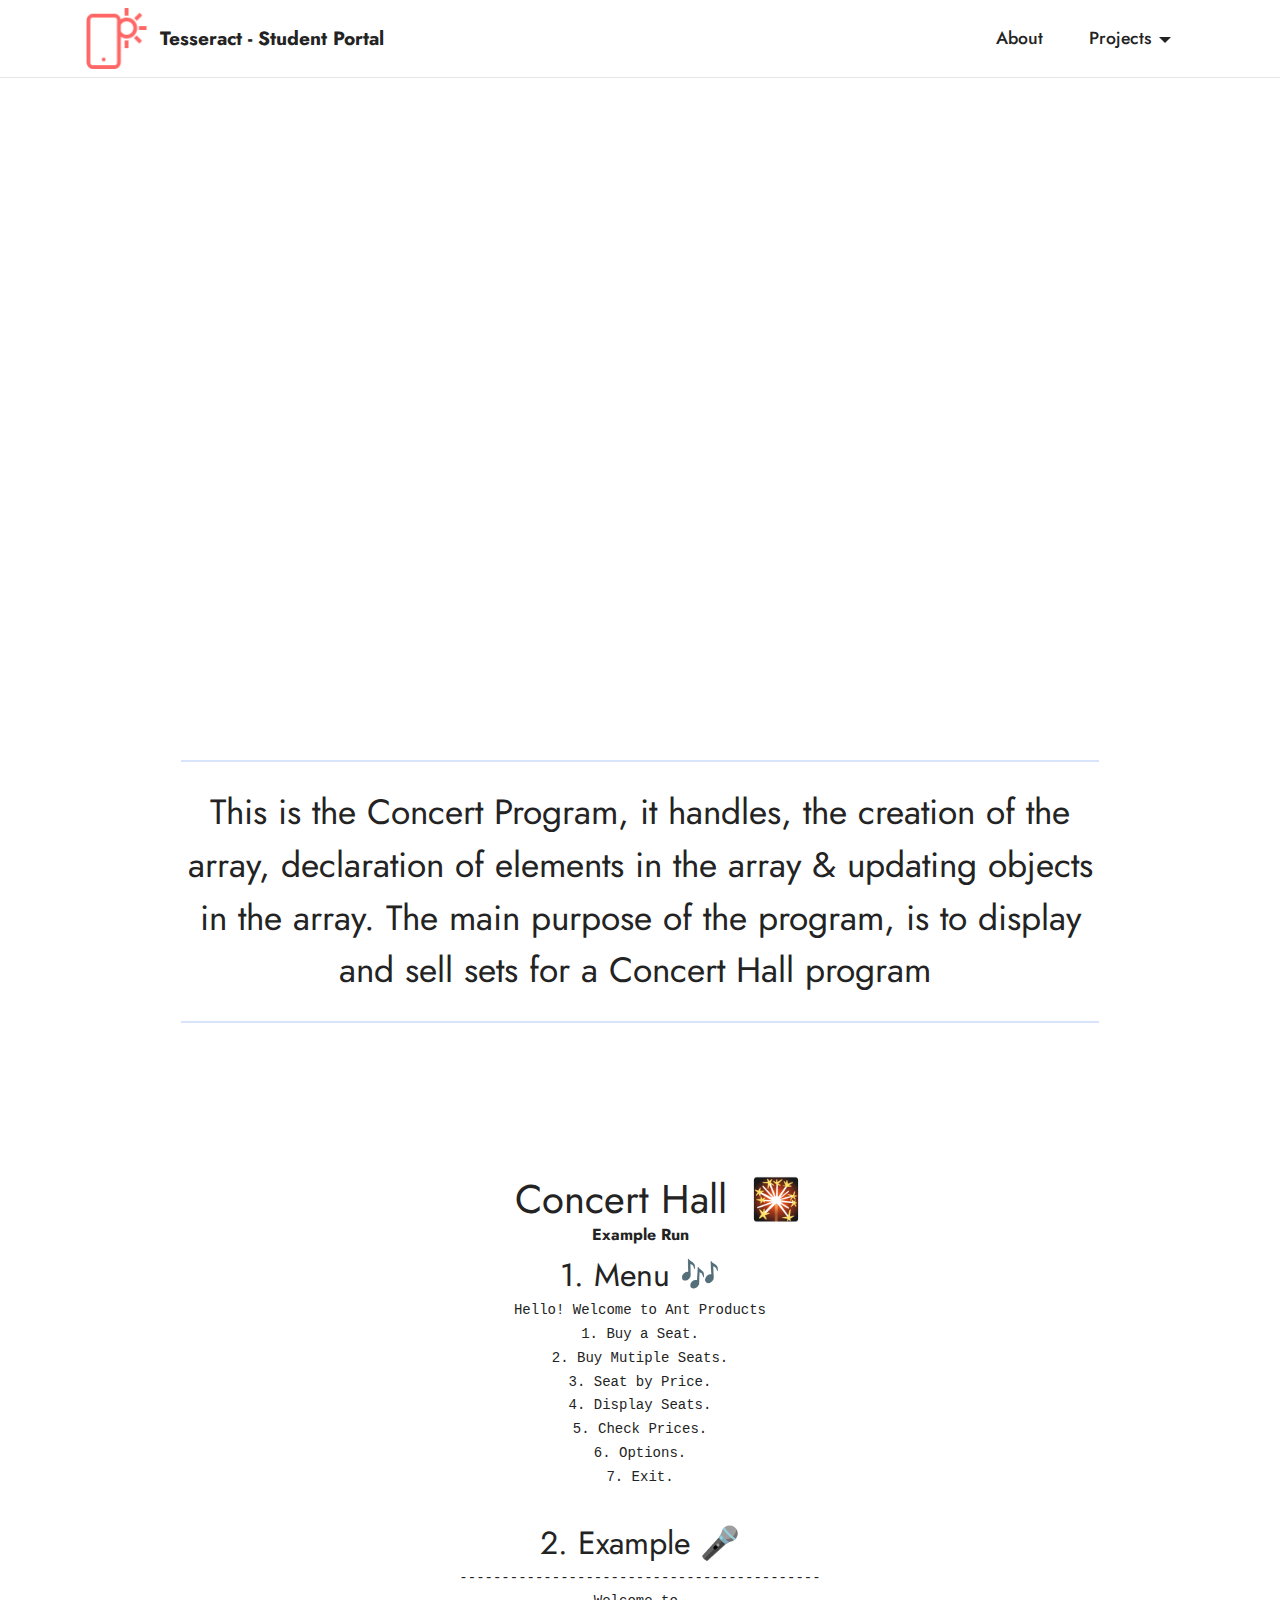
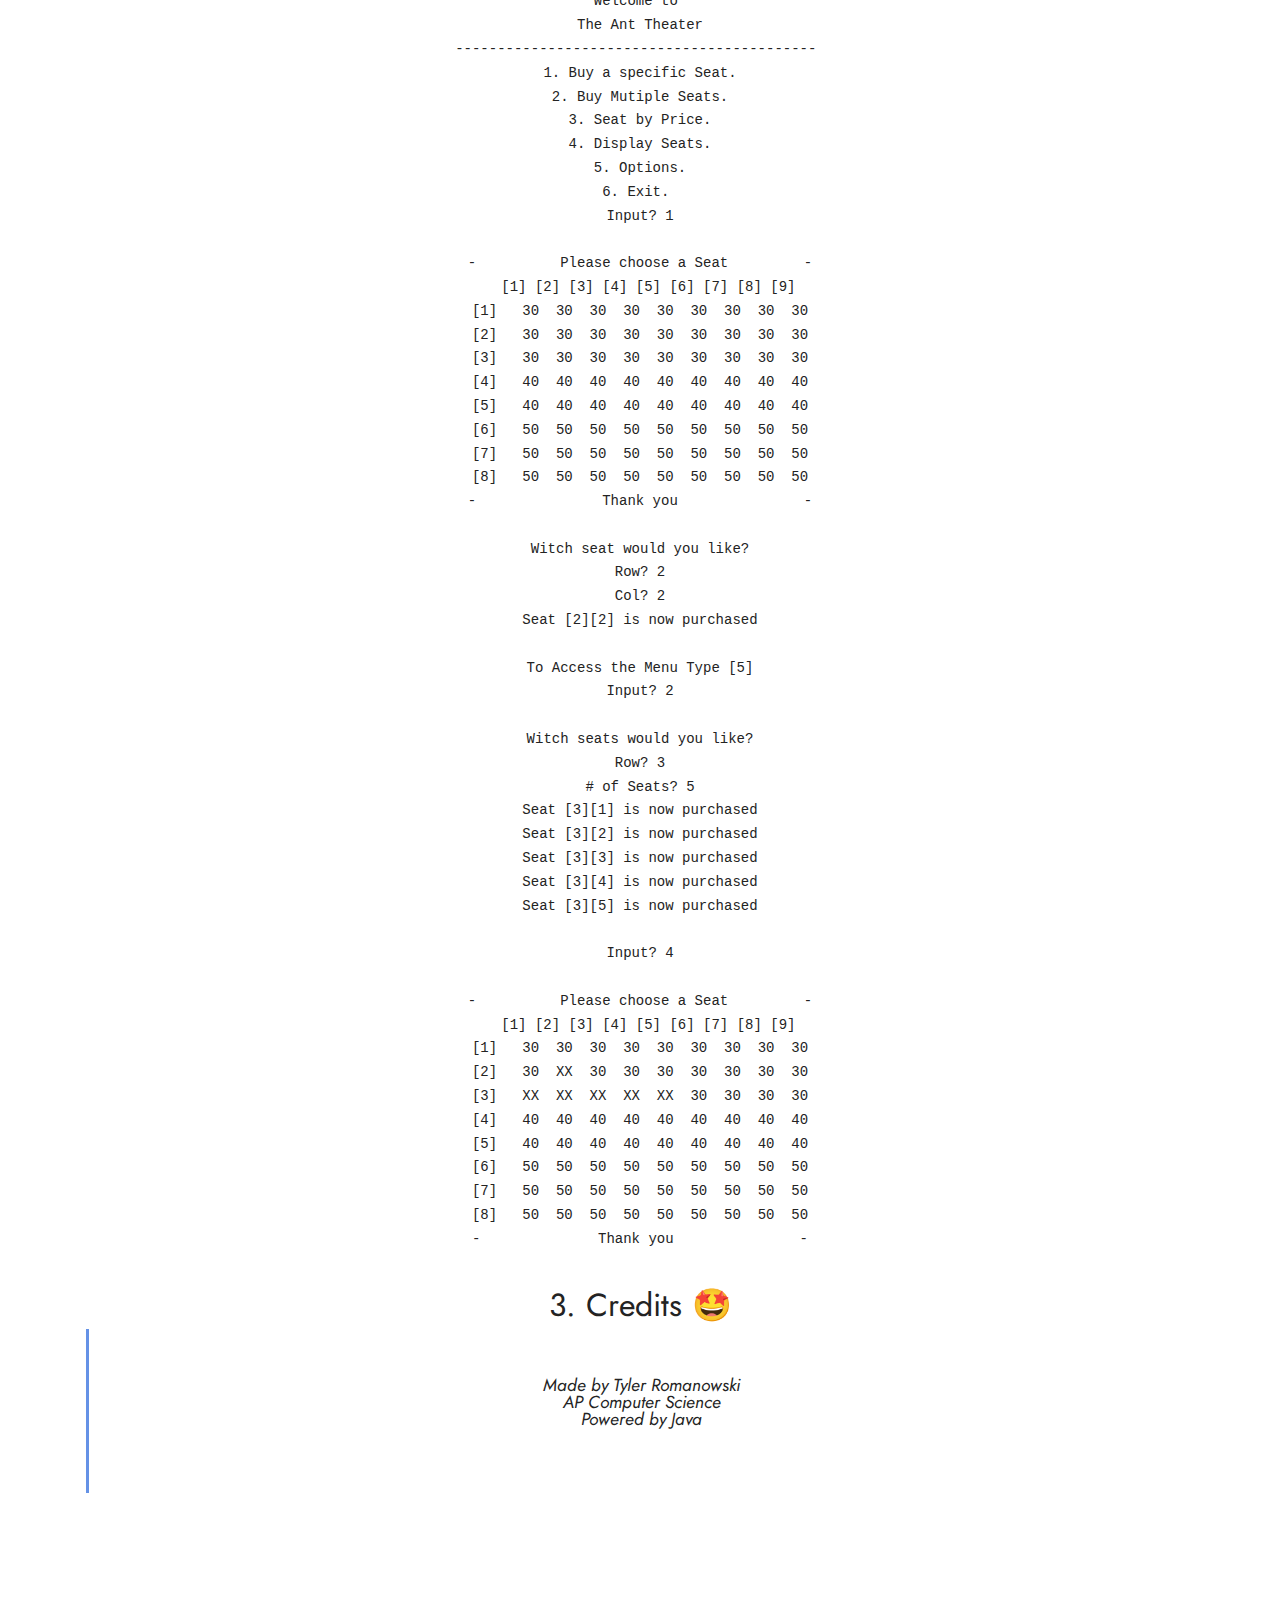
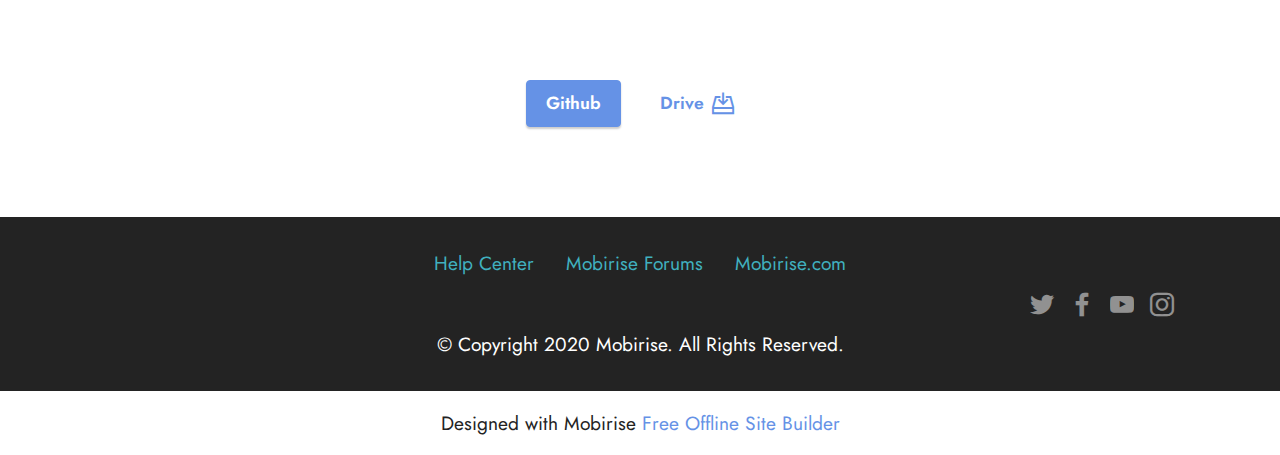
==== page1.html @ 01a94a04 "Add files via upload" ====
<!DOCTYPE html>
<html  >
<head>
  <!-- Site made with Mobirise Website Builder v5.6.5, https://mobirise.com -->
  <meta charset="UTF-8">
  <meta http-equiv="X-UA-Compatible" content="IE=edge">
  <meta name="generator" content="Mobirise v5.6.5, mobirise.com">
  <meta name="twitter:card" content="summary_large_image"/>
  <meta name="twitter:image:src" content="">
  <meta property="og:image" content="">
  <meta name="twitter:title" content="Concert">
  <meta name="viewport" content="width=device-width, initial-scale=1, minimum-scale=1">
  <link rel="shortcut icon" href="assets/images/logo.png" type="image/x-icon">
  <meta name="description" content="">
  
  
  <title>Concert</title>
  <link rel="stylesheet" href="assets/web/assets/mobirise-icons2/mobirise2.css">
  <link rel="stylesheet" href="assets/bootstrap/css/bootstrap.min.css">
  <link rel="stylesheet" href="assets/bootstrap/css/bootstrap-grid.min.css">
  <link rel="stylesheet" href="assets/bootstrap/css/bootstrap-reboot.min.css">
  <link rel="stylesheet" href="assets/dropdown/css/style.css">
  <link rel="stylesheet" href="assets/socicon/css/styles.css">
  <link rel="stylesheet" href="assets/theme/css/style.css">
  <link rel="preload" href="https://fonts.googleapis.com/css?family=Jost:100,200,300,400,500,600,700,800,900,100i,200i,300i,400i,500i,600i,700i,800i,900i&display=swap" as="style" onload="this.onload=null;this.rel='stylesheet'">
  <noscript><link rel="stylesheet" href="https://fonts.googleapis.com/css?family=Jost:100,200,300,400,500,600,700,800,900,100i,200i,300i,400i,500i,600i,700i,800i,900i&display=swap"></noscript>
  <link rel="preload" as="style" href="assets/mobirise/css/mbr-additional.css"><link rel="stylesheet" href="assets/mobirise/css/mbr-additional.css" type="text/css">
  
  
  
  
</head>
<body>
  
  <section data-bs-version="5.1" class="menu cid-s48OLK6784" once="menu" id="menu1-k">
    
    <nav class="navbar navbar-dropdown navbar-fixed-top navbar-expand-lg">
        <div class="container">
            <div class="navbar-brand">
                <span class="navbar-logo">
                    <a href="https://mobiri.se">
                        <img src="assets/images/logo.png" alt="Mobirise Website Builder" style="height: 3.8rem;">
                    </a>
                </span>
                <span class="navbar-caption-wrap"><a class="navbar-caption text-black display-7" href="https://mobiri.se">Tesseract - Student Portal</a></span>
            </div>
            <button class="navbar-toggler" type="button" data-toggle="collapse" data-bs-toggle="collapse" data-target="#navbarSupportedContent" data-bs-target="#navbarSupportedContent" aria-controls="navbarNavAltMarkup" aria-expanded="false" aria-label="Toggle navigation">
                <div class="hamburger">
                    <span></span>
                    <span></span>
                    <span></span>
                    <span></span>
                </div>
            </button>
            <div class="collapse navbar-collapse" id="navbarSupportedContent">
                <ul class="navbar-nav nav-dropdown nav-right" data-app-modern-menu="true"><li class="nav-item"><a class="nav-link link text-black display-4" href="https://mobirise.com">About</a></li>
                    <li class="nav-item dropdown"><a class="nav-link link text-black dropdown-toggle display-4" href="https://mobirise.com" data-toggle="dropdown-submenu" data-bs-toggle="dropdown" data-bs-auto-close="outside" aria-expanded="false">Projects</a><div class="dropdown-menu" aria-labelledby="dropdown-347"><div class="dropdown"><a class="text-black dropdown-item dropdown-toggle display-4" href="https://mobirise.com" data-toggle="dropdown-submenu" data-bs-toggle="dropdown" data-bs-auto-close="outside" aria-expanded="false">AT-2022</a><div class="dropdown-menu dropdown-submenu" aria-labelledby="dropdown-951"><a class="text-black dropdown-item text-primary display-4" href="page1.html">Concert</a><a class="text-black dropdown-item display-4" href="https://mobirise.com">Doggy</a></div></div><a class="text-black dropdown-item show display-4" href="https://mobirise.com">AT-2022</a><a class="text-black dropdown-item display-4" href="https://mobirise.com">AP</a><a class="text-black dropdown-item display-4" href="https://mobirise.com">AT-201</a><a class="text-black dropdown-item display-4" href="https://mobirise.com">Java</a></div></li></ul>
                
                
            </div>
        </div>
    </nav>

</section>

<section class="mbr-section article content1 cid-t1os3mjLVH" id="custom-html-o">

     

    <div class="container">
        <div class="media-container-row">
            <div class="mbr-text col-12 col-md-12">
                <iframe frameborder="0" width="100%" height="500px" src="https://replit.com/@TylerRomanowski/Concert-4?embed=true"></iframe>
				
            </div>
        </div>
    </div>
</section>

<section data-bs-version="5.1" class="content6 cid-t1ov9Dr8in" id="content6-q">
    
    <div class="container">
        <div class="row justify-content-center">
            <div class="col-md-12 col-lg-10">
                <hr class="line">
                <p class="mbr-text align-center mbr-fonts-style my-4 display-5">This is the Concert Program, it handles, the creation of&nbsp;the array, declaration of elements in the array &amp; updating objects in the array. The main purpose of the program, is to display and sell sets for a Concert Hall program&nbsp;</p>
                <hr class="line">
            </div>
        </div>
    </div>
</section>

<section class="mbr-section article content1 cid-t1osIGjknI" id="custom-html-p">

     

    <div class="container">
        <div class="media-container-row">
            <div class="mbr-text col-12 col-md-12">
                <center>
                <p></p><h1>&nbsp; &nbsp;Concert Hall&nbsp; 🎇 </h1><p><strong>Example Run</strong></p>
<h2>1. Menu 🎶</h2>

<pre><code>Hello! Welcome to Ant Products
<span class="hljs-bullet">1. </span>Buy a Seat.
<span class="hljs-bullet">2. </span>Buy Mutiple Seats.
<span class="hljs-bullet">3. </span>Seat by Price.
<span class="hljs-bullet">4. </span>Display Seats.
<span class="hljs-bullet">5. </span>Check Prices.
<span class="hljs-bullet">6. </span>Options.
<span class="hljs-bullet">7. </span>Exit.
</code></pre><h2>2. Example 🎤</h2>


<pre><code>-------------------------------------------
Welcome to 
The Ant Theater
------------------------------------------- 
<span class="hljs-number">1.</span> Buy a specific Seat.
<span class="hljs-number">2.</span> Buy Mutiple Seats.
<span class="hljs-number">3.</span> Seat by Price.
<span class="hljs-number">4.</span> Display Seats.
<span class="hljs-number">5.</span> Options.
<span class="hljs-number">6.</span> Exit. 
Input? <span class="hljs-number">1</span>

-          Please choose a Seat         -
  [<span class="hljs-number">1</span>] [<span class="hljs-number">2</span>] [<span class="hljs-number">3</span>] [<span class="hljs-number">4</span>] [<span class="hljs-number">5</span>] [<span class="hljs-number">6</span>] [<span class="hljs-number">7</span>] [<span class="hljs-number">8</span>] [<span class="hljs-number">9</span>]
[<span class="hljs-number">1</span>]   <span class="hljs-number">30</span>  <span class="hljs-number">30</span>  <span class="hljs-number">30</span>  <span class="hljs-number">30</span>  <span class="hljs-number">30</span>  <span class="hljs-number">30</span>  <span class="hljs-number">30</span>  <span class="hljs-number">30</span>  <span class="hljs-number">30</span>
[<span class="hljs-number">2</span>]   <span class="hljs-number">30</span>  <span class="hljs-number">30</span>  <span class="hljs-number">30</span>  <span class="hljs-number">30</span>  <span class="hljs-number">30</span>  <span class="hljs-number">30</span>  <span class="hljs-number">30</span>  <span class="hljs-number">30</span>  <span class="hljs-number">30</span>
[<span class="hljs-number">3</span>]   <span class="hljs-number">30</span>  <span class="hljs-number">30</span>  <span class="hljs-number">30</span>  <span class="hljs-number">30</span>  <span class="hljs-number">30</span>  <span class="hljs-number">30</span>  <span class="hljs-number">30</span>  <span class="hljs-number">30</span>  <span class="hljs-number">30</span>
[<span class="hljs-number">4</span>]   <span class="hljs-number">40</span>  <span class="hljs-number">40</span>  <span class="hljs-number">40</span>  <span class="hljs-number">40</span>  <span class="hljs-number">40</span>  <span class="hljs-number">40</span>  <span class="hljs-number">40</span>  <span class="hljs-number">40</span>  <span class="hljs-number">40</span>
[<span class="hljs-number">5</span>]   <span class="hljs-number">40</span>  <span class="hljs-number">40</span>  <span class="hljs-number">40</span>  <span class="hljs-number">40</span>  <span class="hljs-number">40</span>  <span class="hljs-number">40</span>  <span class="hljs-number">40</span>  <span class="hljs-number">40</span>  <span class="hljs-number">40</span>
[<span class="hljs-number">6</span>]   <span class="hljs-number">50</span>  <span class="hljs-number">50</span>  <span class="hljs-number">50</span>  <span class="hljs-number">50</span>  <span class="hljs-number">50</span>  <span class="hljs-number">50</span>  <span class="hljs-number">50</span>  <span class="hljs-number">50</span>  <span class="hljs-number">50</span>
[<span class="hljs-number">7</span>]   <span class="hljs-number">50</span>  <span class="hljs-number">50</span>  <span class="hljs-number">50</span>  <span class="hljs-number">50</span>  <span class="hljs-number">50</span>  <span class="hljs-number">50</span>  <span class="hljs-number">50</span>  <span class="hljs-number">50</span>  <span class="hljs-number">50</span>
[<span class="hljs-number">8</span>]   <span class="hljs-number">50</span>  <span class="hljs-number">50</span>  <span class="hljs-number">50</span>  <span class="hljs-number">50</span>  <span class="hljs-number">50</span>  <span class="hljs-number">50</span>  <span class="hljs-number">50</span>  <span class="hljs-number">50</span>  <span class="hljs-number">50</span>
-               Thank you               -

Witch seat would you like?
Row? <span class="hljs-number">2</span>
Col? <span class="hljs-number">2</span>
Seat [<span class="hljs-number">2</span>][<span class="hljs-number">2</span>] is now purchased

To Access the Menu Type [<span class="hljs-number">5</span>]
Input? <span class="hljs-number">2</span>

Witch seats would you like?
Row? <span class="hljs-number">3</span>
# of Seats? <span class="hljs-number">5</span>
Seat [<span class="hljs-number">3</span>][<span class="hljs-number">1</span>] is now purchased
Seat [<span class="hljs-number">3</span>][<span class="hljs-number">2</span>] is now purchased
Seat [<span class="hljs-number">3</span>][<span class="hljs-number">3</span>] is now purchased
Seat [<span class="hljs-number">3</span>][<span class="hljs-number">4</span>] is now purchased
Seat [<span class="hljs-number">3</span>][<span class="hljs-number">5</span>] is now purchased

Input? <span class="hljs-number">4</span>

-          Please choose a Seat         -
  [<span class="hljs-number">1</span>] [<span class="hljs-number">2</span>] [<span class="hljs-number">3</span>] [<span class="hljs-number">4</span>] [<span class="hljs-number">5</span>] [<span class="hljs-number">6</span>] [<span class="hljs-number">7</span>] [<span class="hljs-number">8</span>] [<span class="hljs-number">9</span>]
[<span class="hljs-number">1</span>]   <span class="hljs-number">30</span>  <span class="hljs-number">30</span>  <span class="hljs-number">30</span>  <span class="hljs-number">30</span>  <span class="hljs-number">30</span>  <span class="hljs-number">30</span>  <span class="hljs-number">30</span>  <span class="hljs-number">30</span>  <span class="hljs-number">30</span>
[<span class="hljs-number">2</span>]   <span class="hljs-number">30</span>  XX  <span class="hljs-number">30</span>  <span class="hljs-number">30</span>  <span class="hljs-number">30</span>  <span class="hljs-number">30</span>  <span class="hljs-number">30</span>  <span class="hljs-number">30</span>  <span class="hljs-number">30</span>
[<span class="hljs-number">3</span>]   XX  XX  XX  XX  XX  <span class="hljs-number">30</span>  <span class="hljs-number">30</span>  <span class="hljs-number">30</span>  <span class="hljs-number">30</span>
[<span class="hljs-number">4</span>]   <span class="hljs-number">40</span>  <span class="hljs-number">40</span>  <span class="hljs-number">40</span>  <span class="hljs-number">40</span>  <span class="hljs-number">40</span>  <span class="hljs-number">40</span>  <span class="hljs-number">40</span>  <span class="hljs-number">40</span>  <span class="hljs-number">40</span>
[<span class="hljs-number">5</span>]   <span class="hljs-number">40</span>  <span class="hljs-number">40</span>  <span class="hljs-number">40</span>  <span class="hljs-number">40</span>  <span class="hljs-number">40</span>  <span class="hljs-number">40</span>  <span class="hljs-number">40</span>  <span class="hljs-number">40</span>  <span class="hljs-number">40</span>
[<span class="hljs-number">6</span>]   <span class="hljs-number">50</span>  <span class="hljs-number">50</span>  <span class="hljs-number">50</span>  <span class="hljs-number">50</span>  <span class="hljs-number">50</span>  <span class="hljs-number">50</span>  <span class="hljs-number">50</span>  <span class="hljs-number">50</span>  <span class="hljs-number">50</span>
[<span class="hljs-number">7</span>]   <span class="hljs-number">50</span>  <span class="hljs-number">50</span>  <span class="hljs-number">50</span>  <span class="hljs-number">50</span>  <span class="hljs-number">50</span>  <span class="hljs-number">50</span>  <span class="hljs-number">50</span>  <span class="hljs-number">50</span>  <span class="hljs-number">50</span>
[<span class="hljs-number">8</span>]   <span class="hljs-number">50</span>  <span class="hljs-number">50</span>  <span class="hljs-number">50</span>  <span class="hljs-number">50</span>  <span class="hljs-number">50</span>  <span class="hljs-number">50</span>  <span class="hljs-number">50</span>  <span class="hljs-number">50</span>  <span class="hljs-number">50</span>
-              Thank you               -
</code></pre><h2>3. Credits 🤩</h2>

<blockquote>
<p>Made by Tyler Romanowski
<br> AP Computer Science
<br>Powered by Java</p>
</blockquote>
</center>
            </div>
        </div>
    </div>
</section>

<section data-bs-version="5.1" class="content11 cid-t1oxhKVqUO" id="content11-r">
    
    <div class="container">
        <div class="row justify-content-center">
            <div class="col-md-12 col-lg-10">
                <div class="mbr-section-btn align-center"><a class="btn btn-primary display-4" href="https://github.com/tr20229970/Concert">Github</a> 
                    <a class="btn btn-primary-outline display-4" href="https://drive.google.com/file/d/1DaHT8otI_MQLuEEe8qalKhE7bj_GOxjN/view"><span class="mobi-mbri mobi-mbri-to-local-drive mbr-iconfont mbr-iconfont-btn"></span>Drive</a></div>
            </div>
        </div>
    </div>
</section>

<section data-bs-version="5.1" class="footer3 cid-s48P1Icc8J" once="footers" id="footer3-l">

    

    

    <div class="container">
        <div class="media-container-row align-center mbr-white">
            <div class="row row-links">
                <ul class="foot-menu">
                    
                    
                    
                    
                    
                <li class="foot-menu-item mbr-fonts-style display-7"><a href="https://mobirise.com/help/" class="text-success">Help Center</a></li><li class="foot-menu-item mbr-fonts-style display-7"><a href="http://forums.mobirise.com/" class="text-success">Mobirise Forums</a></li><li class="foot-menu-item mbr-fonts-style display-7"><a href="https://mobirise.com/" class="text-success">Mobirise.com</a></li></ul>
            </div>
            <div class="row social-row">
                <div class="social-list align-right pb-2">
                    
                    
                    
                    
                    
                    
                <div class="soc-item">
                        <a href="https://twitter.com/mobirise" target="_blank">
                            <span class="socicon-twitter socicon mbr-iconfont mbr-iconfont-social"></span>
                        </a>
                    </div><div class="soc-item">
                        <a href="https://www.facebook.com/pages/Mobirise/1616226671953247" target="_blank">
                            <span class="socicon-facebook socicon mbr-iconfont mbr-iconfont-social"></span>
                        </a>
                    </div><div class="soc-item">
                        <a href="https://www.youtube.com/c/mobirise" target="_blank">
                            <span class="socicon-youtube socicon mbr-iconfont mbr-iconfont-social"></span>
                        </a>
                    </div><div class="soc-item">
                        <a href="https://instagram.com/mobirise" target="_blank">
                            <span class="mbr-iconfont mbr-iconfont-social socicon-instagram socicon"></span>
                        </a>
                    </div></div>
            </div>
            <div class="row row-copirayt">
                <p class="mbr-text mb-0 mbr-fonts-style mbr-white align-center display-7">
                    © Copyright 2020 Mobirise. All Rights Reserved.
                </p>
            </div>
        </div>
    </div>
</section><section class="display-7" style="padding: 0;align-items: center;justify-content: center;flex-wrap: wrap;    align-content: center;display: flex;position: relative;height: 4rem;"><a href="https://mobiri.se/2736654" style="flex: 1 1;height: 4rem;position: absolute;width: 100%;z-index: 1;"><img alt="" style="height: 4rem;" src="[data-uri]"></a><p style="margin: 0;text-align: center;" class="display-7">Designed with Mobirise &#8204;</p><a style="z-index:1" href="https://mobirise.com/offline-website-builder.html">Free Offline Site Builder</a></section><script src="assets/bootstrap/js/bootstrap.bundle.min.js"></script>  <script src="assets/smoothscroll/smooth-scroll.js"></script>  <script src="assets/ytplayer/index.js"></script>  <script src="assets/dropdown/js/navbar-dropdown.js"></script>  <script src="assets/theme/js/script.js"></script>  
  
  
</body>
</html>
---- assets/web/assets/mobirise-icons2/mobirise2.css ----
@font-face {
  font-family: 'Moririse2';
  font-display: swap;
  src:  url('mobirise2.eot?f2bix4');
  src:  url('mobirise2.eot?f2bix4#iefix') format('embedded-opentype'),
    url('mobirise2.ttf?f2bix4') format('truetype'),
    url('mobirise2.woff?f2bix4') format('woff'),
    url('mobirise2.svg?f2bix4#mobirise2') format('svg');
  font-weight: normal;
  font-style: normal;
}

[class^="mobi-"], [class*=" mobi-"] {
  /* use !important to prevent issues with browser extensions that change fonts */
  font-family: 'Moririse2' !important;
  speak: none;
  font-style: normal;
  font-weight: normal;
  font-variant: normal;
  text-transform: none;
  line-height: 1;

  /* Better Font Rendering =========== */
  -webkit-font-smoothing: antialiased;
  -moz-osx-font-smoothing: grayscale;
}

.mobi-mbri-add-submenu:before {
  content: "\e900";
}
.mobi-mbri-alert:before {
  content: "\e901";
}
.mobi-mbri-align-center:before {
  content: "\e902";
}
.mobi-mbri-align-justify:before {
  content: "\e903";
}
.mobi-mbri-align-left:before {
  content: "\e904";
}
.mobi-mbri-align-right:before {
  content: "\e905";
}
.mobi-mbri-android:before {
  content: "\e906";
}
.mobi-mbri-apple:before {
  content: "\e907";
}
.mobi-mbri-arrow-down:before {
  content: "\e908";
}
.mobi-mbri-arrow-next:before {
  content: "\e909";
}
.mobi-mbri-arrow-prev:before {
  content: "\e90a";
}
.mobi-mbri-arrow-up:before {
  content: "\e90b";
}
.mobi-mbri-bold:before {
  content: "\e90c";
}
.mobi-mbri-bookmark:before {
  content: "\e90d";
}
.mobi-mbri-bootstrap:before {
  content: "\e90e";
}
.mobi-mbri-briefcase:before {
  content: "\e90f";
}
.mobi-mbri-browse:before {
  content: "\e910";
}
.mobi-mbri-bulleted-list:before {
  content: "\e911";
}
.mobi-mbri-calendar:before {
  content: "\e912";
}
.mobi-mbri-camera:before {
  content: "\e913";
}
.mobi-mbri-cart-add:before {
  content: "\e914";
}
.mobi-mbri-cart-full:before {
  content: "\e915";
}
.mobi-mbri-cash:before {
  content: "\e916";
}
.mobi-mbri-change-style:before {
  content: "\e917";
}
.mobi-mbri-chat:before {
  content: "\e918";
}
.mobi-mbri-clock:before {
  content: "\e919";
}
.mobi-mbri-close:before {
  content: "\e91a";
}
.mobi-mbri-cloud:before {
  content: "\e91b";
}
.mobi-mbri-code:before {
  content: "\e91c";
}
.mobi-mbri-contact-form:before {
  content: "\e91d";
}
.mobi-mbri-credit-card:before {
  content: "\e91e";
}
.mobi-mbri-cursor-click:before {
  content: "\e91f";
}
.mobi-mbri-cust-feedback:before {
  content: "\e920";
}
.mobi-mbri-database:before {
  content: "\e921";
}
.mobi-mbri-delivery:before {
  content: "\e922";
}
.mobi-mbri-desktop:before {
  content: "\e923";
}
.mobi-mbri-devices:before {
  content: "\e924";
}
.mobi-mbri-down:before {
  content: "\e925";
}
.mobi-mbri-download-2:before {
  content: "\e926";
}
.mobi-mbri-download:before {
  content: "\e927";
}
.mobi-mbri-drag-n-drop-2:before {
  content: "\e928";
}
.mobi-mbri-drag-n-drop:before {
  content: "\e929";
}
.mobi-mbri-edit-2:before {
  content: "\e92a";
}
.mobi-mbri-edit:before {
  content: "\e92b";
}
.mobi-mbri-error:before {
  content: "\e92c";
}
.mobi-mbri-extension:before {
  content: "\e92d";
}
.mobi-mbri-features:before {
  content: "\e92e";
}
.mobi-mbri-file:before {
  content: "\e92f";
}
.mobi-mbri-flag:before {
  content: "\e930";
}
.mobi-mbri-folder:before {
  content: "\e931";
}
.mobi-mbri-gift:before {
  content: "\e932";
}
.mobi-mbri-github:before {
  content: "\e933";
}
.mobi-mbri-globe-2:before {
  content: "\e934";
}
.mobi-mbri-globe:before {
  content: "\e935";
}
.mobi-mbri-growing-chart:before {
  content: "\e936";
}
.mobi-mbri-hearth:before {
  content: "\e937";
}
.mobi-mbri-help:before {
  content: "\e938";
}
.mobi-mbri-home:before {
  content: "\e939";
}
.mobi-mbri-hot-cup:before {
  content: "\e93a";
}
.mobi-mbri-idea:before {
  content: "\e93b";
}
.mobi-mbri-image-gallery:before {
  content: "\e93c";
}
.mobi-mbri-image-slider:before {
  content: "\e93d";
}
.mobi-mbri-info:before {
  content: "\e93e";
}
.mobi-mbri-italic:before {
  content: "\e93f";
}
.mobi-mbri-key:before {
  content: "\e940";
}
.mobi-mbri-laptop:before {
  content: "\e941";
}
.mobi-mbri-layers:before {
  content: "\e942";
}
.mobi-mbri-left-right:before {
  content: "\e943";
}
.mobi-mbri-left:before {
  content: "\e944";
}
.mobi-mbri-letter:before {
  content: "\e945";
}
.mobi-mbri-like:before {
  content: "\e946";
}
.mobi-mbri-link:before {
  content: "\e947";
}
.mobi-mbri-lock:before {
  content: "\e948";
}
.mobi-mbri-login:before {
  content: "\e949";
}
.mobi-mbri-logout:before {
  content: "\e94a";
}
.mobi-mbri-magic-stick:before {
  content: "\e94b";
}
.mobi-mbri-map-pin:before {
  content: "\e94c";
}
.mobi-mbri-menu:before {
  content: "\e94d";
}
.mobi-mbri-mobile-2:before {
  content: "\e94e";
}
.mobi-mbri-mobile-horizontal:before {
  content: "\e94f";
}
.mobi-mbri-mobile:before {
  content: "\e950";
}
.mobi-mbri-mobirise:before {
  content: "\e951";
}
.mobi-mbri-more-horizontal:before {
  content: "\e952";
}
.mobi-mbri-more-vertical:before {
  content: "\e953";
}
.mobi-mbri-music:before {
  content: "\e954";
}
.mobi-mbri-new-file:before {
  content: "\e955";
}
.mobi-mbri-numbered-list:before {
  content: "\e956";
}
.mobi-mbri-opened-folder:before {
  content: "\e957";
}
.mobi-mbri-pages:before {
  content: "\e958";
}
.mobi-mbri-paper-plane:before {
  content: "\e959";
}
.mobi-mbri-paperclip:before {
  content: "\e95a";
}
.mobi-mbri-phone:before {
  content: "\e95b";
}
.mobi-mbri-photo:before {
  content: "\e95c";
}
.mobi-mbri-photos:before {
  content: "\e95d";
}
.mobi-mbri-pin:before {
  content: "\e95e";
}
.mobi-mbri-play:before {
  content: "\e95f";
}
.mobi-mbri-plus:before {
  content: "\e960";
}
.mobi-mbri-preview:before {
  content: "\e961";
}
.mobi-mbri-print:before {
  content: "\e962";
}
.mobi-mbri-protect:before {
  content: "\e963";
}
.mobi-mbri-question:before {
  content: "\e964";
}
.mobi-mbri-quote-left:before {
  content: "\e965";
}
.mobi-mbri-quote-right:before {
  content: "\e966";
}
.mobi-mbri-redo:before {
  content: "\e967";
}
.mobi-mbri-refresh:before {
  content: "\e968";
}
.mobi-mbri-responsive-2:before {
  content: "\e969";
}
.mobi-mbri-responsive:before {
  content: "\e96a";
}
.mobi-mbri-right:before {
  content: "\e96b";
}
.mobi-mbri-rocket:before {
  content: "\e96c";
}
.mobi-mbri-sad-face:before {
  content: "\e96d";
}
.mobi-mbri-sale:before {
  content: "\e96e";
}
.mobi-mbri-save:before {
  content: "\e96f";
}
.mobi-mbri-search:before {
  content: "\e970";
}
.mobi-mbri-setting-2:before {
  content: "\e971";
}
.mobi-mbri-setting-3:before {
  content: "\e972";
}
.mobi-mbri-setting:before {
  content: "\e973";
}
.mobi-mbri-share:before {
  content: "\e974";
}
.mobi-mbri-shopping-bag:before {
  content: "\e975";
}
.mobi-mbri-shopping-basket:before {
  content: "\e976";
}
.mobi-mbri-shopping-cart:before {
  content: "\e977";
}
.mobi-mbri-sites:before {
  content: "\e978";
}
.mobi-mbri-smile-face:before {
  content: "\e979";
}
.mobi-mbri-speed:before {
  content: "\e97a";
}
.mobi-mbri-star:before {
  content: "\e97b";
}
.mobi-mbri-success:before {
  content: "\e97c";
}
.mobi-mbri-sun:before {
  content: "\e97d";
}
.mobi-mbri-sun2:before {
  content: "\e97e";
}
.mobi-mbri-tablet-vertical:before {
  content: "\e97f";
}
.mobi-mbri-tablet:before {
  content: "\e980";
}
.mobi-mbri-target:before {
  content: "\e981";
}
.mobi-mbri-timer:before {
  content: "\e982";
}
.mobi-mbri-to-ftp:before {
  content: "\e983";
}
.mobi-mbri-to-local-drive:before {
  content: "\e984";
}
.mobi-mbri-touch-swipe:before {
  content: "\e985";
}
.mobi-mbri-touch:before {
  content: "\e986";
}
.mobi-mbri-trash:before {
  content: "\e987";
}
.mobi-mbri-underline:before {
  content: "\e988";
}
.mobi-mbri-undo:before {
  content: "\e989";
}
.mobi-mbri-unlink:before {
  content: "\e98a";
}
.mobi-mbri-unlock:before {
  content: "\e98b";
}
.mobi-mbri-up-down:before {
  content: "\e98c";
}
.mobi-mbri-up:before {
  content: "\e98d";
}
.mobi-mbri-update:before {
  content: "\e98e";
}
.mobi-mbri-upload-2:before {
  content: "\e98f";
}
.mobi-mbri-upload:before {
  content: "\e990";
}
.mobi-mbri-user-2:before {
  content: "\e991";
}
.mobi-mbri-user:before {
  content: "\e992";
}
.mobi-mbri-users:before {
  content: "\e993";
}
.mobi-mbri-video-play:before {
  content: "\e994";
}
.mobi-mbri-video:before {
  content: "\e995";
}
.mobi-mbri-watch:before {
  content: "\e996";
}
.mobi-mbri-website-theme-2:before {
  content: "\e997";
}
.mobi-mbri-website-theme:before {
  content: "\e998";
}
.mobi-mbri-wifi:before {
  content: "\e999";
}
.mobi-mbri-windows:before {
  content: "\e99a";
}
.mobi-mbri-zoom-in:before {
  content: "\e99b";
}
.mobi-mbri-zoom-out:before {
  content: "\e99c";
}
---- assets/dropdown/css/style.css ----
.navbar-dropdown {
  left: 0;
  padding: 0;
  position: absolute;
  right: 0;
  top: 0;
  transition: all 0.45s ease;
  z-index: 1030;
  background: #282828; }
  .navbar-dropdown .navbar-logo {
    margin-right: 0.8rem;
    transition: margin 0.3s ease-in-out;
    vertical-align: middle; }
    .navbar-dropdown .navbar-logo img {
      height: 3.125rem;
      transition: all 0.3s ease-in-out; }
    .navbar-dropdown .navbar-logo.mbr-iconfont {
      font-size: 3.125rem;
      line-height: 3.125rem; }
  .navbar-dropdown .navbar-caption {
    font-weight: 700;
    white-space: normal;
    vertical-align: -4px;
    line-height: 3.125rem !important; }
    .navbar-dropdown .navbar-caption, .navbar-dropdown .navbar-caption:hover {
      color: inherit;
      text-decoration: none; }
  .navbar-dropdown .mbr-iconfont + .navbar-caption {
    vertical-align: -1px; }
  .navbar-dropdown.navbar-fixed-top {
    position: fixed; }
  .navbar-dropdown .navbar-brand span {
    vertical-align: -4px; }
  .navbar-dropdown.bg-color.transparent {
    background: none; }
  .navbar-dropdown.navbar-short .navbar-brand {
    padding: 0.625rem 0; }
    .navbar-dropdown.navbar-short .navbar-brand span {
      vertical-align: -1px; }
  .navbar-dropdown.navbar-short .navbar-caption {
    line-height: 2.375rem !important;
    vertical-align: -2px; }
  .navbar-dropdown.navbar-short .navbar-logo {
    margin-right: 0.5rem; }
    .navbar-dropdown.navbar-short .navbar-logo img {
      height: 2.375rem; }
    .navbar-dropdown.navbar-short .navbar-logo.mbr-iconfont {
      font-size: 2.375rem;
      line-height: 2.375rem; }
  .navbar-dropdown.navbar-short .mbr-table-cell {
    height: 3.625rem; }
  .navbar-dropdown .navbar-close {
    left: 0.6875rem;
    position: fixed;
    top: 0.75rem;
    z-index: 1000; }
  .navbar-dropdown .hamburger-icon {
    content: "";
    display: inline-block;
    vertical-align: middle;
    width: 16px;
    -webkit-box-shadow: 0 -6px 0 1px #282828,0 0 0 1px #282828,0 6px 0 1px #282828;
    -moz-box-shadow: 0 -6px 0 1px #282828,0 0 0 1px #282828,0 6px 0 1px #282828;
    box-shadow: 0 -6px 0 1px #282828,0 0 0 1px #282828,0 6px 0 1px #282828; }

.dropdown-menu .dropdown-toggle[data-toggle="dropdown-submenu"]::after {
  border-bottom: 0.35em solid transparent;
  border-left: 0.35em solid;
  border-right: 0;
  border-top: 0.35em solid transparent;
  margin-left: 0.3rem; }

.dropdown-menu .dropdown-item:focus {
  outline: 0; }

.nav-dropdown {
  font-size: 0.75rem;
  font-weight: 500;
  height: auto !important; }
  .nav-dropdown .nav-btn {
    padding-left: 1rem; }
  .nav-dropdown .link {
    margin: .667em 1.667em;
    font-weight: 500;
    padding: 0;
    transition: color .2s ease-in-out; }
    .nav-dropdown .link.dropdown-toggle {
      margin-right: 2.583em; }
      .nav-dropdown .link.dropdown-toggle::after {
        margin-left: .25rem;
        border-top: 0.35em solid;
        border-right: 0.35em solid transparent;
        border-left: 0.35em solid transparent;
        border-bottom: 0; }
      .nav-dropdown .link.dropdown-toggle[aria-expanded="true"] {
        margin: 0;
        padding: 0.667em 3.263em  0.667em 1.667em; }
  .nav-dropdown .link::after,
  .nav-dropdown .dropdown-item::after {
    color: inherit; }
  .nav-dropdown .btn {
    font-size: 0.75rem;
    font-weight: 700;
    letter-spacing: 0;
    margin-bottom: 0;
    padding-left: 1.25rem;
    padding-right: 1.25rem; }
  .nav-dropdown .dropdown-menu {
    border-radius: 0;
    border: 0;
    left: 0;
    margin: 0;
    padding-bottom: 1.25rem;
    padding-top: 1.25rem;
    position: relative; }
  .nav-dropdown .dropdown-submenu {
    margin-left: 0.125rem;
    top: 0; }
  .nav-dropdown .dropdown-item {
    font-weight: 500;
    line-height: 2;
    padding: 0.3846em 4.615em 0.3846em 1.5385em;
    position: relative;
    transition: color .2s ease-in-out, background-color .2s ease-in-out; }
    .nav-dropdown .dropdown-item::after {
      margin-top: -0.3077em;
      position: absolute;
      right: 1.1538em;
      top: 50%; }
    .nav-dropdown .dropdown-item:focus, .nav-dropdown .dropdown-item:hover {
      background: none; }

@media (max-width: 767px) {
  .nav-dropdown.navbar-toggleable-sm {
    bottom: 0;
    display: none;
    left: 0;
    overflow-x: hidden;
    position: fixed;
    top: 0;
    transform: translateX(-100%);
    -ms-transform: translateX(-100%);
    -webkit-transform: translateX(-100%);
    width: 18.75rem;
    z-index: 999; } }
.nav-dropdown.navbar-toggleable-xl {
  bottom: 0;
  display: none;
  left: 0;
  overflow-x: hidden;
  position: fixed;
  top: 0;
  transform: translateX(-100%);
  -ms-transform: translateX(-100%);
  -webkit-transform: translateX(-100%);
  width: 18.75rem;
  z-index: 999; }

.nav-dropdown-sm {
  display: block !important;
  overflow-x: hidden;
  overflow: auto;
  padding-top: 3.875rem; }
  .nav-dropdown-sm::after {
    content: "";
    display: block;
    height: 3rem;
    width: 100%; }
  .nav-dropdown-sm.collapse.in ~ .navbar-close {
    display: block !important; }
  .nav-dropdown-sm.collapsing, .nav-dropdown-sm.collapse.in {
    transform: translateX(0);
    -ms-transform: translateX(0);
    -webkit-transform: translateX(0);
    transition: all 0.25s ease-out;
    -webkit-transition: all 0.25s ease-out;
    background: #282828; }
  .nav-dropdown-sm.collapsing[aria-expanded="false"] {
    transform: translateX(-100%);
    -ms-transform: translateX(-100%);
    -webkit-transform: translateX(-100%); }
  .nav-dropdown-sm .nav-item {
    display: block;
    margin-left: 0 !important;
    padding-left: 0; }
  .nav-dropdown-sm .link,
  .nav-dropdown-sm .dropdown-item {
    border-top: 1px dotted rgba(255, 255, 255, 0.1);
    font-size: 0.8125rem;
    line-height: 1.6;
    margin: 0 !important;
    padding: 0.875rem 2.4rem 0.875rem 1.5625rem !important;
    position: relative;
    white-space: normal; }
    .nav-dropdown-sm .link:focus, .nav-dropdown-sm .link:hover,
    .nav-dropdown-sm .dropdown-item:focus,
    .nav-dropdown-sm .dropdown-item:hover {
      background: rgba(0, 0, 0, 0.2) !important;
      color: #c0a375; }
  .nav-dropdown-sm .nav-btn {
    position: relative;
    padding: 1.5625rem 1.5625rem 0 1.5625rem; }
    .nav-dropdown-sm .nav-btn::before {
      border-top: 1px dotted rgba(255, 255, 255, 0.1);
      content: "";
      left: 0;
      position: absolute;
      top: 0;
      width: 100%; }
    .nav-dropdown-sm .nav-btn + .nav-btn {
      padding-top: 0.625rem; }
      .nav-dropdown-sm .nav-btn + .nav-btn::before {
        display: none; }
  .nav-dropdown-sm .btn {
    padding: 0.625rem 0; }
  .nav-dropdown-sm .dropdown-toggle[data-toggle="dropdown-submenu"]::after {
    margin-left: .25rem;
    border-top: 0.35em solid;
    border-right: 0.35em solid transparent;
    border-left: 0.35em solid transparent;
    border-bottom: 0; }
  .nav-dropdown-sm .dropdown-toggle[data-toggle="dropdown-submenu"][aria-expanded="true"]::after {
    border-top: 0;
    border-right: 0.35em solid transparent;
    border-left: 0.35em solid transparent;
    border-bottom: 0.35em solid; }
  .nav-dropdown-sm .dropdown-menu {
    margin: 0;
    padding: 0;
    position: relative;
    top: 0;
    left: 0;
    width: 100%;
    border: 0;
    float: none;
    border-radius: 0;
    background: none; }
  .nav-dropdown-sm .dropdown-submenu {
    left: 100%;
    margin-left: 0.125rem;
    margin-top: -1.25rem;
    top: 0; }

.navbar-toggleable-sm .nav-dropdown .dropdown-menu {
  position: absolute; }

.navbar-toggleable-sm .nav-dropdown .dropdown-submenu {
  left: 100%;
  margin-left: 0.125rem;
  margin-top: -1.25rem;
  top: 0; }

.navbar-toggleable-sm.opened .nav-dropdown .dropdown-menu {
  position: relative; }

.navbar-toggleable-sm.opened .nav-dropdown .dropdown-submenu {
  left: 0;
  margin-left: 00rem;
  margin-top: 0rem;
  top: 0; }

.is-builder .nav-dropdown.collapsing {
  transition: none !important; }
---- assets/socicon/css/styles.css ----
@charset "UTF-8";

@font-face {
  font-family: 'Socicon';
  src:  url('../fonts/socicon.eot');
  src:  url('../fonts/socicon.eot?#iefix') format('embedded-opentype'),
    url('../fonts/socicon.woff2') format('woff2'),
    url('../fonts/socicon.ttf') format('truetype'),
    url('../fonts/socicon.woff') format('woff'),
    url('../fonts/socicon.svg#socicon') format('svg');
  font-weight: normal;
  font-style: normal;
  font-display: swap;
}

[data-icon]:before {
  font-family: "socicon" !important;
  content: attr(data-icon);
  font-style: normal !important;
  font-weight: normal !important;
  font-variant: normal !important;
  text-transform: none !important;
  speak: none;
  line-height: 1;
  -webkit-font-smoothing: antialiased;
  -moz-osx-font-smoothing: grayscale;
}

[class^="socicon-"], [class*=" socicon-"] {
  /* use !important to prevent issues with browser extensions that change fonts */
  font-family: 'Socicon' !important;
  speak: none;
  font-style: normal;
  font-weight: normal;
  font-variant: normal;
  text-transform: none;
  line-height: 1;

  /* Better Font Rendering =========== */
  -webkit-font-smoothing: antialiased;
  -moz-osx-font-smoothing: grayscale;
}

.socicon-eitaa:before {
  content: "\e97c";
}
.socicon-soroush:before {
  content: "\e97d";
}
.socicon-bale:before {
  content: "\e97e";
}
.socicon-zazzle:before {
  content: "\e97b";
}
.socicon-society6:before {
  content: "\e97a";
}
.socicon-redbubble:before {
  content: "\e979";
}
.socicon-avvo:before {
  content: "\e978";
}
.socicon-stitcher:before {
  content: "\e977";
}
.socicon-googlehangouts:before {
  content: "\e974";
}
.socicon-dlive:before {
  content: "\e975";
}
.socicon-vsco:before {
  content: "\e976";
}
.socicon-flipboard:before {
  content: "\e973";
}
.socicon-ubuntu:before {
  content: "\e958";
}
.socicon-artstation:before {
  content: "\e959";
}
.socicon-invision:before {
  content: "\e95a";
}
.socicon-torial:before {
  content: "\e95b";
}
.socicon-collectorz:before {
  content: "\e95c";
}
.socicon-seenthis:before {
  content: "\e95d";
}
.socicon-googleplaymusic:before {
  content: "\e95e";
}
.socicon-debian:before {
  content: "\e95f";
}
.socicon-filmfreeway:before {
  content: "\e960";
}
.socicon-gnome:before {
  content: "\e961";
}
.socicon-itchio:before {
  content: "\e962";
}
.socicon-jamendo:before {
  content: "\e963";
}
.socicon-mix:before {
  content: "\e964";
}
.socicon-sharepoint:before {
  content: "\e965";
}
.socicon-tinder:before {
  content: "\e966";
}
.socicon-windguru:before {
  content: "\e967";
}
.socicon-cdbaby:before {
  content: "\e968";
}
.socicon-elementaryos:before {
  content: "\e969";
}
.socicon-stage32:before {
  content: "\e96a";
}
.socicon-tiktok:before {
  content: "\e96b";
}
.socicon-gitter:before {
  content: "\e96c";
}
.socicon-letterboxd:before {
  content: "\e96d";
}
.socicon-threema:before {
  content: "\e96e";
}
.socicon-splice:before {
  content: "\e96f";
}
.socicon-metapop:before {
  content: "\e970";
}
.socicon-naver:before {
  content: "\e971";
}
.socicon-remote:before {
  content: "\e972";
}
.socicon-internet:before {
  content: "\e957";
}
.socicon-moddb:before {
  content: "\e94b";
}
.socicon-indiedb:before {
  content: "\e94c";
}
.socicon-traxsource:before {
  content: "\e94d";
}
.socicon-gamefor:before {
  content: "\e94e";
}
.socicon-pixiv:before {
  content: "\e94f";
}
.socicon-myanimelist:before {
  content: "\e950";
}
.socicon-blackberry:before {
  content: "\e951";
}
.socicon-wickr:before {
  content: "\e952";
}
.socicon-spip:before {
  content: "\e953";
}
.socicon-napster:before {
  content: "\e954";
}
.socicon-beatport:before {
  content: "\e955";
}
.socicon-hackerone:before {
  content: "\e956";
}
.socicon-hackernews:before {
  content: "\e946";
}
.socicon-smashwords:before {
  content: "\e947";
}
.socicon-kobo:before {
  content: "\e948";
}
.socicon-bookbub:before {
  content: "\e949";
}
.socicon-mailru:before {
  content: "\e94a";
}
.socicon-gitlab:before {
  content: "\e945";
}
.socicon-instructables:before {
  content: "\e944";
}
.socicon-portfolio:before {
  content: "\e943";
}
.socicon-codered:before {
  content: "\e940";
}
.socicon-origin:before {
  content: "\e941";
}
.socicon-nextdoor:before {
  content: "\e942";
}
.socicon-udemy:before {
  content: "\e93f";
}
.socicon-livemaster:before {
  content: "\e93e";
}
.socicon-crunchbase:before {
  content: "\e93b";
}
.socicon-homefy:before {
  content: "\e93c";
}
.socicon-calendly:before {
  content: "\e93d";
}
.socicon-realtor:before {
  content: "\e90f";
}
.socicon-tidal:before {
  content: "\e910";
}
.socicon-qobuz:before {
  content: "\e911";
}
.socicon-natgeo:before {
  content: "\e912";
}
.socicon-mastodon:before {
  content: "\e913";
}
.socicon-unsplash:before {
  content: "\e914";
}
.socicon-homeadvisor:before {
  content: "\e915";
}
.socicon-angieslist:before {
  content: "\e916";
}
.socicon-codepen:before {
  content: "\e917";
}
.socicon-slack:before {
  content: "\e918";
}
.socicon-openaigym:before {
  content: "\e919";
}
.socicon-logmein:before {
  content: "\e91a";
}
.socicon-fiverr:before {
  content: "\e91b";
}
.socicon-gotomeeting:before {
  content: "\e91c";
}
.socicon-aliexpress:before {
  content: "\e91d";
}
.socicon-guru:before {
  content: "\e91e";
}
.socicon-appstore:before {
  content: "\e91f";
}
.socicon-homes:before {
  content: "\e920";
}
.socicon-zoom:before {
  content: "\e921";
}
.socicon-alibaba:before {
  content: "\e922";
}
.socicon-craigslist:before {
  content: "\e923";
}
.socicon-wix:before {
  content: "\e924";
}
.socicon-redfin:before {
  content: "\e925";
}
.socicon-googlecalendar:before {
  content: "\e926";
}
.socicon-shopify:before {
  content: "\e927";
}
.socicon-freelancer:before {
  content: "\e928";
}
.socicon-seedrs:before {
  content: "\e929";
}
.socicon-bing:before {
  content: "\e92a";
}
.socicon-doodle:before {
  content: "\e92b";
}
.socicon-bonanza:before {
  content: "\e92c";
}
.socicon-squarespace:before {
  content: "\e92d";
}
.socicon-toptal:before {
  content: "\e92e";
}
.socicon-gust:before {
  content: "\e92f";
}
.socicon-ask:before {
  content: "\e930";
}
.socicon-trulia:before {
  content: "\e931";
}
.socicon-loomly:before {
  content: "\e932";
}
.socicon-ghost:before {
  content: "\e933";
}
.socicon-upwork:before {
  content: "\e934";
}
.socicon-fundable:before {
  content: "\e935";
}
.socicon-booking:before {
  content: "\e936";
}
.socicon-googlemaps:before {
  content: "\e937";
}
.socicon-zillow:before {
  content: "\e938";
}
.socicon-niconico:before {
  content: "\e939";
}
.socicon-toneden:before {
  content: "\e93a";
}
.socicon-augment:before {
  content: "\e908";
}
.socicon-bitbucket:before {
  content: "\e909";
}
.socicon-fyuse:before {
  content: "\e90a";
}
.socicon-yt-gaming:before {
  content: "\e90b";
}
.socicon-sketchfab:before {
  content: "\e90c";
}
.socicon-mobcrush:before {
  content: "\e90d";
}
.socicon-microsoft:before {
  content: "\e90e";
}
.socicon-pandora:before {
  content: "\e907";
}
.socicon-messenger:before {
  content: "\e906";
}
.socicon-gamewisp:before {
  content: "\e905";
}
.socicon-bloglovin:before {
  content: "\e904";
}
.socicon-tunein:before {
  content: "\e903";
}
.socicon-gamejolt:before {
  content: "\e901";
}
.socicon-trello:before {
  content: "\e902";
}
.socicon-spreadshirt:before {
  content: "\e900";
}
.socicon-500px:before {
  content: "\e000";
}
.socicon-8tracks:before {
  content: "\e001";
}
.socicon-airbnb:before {
  content: "\e002";
}
.socicon-alliance:before {
  content: "\e003";
}
.socicon-amazon:before {
  content: "\e004";
}
.socicon-amplement:before {
  content: "\e005";
}
.socicon-android:before {
  content: "\e006";
}
.socicon-angellist:before {
  content: "\e007";
}
.socicon-apple:before {
  content: "\e008";
}
.socicon-appnet:before {
  content: "\e009";
}
.socicon-baidu:before {
  content: "\e00a";
}
.socicon-bandcamp:before {
  content: "\e00b";
}
.socicon-battlenet:before {
  content: "\e00c";
}
.socicon-mixer:before {
  content: "\e00d";
}
.socicon-bebee:before {
  content: "\e00e";
}
.socicon-bebo:before {
  content: "\e00f";
}
.socicon-behance:before {
  content: "\e010";
}
.socicon-blizzard:before {
  content: "\e011";
}
.socicon-blogger:before {
  content: "\e012";
}
.socicon-buffer:before {
  content: "\e013";
}
.socicon-chrome:before {
  content: "\e014";
}
.socicon-coderwall:before {
  content: "\e015";
}
.socicon-curse:before {
  content: "\e016";
}
.socicon-dailymotion:before {
  content: "\e017";
}
.socicon-deezer:before {
  content: "\e018";
}
.socicon-delicious:before {
  content: "\e019";
}
.socicon-deviantart:before {
  content: "\e01a";
}
.socicon-diablo:before {
  content: "\e01b";
}
.socicon-digg:before {
  content: "\e01c";
}
.socicon-discord:before {
  content: "\e01d";
}
.socicon-disqus:before {
  content: "\e01e";
}
.socicon-douban:before {
  content: "\e01f";
}
.socicon-draugiem:before {
  content: "\e020";
}
.socicon-dribbble:before {
  content: "\e021";
}
.socicon-drupal:before {
  content: "\e022";
}
.socicon-ebay:before {
  content: "\e023";
}
.socicon-ello:before {
  content: "\e024";
}
.socicon-endomodo:before {
  content: "\e025";
}
.socicon-envato:before {
  content: "\e026";
}
.socicon-etsy:before {
  content: "\e027";
}
.socicon-facebook:before {
  content: "\e028";
}
.socicon-feedburner:before {
  content: "\e029";
}
.socicon-filmweb:before {
  content: "\e02a";
}
.socicon-firefox:before {
  content: "\e02b";
}
.socicon-flattr:before {
  content: "\e02c";
}
.socicon-flickr:before {
  content: "\e02d";
}
.socicon-formulr:before {
  content: "\e02e";
}
.socicon-forrst:before {
  content: "\e02f";
}
.socicon-foursquare:before {
  content: "\e030";
}
.socicon-friendfeed:before {
  content: "\e031";
}
.socicon-github:before {
  content: "\e032";
}
.socicon-goodreads:before {
  content: "\e033";
}
.socicon-google:before {
  content: "\e034";
}
.socicon-googlescholar:before {
  content: "\e035";
}
.socicon-googlegroups:before {
  content: "\e036";
}
.socicon-googlephotos:before {
  content: "\e037";
}
.socicon-googleplus:before {
  content: "\e038";
}
.socicon-grooveshark:before {
  content: "\e039";
}
.socicon-hackerrank:before {
  content: "\e03a";
}
.socicon-hearthstone:before {
  content: "\e03b";
}
.socicon-hellocoton:before {
  content: "\e03c";
}
.socicon-heroes:before {
  content: "\e03d";
}
.socicon-smashcast:before {
  content: "\e03e";
}
.socicon-horde:before {
  content: "\e03f";
}
.socicon-houzz:before {
  content: "\e040";
}
.socicon-icq:before {
  content: "\e041";
}
.socicon-identica:before {
  content: "\e042";
}
.socicon-imdb:before {
  content: "\e043";
}
.socicon-instagram:before {
  content: "\e044";
}
.socicon-issuu:before {
  content: "\e045";
}
.socicon-istock:before {
  content: "\e046";
}
.socicon-itunes:before {
  content: "\e047";
}
.socicon-keybase:before {
  content: "\e048";
}
.socicon-lanyrd:before {
  content: "\e049";
}
.socicon-lastfm:before {
  content: "\e04a";
}
.socicon-line:before {
  content: "\e04b";
}
.socicon-linkedin:before {
  content: "\e04c";
}
.socicon-livejournal:before {
  content: "\e04d";
}
.socicon-lyft:before {
  content: "\e04e";
}
.socicon-macos:before {
  content: "\e04f";
}
.socicon-mail:before {
  content: "\e050";
}
.socicon-medium:before {
  content: "\e051";
}
.socicon-meetup:before {
  content: "\e052";
}
.socicon-mixcloud:before {
  content: "\e053";
}
.socicon-modelmayhem:before {
  content: "\e054";
}
.socicon-mumble:before {
  content: "\e055";
}
.socicon-myspace:before {
  content: "\e056";
}
.socicon-newsvine:before {
  content: "\e057";
}
.socicon-nintendo:before {
  content: "\e058";
}
.socicon-npm:before {
  content: "\e059";
}
.socicon-odnoklassniki:before {
  content: "\e05a";
}
.socicon-openid:before {
  content: "\e05b";
}
.socicon-opera:before {
  content: "\e05c";
}
.socicon-outlook:before {
  content: "\e05d";
}
.socicon-overwatch:before {
  content: "\e05e";
}
.socicon-patreon:before {
  content: "\e05f";
}
.socicon-paypal:before {
  content: "\e060";
}
.socicon-periscope:before {
  content: "\e061";
}
.socicon-persona:before {
  content: "\e062";
}
.socicon-pinterest:before {
  content: "\e063";
}
.socicon-play:before {
  content: "\e064";
}
.socicon-player:before {
  content: "\e065";
}
.socicon-playstation:before {
  content: "\e066";
}
.socicon-pocket:before {
  content: "\e067";
}
.socicon-qq:before {
  content: "\e068";
}
.socicon-quora:before {
  content: "\e069";
}
.socicon-raidcall:before {
  content: "\e06a";
}
.socicon-ravelry:before {
  content: "\e06b";
}
.socicon-reddit:before {
  content: "\e06c";
}
.socicon-renren:before {
  content: "\e06d";
}
.socicon-researchgate:before {
  content: "\e06e";
}
.socicon-residentadvisor:before {
  content: "\e06f";
}
.socicon-reverbnation:before {
  content: "\e070";
}
.socicon-rss:before {
  content: "\e071";
}
.socicon-sharethis:before {
  content: "\e072";
}
.socicon-skype:before {
  content: "\e073";
}
.socicon-slideshare:before {
  content: "\e074";
}
.socicon-smugmug:before {
  content: "\e075";
}
.socicon-snapchat:before {
  content: "\e076";
}
.socicon-songkick:before {
  content: "\e077";
}
.socicon-soundcloud:before {
  content: "\e078";
}
.socicon-spotify:before {
  content: "\e079";
}
.socicon-stackexchange:before {
  content: "\e07a";
}
.socicon-stackoverflow:before {
  content: "\e07b";
}
.socicon-starcraft:before {
  content: "\e07c";
}
.socicon-stayfriends:before {
  content: "\e07d";
}
.socicon-steam:before {
  content: "\e07e";
}
.socicon-storehouse:before {
  content: "\e07f";
}
.socicon-strava:before {
  content: "\e080";
}
.socicon-streamjar:before {
  content: "\e081";
}
.socicon-stumbleupon:before {
  content: "\e082";
}
.socicon-swarm:before {
  content: "\e083";
}
.socicon-teamspeak:before {
  content: "\e084";
}
.socicon-teamviewer:before {
  content: "\e085";
}
.socicon-technorati:before {
  content: "\e086";
}
.socicon-telegram:before {
  content: "\e087";
}
.socicon-tripadvisor:before {
  content: "\e088";
}
.socicon-tripit:before {
  content: "\e089";
}
.socicon-triplej:before {
  content: "\e08a";
}
.socicon-tumblr:before {
  content: "\e08b";
}
.socicon-twitch:before {
  content: "\e08c";
}
.socicon-twitter:before {
  content: "\e08d";
}
.socicon-uber:before {
  content: "\e08e";
}
.socicon-ventrilo:before {
  content: "\e08f";
}
.socicon-viadeo:before {
  content: "\e090";
}
.socicon-viber:before {
  content: "\e091";
}
.socicon-viewbug:before {
  content: "\e092";
}
.socicon-vimeo:before {
  content: "\e093";
}
.socicon-vine:before {
  content: "\e094";
}
.socicon-vkontakte:before {
  content: "\e095";
}
.socicon-warcraft:before {
  content: "\e096";
}
.socicon-wechat:before {
  content: "\e097";
}
.socicon-weibo:before {
  content: "\e098";
}
.socicon-whatsapp:before {
  content: "\e099";
}
.socicon-wikipedia:before {
  content: "\e09a";
}
.socicon-windows:before {
  content: "\e09b";
}
.socicon-wordpress:before {
  content: "\e09c";
}
.socicon-wykop:before {
  content: "\e09d";
}
.socicon-xbox:before {
  content: "\e09e";
}
.socicon-xing:before {
  content: "\e09f";
}
.socicon-yahoo:before {
  content: "\e0a0";
}
.socicon-yammer:before {
  content: "\e0a1";
}
.socicon-yandex:before {
  content: "\e0a2";
}
.socicon-yelp:before {
  content: "\e0a3";
}
.socicon-younow:before {
  content: "\e0a4";
}
.socicon-youtube:before {
  content: "\e0a5";
}
.socicon-zapier:before {
  content: "\e0a6";
}
.socicon-zerply:before {
  content: "\e0a7";
}
.socicon-zomato:before {
  content: "\e0a8";
}
.socicon-zynga:before {
  content: "\e0a9";
}
---- assets/theme/css/style.css ----
@charset "UTF-8";
section {
  background-color: #ffffff;
}

body {
  font-style: normal;
  line-height: 1.5;
  font-weight: 400;
  color: #232323;
  position: relative;
}

button {
  background-color: transparent;
  border-color: transparent;
}

section,
.container,
.container-fluid {
  position: relative;
  word-wrap: break-word;
}

a.mbr-iconfont:hover {
  text-decoration: none;
}

.article .lead p,
.article .lead ul,
.article .lead ol,
.article .lead pre,
.article .lead blockquote {
  margin-bottom: 0;
}

a {
  font-style: normal;
  font-weight: 400;
  cursor: pointer;
}
a, a:hover {
  text-decoration: none;
}

.mbr-section-title {
  font-style: normal;
  line-height: 1.3;
}

.mbr-section-subtitle {
  line-height: 1.3;
}

.mbr-text {
  font-style: normal;
  line-height: 1.7;
}

h1,
h2,
h3,
h4,
h5,
h6,
.display-1,
.display-2,
.display-4,
.display-5,
.display-7,
span,
p,
a {
  line-height: 1;
  word-break: break-word;
  word-wrap: break-word;
  font-weight: 400;
}

b,
strong {
  font-weight: bold;
}

input:-webkit-autofill, input:-webkit-autofill:hover, input:-webkit-autofill:focus, input:-webkit-autofill:active {
  transition-delay: 9999s;
  -webkit-transition-property: background-color, color;
  transition-property: background-color, color;
}

textarea[type=hidden] {
  display: none;
}

section {
  background-position: 50% 50%;
  background-repeat: no-repeat;
  background-size: cover;
}
section .mbr-background-video,
section .mbr-background-video-preview {
  position: absolute;
  bottom: 0;
  left: 0;
  right: 0;
  top: 0;
}

.hidden {
  visibility: hidden;
}

.mbr-z-index20 {
  z-index: 20;
}

/*! Base colors */
.mbr-white {
  color: #ffffff;
}

.mbr-black {
  color: #111111;
}

.mbr-bg-white {
  background-color: #ffffff;
}

.mbr-bg-black {
  background-color: #000000;
}

/*! Text-aligns */
.align-left {
  text-align: left;
}

.align-center {
  text-align: center;
}

.align-right {
  text-align: right;
}

/*! Font-weight  */
.mbr-light {
  font-weight: 300;
}

.mbr-regular {
  font-weight: 400;
}

.mbr-semibold {
  font-weight: 500;
}

.mbr-bold {
  font-weight: 700;
}

/*! Media  */
.media-content {
  flex-basis: 100%;
}

.media-container-row {
  display: flex;
  flex-direction: row;
  flex-wrap: wrap;
  justify-content: center;
  align-content: center;
  align-items: start;
}
.media-container-row .media-size-item {
  width: 400px;
}

.media-container-column {
  display: flex;
  flex-direction: column;
  flex-wrap: wrap;
  justify-content: center;
  align-content: center;
  align-items: stretch;
}
.media-container-column > * {
  width: 100%;
}

@media (min-width: 992px) {
  .media-container-row {
    flex-wrap: nowrap;
  }
}
figure {
  margin-bottom: 0;
  overflow: hidden;
}

figure[mbr-media-size] {
  transition: width 0.1s;
}

img,
iframe {
  display: block;
  width: 100%;
}

.card {
  background-color: transparent;
  border: none;
}

.card-box {
  width: 100%;
}

.card-img {
  text-align: center;
  flex-shrink: 0;
  -webkit-flex-shrink: 0;
}

.media {
  max-width: 100%;
  margin: 0 auto;
}

.mbr-figure {
  align-self: center;
}

.media-container > div {
  max-width: 100%;
}

.mbr-figure img,
.card-img img {
  width: 100%;
}

@media (max-width: 991px) {
  .media-size-item {
    width: auto !important;
  }

  .media {
    width: auto;
  }

  .mbr-figure {
    width: 100% !important;
  }
}
/*! Buttons */
.mbr-section-btn {
  margin-left: -0.6rem;
  margin-right: -0.6rem;
  font-size: 0;
}

.btn {
  font-weight: 600;
  border-width: 1px;
  font-style: normal;
  margin: 0.6rem 0.6rem;
  white-space: normal;
  transition: all 0.2s ease-in-out;
  display: inline-flex;
  align-items: center;
  justify-content: center;
  word-break: break-word;
}

.btn-sm {
  font-weight: 600;
  letter-spacing: 0px;
  transition: all 0.3s ease-in-out;
}

.btn-md {
  font-weight: 600;
  letter-spacing: 0px;
  transition: all 0.3s ease-in-out;
}

.btn-lg {
  font-weight: 600;
  letter-spacing: 0px;
  transition: all 0.3s ease-in-out;
}

.btn-form {
  margin: 0;
}
.btn-form:hover {
  cursor: pointer;
}

nav .mbr-section-btn {
  margin-left: 0rem;
  margin-right: 0rem;
}

/*! Btn icon margin */
.btn .mbr-iconfont,
.btn.btn-sm .mbr-iconfont {
  order: 1;
  cursor: pointer;
  margin-left: 0.5rem;
  vertical-align: sub;
}

.btn.btn-md .mbr-iconfont,
.btn.btn-md .mbr-iconfont {
  margin-left: 0.8rem;
}

.mbr-regular {
  font-weight: 400;
}

.mbr-semibold {
  font-weight: 500;
}

.mbr-bold {
  font-weight: 700;
}

[type=submit] {
  -webkit-appearance: none;
}

/*! Full-screen */
.mbr-fullscreen .mbr-overlay {
  min-height: 100vh;
}

.mbr-fullscreen {
  display: flex;
  display: -moz-flex;
  display: -ms-flex;
  display: -o-flex;
  align-items: center;
  min-height: 100vh;
  padding-top: 3rem;
  padding-bottom: 3rem;
}

/*! Map */
.map {
  height: 25rem;
  position: relative;
}
.map iframe {
  width: 100%;
  height: 100%;
}

/*! Scroll to top arrow */
.mbr-arrow-up {
  bottom: 25px;
  right: 90px;
  position: fixed;
  text-align: right;
  z-index: 5000;
  color: #ffffff;
  font-size: 22px;
}

.mbr-arrow-up a {
  background: rgba(0, 0, 0, 0.2);
  border-radius: 50%;
  color: #fff;
  display: inline-block;
  height: 60px;
  width: 60px;
  border: 2px solid #fff;
  outline-style: none !important;
  position: relative;
  text-decoration: none;
  transition: all 0.3s ease-in-out;
  cursor: pointer;
  text-align: center;
}
.mbr-arrow-up a:hover {
  background-color: rgba(0, 0, 0, 0.4);
}
.mbr-arrow-up a i {
  line-height: 60px;
}

.mbr-arrow-up-icon {
  display: block;
  color: #fff;
}

.mbr-arrow-up-icon::before {
  content: "›";
  display: inline-block;
  font-family: serif;
  font-size: 22px;
  line-height: 1;
  font-style: normal;
  position: relative;
  top: 6px;
  left: -4px;
  transform: rotate(-90deg);
}

/*! Arrow Down */
.mbr-arrow {
  position: absolute;
  bottom: 45px;
  left: 50%;
  width: 60px;
  height: 60px;
  cursor: pointer;
  background-color: rgba(80, 80, 80, 0.5);
  border-radius: 50%;
  transform: translateX(-50%);
}
@media (max-width: 767px) {
  .mbr-arrow {
    display: none;
  }
}
.mbr-arrow > a {
  display: inline-block;
  text-decoration: none;
  outline-style: none;
  -webkit-animation: arrowdown 1.7s ease-in-out infinite;
          animation: arrowdown 1.7s ease-in-out infinite;
  color: #ffffff;
}
.mbr-arrow > a > i {
  position: absolute;
  top: -2px;
  left: 15px;
  font-size: 2rem;
}

#scrollToTop a i::before {
  content: "";
  position: absolute;
  display: block;
  border-bottom: 2.5px solid #fff;
  border-left: 2.5px solid #fff;
  width: 27.8%;
  height: 27.8%;
  left: 50%;
  top: 51%;
  transform: translateY(-30%) translateX(-50%) rotate(135deg);
}

@keyframes arrowdown {
  0% {
    transform: translateY(0px);
  }
  50% {
    transform: translateY(-5px);
  }
  100% {
    transform: translateY(0px);
  }
}
@-webkit-keyframes arrowdown {
  0% {
    transform: translateY(0px);
  }
  50% {
    transform: translateY(-5px);
  }
  100% {
    transform: translateY(0px);
  }
}
@media (max-width: 500px) {
  .mbr-arrow-up {
    left: 0;
    right: 0;
    text-align: center;
  }
}
/*Gradients animation*/
@keyframes gradient-animation {
  from {
    background-position: 0% 100%;
    -webkit-animation-timing-function: ease-in-out;
            animation-timing-function: ease-in-out;
  }
  to {
    background-position: 100% 0%;
    -webkit-animation-timing-function: ease-in-out;
            animation-timing-function: ease-in-out;
  }
}
@-webkit-keyframes gradient-animation {
  from {
    background-position: 0% 100%;
    -webkit-animation-timing-function: ease-in-out;
            animation-timing-function: ease-in-out;
  }
  to {
    background-position: 100% 0%;
    -webkit-animation-timing-function: ease-in-out;
            animation-timing-function: ease-in-out;
  }
}
.bg-gradient {
  background-size: 200% 200%;
  animation: gradient-animation 5s infinite alternate;
  -webkit-animation: gradient-animation 5s infinite alternate;
}

.menu .navbar-brand {
  display: -webkit-flex;
}
.menu .navbar-brand span {
  display: flex;
  display: -webkit-flex;
}
.menu .navbar-brand .navbar-caption-wrap {
  display: -webkit-flex;
}
.menu .navbar-brand .navbar-logo img {
  display: -webkit-flex;
  width: auto;
}
@media (min-width: 768px) and (max-width: 991px) {
  .menu .navbar-toggleable-sm .navbar-nav {
    display: -ms-flexbox;
  }
}
@media (max-width: 991px) {
  .menu .navbar-collapse {
    max-height: 93.5vh;
  }
  .menu .navbar-collapse.show {
    overflow: auto;
  }
}
@media (min-width: 992px) {
  .menu .navbar-nav.nav-dropdown {
    display: -webkit-flex;
  }
  .menu .navbar-toggleable-sm .navbar-collapse {
    display: -webkit-flex !important;
  }
  .menu .collapsed .navbar-collapse {
    max-height: 93.5vh;
  }
  .menu .collapsed .navbar-collapse.show {
    overflow: auto;
  }
}
@media (max-width: 767px) {
  .menu .navbar-collapse {
    max-height: 80vh;
  }
}

.nav-link .mbr-iconfont {
  margin-right: 0.5rem;
}

.navbar {
  display: -webkit-flex;
  -webkit-flex-wrap: wrap;
  -webkit-align-items: center;
  -webkit-justify-content: space-between;
}

.navbar-collapse {
  -webkit-flex-basis: 100%;
  -webkit-flex-grow: 1;
  -webkit-align-items: center;
}

.nav-dropdown .link {
  padding: 0.667em 1.667em !important;
  margin: 0 !important;
}

.nav {
  display: -webkit-flex;
  -webkit-flex-wrap: wrap;
}

.row {
  display: -webkit-flex;
  -webkit-flex-wrap: wrap;
}

.justify-content-center {
  -webkit-justify-content: center;
}

.form-inline {
  display: -webkit-flex;
}

.card-wrapper {
  -webkit-flex: 1;
}

.carousel-control {
  z-index: 10;
  display: -webkit-flex;
}

.carousel-controls {
  display: -webkit-flex;
}

.media {
  display: -webkit-flex;
}

.form-group:focus {
  outline: none;
}

.jq-selectbox__select {
  padding: 7px 0;
  position: relative;
}

.jq-selectbox__dropdown {
  overflow: hidden;
  border-radius: 10px;
  position: absolute;
  top: 100%;
  left: 0 !important;
  width: 100% !important;
}

.jq-selectbox__trigger-arrow {
  right: 0;
  transform: translateY(-50%);
}

.jq-selectbox li {
  padding: 1.07em 0.5em;
}

input[type=range] {
  padding-left: 0 !important;
  padding-right: 0 !important;
}

.modal-dialog,
.modal-content {
  height: 100%;
}

.modal-dialog .carousel-inner {
  height: calc(100vh - 1.75rem);
}
@media (max-width: 575px) {
  .modal-dialog .carousel-inner {
    height: calc(100vh - 1rem);
  }
}

.carousel-item {
  text-align: center;
}

.carousel-item img {
  margin: auto;
}

.navbar-toggler {
  align-self: flex-start;
  padding: 0.25rem 0.75rem;
  font-size: 1.25rem;
  line-height: 1;
  background: transparent;
  border: 1px solid transparent;
  border-radius: 0.25rem;
}

.navbar-toggler:focus,
.navbar-toggler:hover {
  text-decoration: none;
  box-shadow: none;
}

.navbar-toggler-icon {
  display: inline-block;
  width: 1.5em;
  height: 1.5em;
  vertical-align: middle;
  content: "";
  background: no-repeat center center;
  background-size: 100% 100%;
}

.navbar-toggler-left {
  position: absolute;
  left: 1rem;
}

.navbar-toggler-right {
  position: absolute;
  right: 1rem;
}

.card-img {
  width: auto;
}

.menu .navbar.collapsed:not(.beta-menu) {
  flex-direction: column;
}

.carousel-item.active,
.carousel-item-next,
.carousel-item-prev {
  display: flex;
}

.note-air-layout .dropup .dropdown-menu,
.note-air-layout .navbar-fixed-bottom .dropdown .dropdown-menu {
  bottom: initial !important;
}

html,
body {
  height: auto;
  min-height: 100vh;
}

.dropup .dropdown-toggle::after {
  display: none;
}

.form-asterisk {
  font-family: initial;
  position: absolute;
  top: -2px;
  font-weight: normal;
}

.form-control-label {
  position: relative;
  cursor: pointer;
  margin-bottom: 0.357em;
  padding: 0;
}

.alert {
  color: #ffffff;
  border-radius: 0;
  border: 0;
  font-size: 1.1rem;
  line-height: 1.5;
  margin-bottom: 1.875rem;
  padding: 1.25rem;
  position: relative;
  text-align: center;
}
.alert.alert-form::after {
  background-color: inherit;
  bottom: -7px;
  content: "";
  display: block;
  height: 14px;
  left: 50%;
  margin-left: -7px;
  position: absolute;
  transform: rotate(45deg);
  width: 14px;
}

.form-control {
  background-color: #ffffff;
  background-clip: border-box;
  color: #232323;
  line-height: 1rem !important;
  height: auto;
  padding: 0.6rem 1.2rem;
  transition: border-color 0.25s ease 0s;
  border: 1px solid transparent !important;
  border-radius: 4px;
  box-shadow: rgba(0, 0, 0, 0.07) 0px 1px 1px 0px, rgba(0, 0, 0, 0.07) 0px 1px 3px 0px, rgba(0, 0, 0, 0.03) 0px 0px 0px 1px;
}
.form-active .form-control:invalid {
  border-color: red;
}

form .row {
  margin-left: -0.6rem;
  margin-right: -0.6rem;
}
form .row [class*=col] {
  padding-left: 0.6rem;
  padding-right: 0.6rem;
}

form .mbr-section-btn {
  margin: 0;
  padding-left: 0.6rem;
  padding-right: 0.6rem;
}

form .btn {
  display: flex;
  padding: 0.6rem 1.2rem;
  margin: 0;
}

form .form-check-input {
  margin-top: 0.5;
}

textarea.form-control {
  line-height: 1.5rem !important;
}

.form-group {
  margin-bottom: 1.2rem;
}

.form-control,
form .btn {
  min-height: 48px;
}

.gdpr-block label span.textGDPR input[name=gdpr] {
  top: 7px;
}

.form-control:focus {
  box-shadow: none;
}

:focus {
  outline: none;
}

.mbr-overlay {
  background-color: #000;
  bottom: 0;
  left: 0;
  opacity: 0.5;
  position: absolute;
  right: 0;
  top: 0;
  z-index: 0;
  pointer-events: none;
}

blockquote {
  font-style: italic;
  padding: 3rem;
  font-size: 1.09rem;
  position: relative;
  border-left: 3px solid;
}

ul,
ol,
pre,
blockquote {
  margin-bottom: 2.3125rem;
}

.mt-4 {
  margin-top: 2rem !important;
}

.mb-4 {
  margin-bottom: 2rem !important;
}

@media (min-width: 992px) {
  .container {
    padding-left: 16px;
    padding-right: 16px;
  }

  .row {
    margin-left: -16px;
    margin-right: -16px;
  }
  .row > [class*=col] {
    padding-left: 16px;
    padding-right: 16px;
  }
}
@media (min-width: 768px) {
  .container-fluid {
    padding-left: 32px;
    padding-right: 32px;
  }
}
@media (min-width: 768px) and (max-width: 991px) {
  .mbr-container {
    padding-left: 32px;
    padding-right: 32px;
  }
}
@media (max-width: 767px) {
  .mbr-container {
    padding-left: 16px;
    padding-right: 16px;
  }
}
.card-wrapper,
.item-wrapper {
  overflow: hidden;
}

.app-video-wrapper > img {
  opacity: 1;
}

.item {
  position: relative;
}

.dropdown-menu .dropdown-menu {
  left: 100%;
}

.dropdown-item + .dropdown-menu {
  display: none;
}

.dropdown-item:hover + .dropdown-menu,
.dropdown-menu:hover {
  display: block;
}

@media (min-aspect-ratio: 16/9) {
  .mbr-video-foreground {
    height: 300% !important;
    top: -100% !important;
  }
}
@media (max-aspect-ratio: 16/9) {
  .mbr-video-foreground {
    width: 300% !important;
    left: -100% !important;
  }
}.engine {
	position: absolute;
	text-indent: -2400px;
	text-align: center;
	padding: 0;
	top: 0;
	left: -2400px;
}
---- assets/mobirise/css/mbr-additional.css ----
body {
  font-family: Jost;
}
.display-1 {
  font-family: 'Jost', sans-serif;
  font-size: 4.6rem;
  line-height: 1.1;
}
.display-1 > .mbr-iconfont {
  font-size: 5.75rem;
}
.display-2 {
  font-family: 'Jost', sans-serif;
  font-size: 3rem;
  line-height: 1.1;
}
.display-2 > .mbr-iconfont {
  font-size: 3.75rem;
}
.display-4 {
  font-family: 'Jost', sans-serif;
  font-size: 1.1rem;
  line-height: 1.5;
}
.display-4 > .mbr-iconfont {
  font-size: 1.375rem;
}
.display-5 {
  font-family: 'Jost', sans-serif;
  font-size: 2.2rem;
  line-height: 1.5;
}
.display-5 > .mbr-iconfont {
  font-size: 2.75rem;
}
.display-7 {
  font-family: 'Jost', sans-serif;
  font-size: 1.2rem;
  line-height: 1.5;
}
.display-7 > .mbr-iconfont {
  font-size: 1.5rem;
}
/* ---- Fluid typography for mobile devices ---- */
/* 1.4 - font scale ratio ( bootstrap == 1.42857 ) */
/* 100vw - current viewport width */
/* (48 - 20)  48 == 48rem == 768px, 20 == 20rem == 320px(minimal supported viewport) */
/* 0.65 - min scale variable, may vary */
@media (max-width: 992px) {
  .display-1 {
    font-size: 3.68rem;
  }
}
@media (max-width: 768px) {
  .display-1 {
    font-size: 3.22rem;
    font-size: calc( 2.26rem + (4.6 - 2.26) * ((100vw - 20rem) / (48 - 20)));
    line-height: calc( 1.1 * (2.26rem + (4.6 - 2.26) * ((100vw - 20rem) / (48 - 20))));
  }
  .display-2 {
    font-size: 2.4rem;
    font-size: calc( 1.7rem + (3 - 1.7) * ((100vw - 20rem) / (48 - 20)));
    line-height: calc( 1.3 * (1.7rem + (3 - 1.7) * ((100vw - 20rem) / (48 - 20))));
  }
  .display-4 {
    font-size: 0.88rem;
    font-size: calc( 1.0350000000000001rem + (1.1 - 1.0350000000000001) * ((100vw - 20rem) / (48 - 20)));
    line-height: calc( 1.4 * (1.0350000000000001rem + (1.1 - 1.0350000000000001) * ((100vw - 20rem) / (48 - 20))));
  }
  .display-5 {
    font-size: 1.76rem;
    font-size: calc( 1.42rem + (2.2 - 1.42) * ((100vw - 20rem) / (48 - 20)));
    line-height: calc( 1.4 * (1.42rem + (2.2 - 1.42) * ((100vw - 20rem) / (48 - 20))));
  }
  .display-7 {
    font-size: 0.96rem;
    font-size: calc( 1.07rem + (1.2 - 1.07) * ((100vw - 20rem) / (48 - 20)));
    line-height: calc( 1.4 * (1.07rem + (1.2 - 1.07) * ((100vw - 20rem) / (48 - 20))));
  }
}
/* Buttons */
.btn {
  padding: 0.6rem 1.2rem;
  border-radius: 4px;
}
.btn-sm {
  padding: 0.6rem 1.2rem;
  border-radius: 4px;
}
.btn-md {
  padding: 0.6rem 1.2rem;
  border-radius: 4px;
}
.btn-lg {
  padding: 1rem 2.6rem;
  border-radius: 4px;
}
.bg-primary {
  background-color: #6592e6 !important;
}
.bg-success {
  background-color: #40b0bf !important;
}
.bg-info {
  background-color: #47b5ed !important;
}
.bg-warning {
  background-color: #ffe161 !important;
}
.bg-danger {
  background-color: #ff9966 !important;
}
.btn-primary,
.btn-primary:active {
  background-color: #6592e6 !important;
  border-color: #6592e6 !important;
  color: #ffffff !important;
  box-shadow: 0 2px 2px 0 rgba(0, 0, 0, 0.2);
}
.btn-primary:hover,
.btn-primary:focus,
.btn-primary.focus,
.btn-primary.active {
  color: #ffffff !important;
  background-color: #2260d2 !important;
  border-color: #2260d2 !important;
  box-shadow: 0 2px 5px 0 rgba(0, 0, 0, 0.2);
}
.btn-primary.disabled,
.btn-primary:disabled {
  color: #ffffff !important;
  background-color: #2260d2 !important;
  border-color: #2260d2 !important;
}
.btn-secondary,
.btn-secondary:active {
  background-color: #ff6666 !important;
  border-color: #ff6666 !important;
  color: #ffffff !important;
  box-shadow: 0 2px 2px 0 rgba(0, 0, 0, 0.2);
}
.btn-secondary:hover,
.btn-secondary:focus,
.btn-secondary.focus,
.btn-secondary.active {
  color: #ffffff !important;
  background-color: #ff0f0f !important;
  border-color: #ff0f0f !important;
  box-shadow: 0 2px 5px 0 rgba(0, 0, 0, 0.2);
}
.btn-secondary.disabled,
.btn-secondary:disabled {
  color: #ffffff !important;
  background-color: #ff0f0f !important;
  border-color: #ff0f0f !important;
}
.btn-info,
.btn-info:active {
  background-color: #47b5ed !important;
  border-color: #47b5ed !important;
  color: #ffffff !important;
  box-shadow: 0 2px 2px 0 rgba(0, 0, 0, 0.2);
}
.btn-info:hover,
.btn-info:focus,
.btn-info.focus,
.btn-info.active {
  color: #ffffff !important;
  background-color: #148cca !important;
  border-color: #148cca !important;
  box-shadow: 0 2px 5px 0 rgba(0, 0, 0, 0.2);
}
.btn-info.disabled,
.btn-info:disabled {
  color: #ffffff !important;
  background-color: #148cca !important;
  border-color: #148cca !important;
}
.btn-success,
.btn-success:active {
  background-color: #40b0bf !important;
  border-color: #40b0bf !important;
  color: #ffffff !important;
  box-shadow: 0 2px 2px 0 rgba(0, 0, 0, 0.2);
}
.btn-success:hover,
.btn-success:focus,
.btn-success.focus,
.btn-success.active {
  color: #ffffff !important;
  background-color: #2a747e !important;
  border-color: #2a747e !important;
  box-shadow: 0 2px 5px 0 rgba(0, 0, 0, 0.2);
}
.btn-success.disabled,
.btn-success:disabled {
  color: #ffffff !important;
  background-color: #2a747e !important;
  border-color: #2a747e !important;
}
.btn-warning,
.btn-warning:active {
  background-color: #ffe161 !important;
  border-color: #ffe161 !important;
  color: #614f00 !important;
  box-shadow: 0 2px 2px 0 rgba(0, 0, 0, 0.2);
}
.btn-warning:hover,
.btn-warning:focus,
.btn-warning.focus,
.btn-warning.active {
  color: #0a0800 !important;
  background-color: #ffd10a !important;
  border-color: #ffd10a !important;
  box-shadow: 0 2px 5px 0 rgba(0, 0, 0, 0.2);
}
.btn-warning.disabled,
.btn-warning:disabled {
  color: #614f00 !important;
  background-color: #ffd10a !important;
  border-color: #ffd10a !important;
}
.btn-danger,
.btn-danger:active {
  background-color: #ff9966 !important;
  border-color: #ff9966 !important;
  color: #ffffff !important;
  box-shadow: 0 2px 2px 0 rgba(0, 0, 0, 0.2);
}
.btn-danger:hover,
.btn-danger:focus,
.btn-danger.focus,
.btn-danger.active {
  color: #ffffff !important;
  background-color: #ff5f0f !important;
  border-color: #ff5f0f !important;
  box-shadow: 0 2px 5px 0 rgba(0, 0, 0, 0.2);
}
.btn-danger.disabled,
.btn-danger:disabled {
  color: #ffffff !important;
  background-color: #ff5f0f !important;
  border-color: #ff5f0f !important;
}
.btn-white,
.btn-white:active {
  background-color: #fafafa !important;
  border-color: #fafafa !important;
  color: #7a7a7a !important;
  box-shadow: 0 2px 2px 0 rgba(0, 0, 0, 0.2);
}
.btn-white:hover,
.btn-white:focus,
.btn-white.focus,
.btn-white.active {
  color: #4f4f4f !important;
  background-color: #cfcfcf !important;
  border-color: #cfcfcf !important;
  box-shadow: 0 2px 5px 0 rgba(0, 0, 0, 0.2);
}
.btn-white.disabled,
.btn-white:disabled {
  color: #7a7a7a !important;
  background-color: #cfcfcf !important;
  border-color: #cfcfcf !important;
}
.btn-black,
.btn-black:active {
  background-color: #232323 !important;
  border-color: #232323 !important;
  color: #ffffff !important;
  box-shadow: 0 2px 2px 0 rgba(0, 0, 0, 0.2);
}
.btn-black:hover,
.btn-black:focus,
.btn-black.focus,
.btn-black.active {
  color: #ffffff !important;
  background-color: #000000 !important;
  border-color: #000000 !important;
  box-shadow: 0 2px 5px 0 rgba(0, 0, 0, 0.2);
}
.btn-black.disabled,
.btn-black:disabled {
  color: #ffffff !important;
  background-color: #000000 !important;
  border-color: #000000 !important;
}
.btn-primary-outline,
.btn-primary-outline:active {
  background-color: transparent !important;
  border-color: transparent;
  color: #6592e6;
}
.btn-primary-outline:hover,
.btn-primary-outline:focus,
.btn-primary-outline.focus,
.btn-primary-outline.active {
  color: #2260d2 !important;
  background-color: transparent!important;
  border-color: transparent!important;
  box-shadow: none!important;
}
.btn-primary-outline.disabled,
.btn-primary-outline:disabled {
  color: #ffffff !important;
  background-color: #6592e6 !important;
  border-color: #6592e6 !important;
}
.btn-secondary-outline,
.btn-secondary-outline:active {
  background-color: transparent !important;
  border-color: transparent;
  color: #ff6666;
}
.btn-secondary-outline:hover,
.btn-secondary-outline:focus,
.btn-secondary-outline.focus,
.btn-secondary-outline.active {
  color: #ff0f0f !important;
  background-color: transparent!important;
  border-color: transparent!important;
  box-shadow: none!important;
}
.btn-secondary-outline.disabled,
.btn-secondary-outline:disabled {
  color: #ffffff !important;
  background-color: #ff6666 !important;
  border-color: #ff6666 !important;
}
.btn-info-outline,
.btn-info-outline:active {
  background-color: transparent !important;
  border-color: transparent;
  color: #47b5ed;
}
.btn-info-outline:hover,
.btn-info-outline:focus,
.btn-info-outline.focus,
.btn-info-outline.active {
  color: #148cca !important;
  background-color: transparent!important;
  border-color: transparent!important;
  box-shadow: none!important;
}
.btn-info-outline.disabled,
.btn-info-outline:disabled {
  color: #ffffff !important;
  background-color: #47b5ed !important;
  border-color: #47b5ed !important;
}
.btn-success-outline,
.btn-success-outline:active {
  background-color: transparent !important;
  border-color: transparent;
  color: #40b0bf;
}
.btn-success-outline:hover,
.btn-success-outline:focus,
.btn-success-outline.focus,
.btn-success-outline.active {
  color: #2a747e !important;
  background-color: transparent!important;
  border-color: transparent!important;
  box-shadow: none!important;
}
.btn-success-outline.disabled,
.btn-success-outline:disabled {
  color: #ffffff !important;
  background-color: #40b0bf !important;
  border-color: #40b0bf !important;
}
.btn-warning-outline,
.btn-warning-outline:active {
  background-color: transparent !important;
  border-color: transparent;
  color: #ffe161;
}
.btn-warning-outline:hover,
.btn-warning-outline:focus,
.btn-warning-outline.focus,
.btn-warning-outline.active {
  color: #ffd10a !important;
  background-color: transparent!important;
  border-color: transparent!important;
  box-shadow: none!important;
}
.btn-warning-outline.disabled,
.btn-warning-outline:disabled {
  color: #614f00 !important;
  background-color: #ffe161 !important;
  border-color: #ffe161 !important;
}
.btn-danger-outline,
.btn-danger-outline:active {
  background-color: transparent !important;
  border-color: transparent;
  color: #ff9966;
}
.btn-danger-outline:hover,
.btn-danger-outline:focus,
.btn-danger-outline.focus,
.btn-danger-outline.active {
  color: #ff5f0f !important;
  background-color: transparent!important;
  border-color: transparent!important;
  box-shadow: none!important;
}
.btn-danger-outline.disabled,
.btn-danger-outline:disabled {
  color: #ffffff !important;
  background-color: #ff9966 !important;
  border-color: #ff9966 !important;
}
.btn-black-outline,
.btn-black-outline:active {
  background-color: transparent !important;
  border-color: transparent;
  color: #232323;
}
.btn-black-outline:hover,
.btn-black-outline:focus,
.btn-black-outline.focus,
.btn-black-outline.active {
  color: #000000 !important;
  background-color: transparent!important;
  border-color: transparent!important;
  box-shadow: none!important;
}
.btn-black-outline.disabled,
.btn-black-outline:disabled {
  color: #ffffff !important;
  background-color: #232323 !important;
  border-color: #232323 !important;
}
.btn-white-outline,
.btn-white-outline:active {
  background-color: transparent !important;
  border-color: transparent;
  color: #fafafa;
}
.btn-white-outline:hover,
.btn-white-outline:focus,
.btn-white-outline.focus,
.btn-white-outline.active {
  color: #cfcfcf !important;
  background-color: transparent!important;
  border-color: transparent!important;
  box-shadow: none!important;
}
.btn-white-outline.disabled,
.btn-white-outline:disabled {
  color: #7a7a7a !important;
  background-color: #fafafa !important;
  border-color: #fafafa !important;
}
.text-primary {
  color: #6592e6 !important;
}
.text-secondary {
  color: #ff6666 !important;
}
.text-success {
  color: #40b0bf !important;
}
.text-info {
  color: #47b5ed !important;
}
.text-warning {
  color: #ffe161 !important;
}
.text-danger {
  color: #ff9966 !important;
}
.text-white {
  color: #fafafa !important;
}
.text-black {
  color: #232323 !important;
}
a.text-primary:hover,
a.text-primary:focus,
a.text-primary.active {
  color: #205ac5 !important;
}
a.text-secondary:hover,
a.text-secondary:focus,
a.text-secondary.active {
  color: #ff0000 !important;
}
a.text-success:hover,
a.text-success:focus,
a.text-success.active {
  color: #266a73 !important;
}
a.text-info:hover,
a.text-info:focus,
a.text-info.active {
  color: #1283bc !important;
}
a.text-warning:hover,
a.text-warning:focus,
a.text-warning.active {
  color: #facb00 !important;
}
a.text-danger:hover,
a.text-danger:focus,
a.text-danger.active {
  color: #ff5500 !important;
}
a.text-white:hover,
a.text-white:focus,
a.text-white.active {
  color: #c7c7c7 !important;
}
a.text-black:hover,
a.text-black:focus,
a.text-black.active {
  color: #000000 !important;
}
a[class*="text-"]:not(.nav-link):not(.dropdown-item):not([role]):not(.navbar-caption) {
  position: relative;
  background-image: transparent;
  background-size: 10000px 2px;
  background-repeat: no-repeat;
  background-position: 0px 1.2em;
  background-position: -10000px 1.2em;
}
a[class*="text-"]:not(.nav-link):not(.dropdown-item):not([role]):not(.navbar-caption):hover {
  transition: background-position 2s ease-in-out;
  background-image: linear-gradient(currentColor 50%, currentColor 50%);
  background-position: 0px 1.2em;
}
.nav-tabs .nav-link.active {
  color: #6592e6;
}
.nav-tabs .nav-link:not(.active) {
  color: #232323;
}
.alert-success {
  background-color: #70c770;
}
.alert-info {
  background-color: #47b5ed;
}
.alert-warning {
  background-color: #ffe161;
}
.alert-danger {
  background-color: #ff9966;
}
.mbr-gallery-filter li.active .btn {
  background-color: #6592e6;
  border-color: #6592e6;
  color: #ffffff;
}
.mbr-gallery-filter li.active .btn:focus {
  box-shadow: none;
}
a,
a:hover {
  color: #6592e6;
}
.mbr-plan-header.bg-primary .mbr-plan-subtitle,
.mbr-plan-header.bg-primary .mbr-plan-price-desc {
  color: #ffffff;
}
.mbr-plan-header.bg-success .mbr-plan-subtitle,
.mbr-plan-header.bg-success .mbr-plan-price-desc {
  color: #a0d8df;
}
.mbr-plan-header.bg-info .mbr-plan-subtitle,
.mbr-plan-header.bg-info .mbr-plan-price-desc {
  color: #ffffff;
}
.mbr-plan-header.bg-warning .mbr-plan-subtitle,
.mbr-plan-header.bg-warning .mbr-plan-price-desc {
  color: #ffffff;
}
.mbr-plan-header.bg-danger .mbr-plan-subtitle,
.mbr-plan-header.bg-danger .mbr-plan-price-desc {
  color: #ffffff;
}
/* Scroll to top button*/
.scrollToTop_wraper {
  display: none;
}
.form-control {
  font-family: 'Jost', sans-serif;
  font-size: 1.1rem;
  line-height: 1.5;
  font-weight: 400;
}
.form-control > .mbr-iconfont {
  font-size: 1.375rem;
}
.form-control:hover,
.form-control:focus {
  box-shadow: rgba(0, 0, 0, 0.07) 0px 1px 1px 0px, rgba(0, 0, 0, 0.07) 0px 1px 3px 0px, rgba(0, 0, 0, 0.03) 0px 0px 0px 1px;
  border-color: #6592e6 !important;
}
.form-control:-webkit-input-placeholder {
  font-family: 'Jost', sans-serif;
  font-size: 1.1rem;
  line-height: 1.5;
  font-weight: 400;
}
.form-control:-webkit-input-placeholder > .mbr-iconfont {
  font-size: 1.375rem;
}
blockquote {
  border-color: #6592e6;
}
/* Forms */
.jq-selectbox li:hover,
.jq-selectbox li.selected {
  background-color: #6592e6;
  color: #ffffff;
}
.jq-number__spin {
  transition: 0.25s ease;
}
.jq-number__spin:hover {
  border-color: #6592e6;
}
.jq-selectbox .jq-selectbox__trigger-arrow,
.jq-number__spin.minus:after,
.jq-number__spin.plus:after {
  transition: 0.4s;
  border-top-color: #353535;
  border-bottom-color: #353535;
}
.jq-selectbox:hover .jq-selectbox__trigger-arrow,
.jq-number__spin.minus:hover:after,
.jq-number__spin.plus:hover:after {
  border-top-color: #6592e6;
  border-bottom-color: #6592e6;
}
.xdsoft_datetimepicker .xdsoft_calendar td.xdsoft_default,
.xdsoft_datetimepicker .xdsoft_calendar td.xdsoft_current,
.xdsoft_datetimepicker .xdsoft_timepicker .xdsoft_time_box > div > div.xdsoft_current {
  color: #ffffff !important;
  background-color: #6592e6 !important;
  box-shadow: none !important;
}
.xdsoft_datetimepicker .xdsoft_calendar td:hover,
.xdsoft_datetimepicker .xdsoft_timepicker .xdsoft_time_box > div > div:hover {
  color: #000000 !important;
  background: #ff6666 !important;
  box-shadow: none !important;
}
.lazy-bg {
  background-image: none !important;
}
.lazy-placeholder:not(section),
.lazy-none {
  display: block;
  position: relative;
  padding-bottom: 56.25%;
  width: 100%;
  height: auto;
}
iframe.lazy-placeholder,
.lazy-placeholder:after {
  content: '';
  position: absolute;
  width: 200px;
  height: 200px;
  background: transparent no-repeat center;
  background-size: contain;
  top: 50%;
  left: 50%;
  transform: translateX(-50%) translateY(-50%);
  background-image: url("data:image/svg+xml;charset=UTF-8,%3csvg width='32' height='32' viewBox='0 0 64 64' xmlns='http://www.w3.org/2000/svg' stroke='%236592e6' %3e%3cg fill='none' fill-rule='evenodd'%3e%3cg transform='translate(16 16)' stroke-width='2'%3e%3ccircle stroke-opacity='.5' cx='16' cy='16' r='16'/%3e%3cpath d='M32 16c0-9.94-8.06-16-16-16'%3e%3canimateTransform attributeName='transform' type='rotate' from='0 16 16' to='360 16 16' dur='1s' repeatCount='indefinite'/%3e%3c/path%3e%3c/g%3e%3c/g%3e%3c/svg%3e");
}
section.lazy-placeholder:after {
  opacity: 0.5;
}
body {
  overflow-x: hidden;
}
a {
  transition: color 0.6s;
}
.cid-s48MCQYojq {
  background-image: url("../../../assets/images/mbr-1920x967.jpg");
}
.cid-s48MCQYojq .mbr-section-title {
  text-align: center;
}
.cid-s48MCQYojq .mbr-text,
.cid-s48MCQYojq .mbr-section-btn {
  color: #232323;
  text-align: center;
}
@media (max-width: 991px) {
  .cid-s48MCQYojq .mbr-section-title,
  .cid-s48MCQYojq .mbr-section-btn,
  .cid-s48MCQYojq .mbr-text {
    text-align: center;
  }
}
.cid-s48udlf8KU {
  padding-top: 5rem;
  padding-bottom: 2rem;
  background-color: #ffffff;
}
.cid-s48udlf8KU .mbr-section-title {
  text-align: left;
}
.cid-s48udlf8KU .mbr-section-subtitle {
  text-align: left;
}
.cid-s48upRUlSD {
  padding-top: 2rem;
  padding-bottom: 2rem;
  background-color: #ffffff;
}
@media (max-width: 991px) {
  .cid-s48upRUlSD .image-wrapper {
    margin-bottom: 1rem;
  }
}
.cid-s48upRUlSD .row {
  flex-direction: row-reverse;
}
.cid-s48upRUlSD img {
  width: 100%;
}
.cid-s48vaXqeL6 {
  padding-top: 2rem;
  padding-bottom: 2rem;
  background-color: #ffffff;
}
.cid-s48vaXqeL6 .mbr-section-title {
  text-align: left;
}
.cid-s48vaXqeL6 .mbr-section-subtitle {
  text-align: left;
}
.cid-s48vnjULo4 {
  padding-top: 2rem;
  padding-bottom: 2rem;
  background-color: #ffffff;
}
.cid-s48vnjULo4 .mbr-section-title {
  text-align: left;
}
.cid-s48vnjULo4 .mbr-section-subtitle {
  text-align: left;
}
.cid-s48vrXhP0J {
  padding-top: 2rem;
  padding-bottom: 6rem;
  background-color: #ffffff;
}
.cid-s48vrXhP0J .mbr-section-title {
  text-align: left;
}
.cid-s48vrXhP0J .mbr-section-subtitle {
  text-align: left;
}
.cid-s48OLK6784 {
  z-index: 1000;
  width: 100%;
  position: relative;
  min-height: 60px;
}
.cid-s48OLK6784 nav.navbar {
  position: fixed;
}
.cid-s48OLK6784 .dropdown-item:before {
  font-family: Moririse2 !important;
  content: '\e966';
  display: inline-block;
  width: 0;
  position: absolute;
  left: 1rem;
  top: 0.5rem;
  margin-right: 0.5rem;
  line-height: 1;
  font-size: inherit;
  vertical-align: middle;
  text-align: center;
  overflow: hidden;
  transform: scale(0, 1);
  transition: all 0.25s ease-in-out;
}
.cid-s48OLK6784 .dropdown-menu {
  padding: 0;
}
.cid-s48OLK6784 .dropdown-item {
  border-bottom: 1px solid #e6e6e6;
}
.cid-s48OLK6784 .dropdown-item:hover,
.cid-s48OLK6784 .dropdown-item:focus {
  background: #6592e6 !important;
  color: white !important;
}
.cid-s48OLK6784 .nav-dropdown .link {
  padding: 0 0.3em !important;
  margin: .667em 1em !important;
}
.cid-s48OLK6784 .nav-dropdown .link.dropdown-toggle::after {
  margin-left: 0.5rem;
  margin-top: 0.2rem;
}
.cid-s48OLK6784 .nav-link {
  position: relative;
}
.cid-s48OLK6784 .container {
  display: flex;
  margin: auto;
}
.cid-s48OLK6784 .iconfont-wrapper {
  color: #000000 !important;
  font-size: 1.5rem;
  padding-right: .5rem;
}
.cid-s48OLK6784 .navbar-caption {
  padding-right: 4rem;
}
.cid-s48OLK6784 .dropdown-menu,
.cid-s48OLK6784 .navbar.opened {
  background: #ffffff !important;
}
.cid-s48OLK6784 .nav-item:focus,
.cid-s48OLK6784 .nav-link:focus {
  outline: none;
}
.cid-s48OLK6784 .dropdown .dropdown-menu .dropdown-item {
  width: auto;
  transition: all 0.25s ease-in-out;
}
.cid-s48OLK6784 .dropdown .dropdown-menu .dropdown-item::after {
  right: 0.5rem;
}
.cid-s48OLK6784 .dropdown .dropdown-menu .dropdown-item .mbr-iconfont {
  margin-left: -1.8rem;
  padding-right: 1rem;
  font-size: inherit;
}
.cid-s48OLK6784 .dropdown .dropdown-menu .dropdown-item .mbr-iconfont:before {
  display: inline-block;
  transform: scale(1, 1);
  transition: all 0.25s ease-in-out;
}
.cid-s48OLK6784 .collapsed .dropdown-menu .dropdown-item:before {
  display: none;
}
.cid-s48OLK6784 .collapsed .dropdown .dropdown-menu .dropdown-item {
  padding: 0.235em 1.5em 0.235em 1.5em !important;
  transition: none;
  margin: 0 !important;
}
.cid-s48OLK6784 .navbar {
  min-height: 77px;
  transition: all .3s;
  border-bottom: 1px solid transparent;
  background: #ffffff;
}
.cid-s48OLK6784 .navbar:not(.navbar-short) {
  border-bottom: 1px solid #e6e6e6;
}
.cid-s48OLK6784 .navbar.opened {
  transition: all .3s;
}
.cid-s48OLK6784 .navbar .dropdown-item {
  padding: .5rem 1.8rem;
}
.cid-s48OLK6784 .navbar .navbar-logo img {
  width: auto;
}
.cid-s48OLK6784 .navbar .navbar-collapse {
  justify-content: flex-end;
  z-index: 1;
}
.cid-s48OLK6784 .navbar.collapsed .nav-item .nav-link::before {
  display: none;
}
.cid-s48OLK6784 .navbar.collapsed.opened .dropdown-menu {
  top: 0;
}
@media (min-width: 992px) {
  .cid-s48OLK6784 .navbar.collapsed.opened:not(.navbar-short) .navbar-collapse {
    max-height: calc(98.5vh - 3.8rem);
  }
}
.cid-s48OLK6784 .navbar.collapsed .dropdown-menu .dropdown-submenu {
  left: 0 !important;
}
.cid-s48OLK6784 .navbar.collapsed .dropdown-menu .dropdown-item:after {
  right: auto;
}
.cid-s48OLK6784 .navbar.collapsed .dropdown-menu .dropdown-toggle[data-toggle="dropdown-submenu"]:after {
  margin-left: 0.5rem;
  margin-top: 0.2rem;
  border-top: 0.35em solid;
  border-right: 0.35em solid transparent;
  border-left: 0.35em solid transparent;
  border-bottom: 0;
  top: 55%;
}
.cid-s48OLK6784 .navbar.collapsed ul.navbar-nav li {
  margin: auto;
}
.cid-s48OLK6784 .navbar.collapsed .dropdown-menu .dropdown-item {
  padding: .25rem 1.5rem;
  text-align: center;
}
.cid-s48OLK6784 .navbar.collapsed .icons-menu {
  padding-left: 0;
  padding-right: 0;
  padding-top: .5rem;
  padding-bottom: .5rem;
}
@media (max-width: 991px) {
  .cid-s48OLK6784 .navbar .nav-item .nav-link::before {
    display: none;
  }
  .cid-s48OLK6784 .navbar.opened .dropdown-menu {
    top: 0;
  }
  .cid-s48OLK6784 .navbar .dropdown-menu .dropdown-submenu {
    left: 0 !important;
  }
  .cid-s48OLK6784 .navbar .dropdown-menu .dropdown-item:after {
    right: auto;
  }
  .cid-s48OLK6784 .navbar .dropdown-menu .dropdown-toggle[data-toggle="dropdown-submenu"]:after {
    margin-left: 0.5rem;
    margin-top: 0.2rem;
    border-top: 0.35em solid;
    border-right: 0.35em solid transparent;
    border-left: 0.35em solid transparent;
    border-bottom: 0;
    top: 55%;
  }
  .cid-s48OLK6784 .navbar .navbar-logo img {
    height: 3.8rem !important;
  }
  .cid-s48OLK6784 .navbar ul.navbar-nav li {
    margin: auto;
  }
  .cid-s48OLK6784 .navbar .dropdown-menu .dropdown-item {
    padding: .25rem 1.5rem !important;
    text-align: center;
  }
  .cid-s48OLK6784 .navbar .navbar-brand {
    flex-shrink: initial;
    flex-basis: auto;
    word-break: break-word;
    padding-right: 2rem;
  }
  .cid-s48OLK6784 .navbar .navbar-toggler {
    flex-basis: auto;
  }
  .cid-s48OLK6784 .navbar .icons-menu {
    padding-left: 0;
    padding-top: .5rem;
    padding-bottom: .5rem;
  }
}
.cid-s48OLK6784 .navbar.navbar-short {
  min-height: 60px;
}
.cid-s48OLK6784 .navbar.navbar-short .navbar-logo img {
  height: 3rem !important;
}
.cid-s48OLK6784 .navbar.navbar-short .navbar-brand {
  padding: 0;
}
.cid-s48OLK6784 .navbar-brand {
  flex-shrink: 0;
  align-items: center;
  margin-right: 0;
  padding: 0;
  transition: all .3s;
  word-break: break-word;
  z-index: 1;
}
.cid-s48OLK6784 .navbar-brand .navbar-caption {
  line-height: inherit !important;
}
.cid-s48OLK6784 .navbar-brand .navbar-logo a {
  outline: none;
}
.cid-s48OLK6784 .dropdown-item.active,
.cid-s48OLK6784 .dropdown-item:active {
  background-color: transparent;
}
.cid-s48OLK6784 .navbar-expand-lg .navbar-nav .nav-link {
  padding: 0;
}
.cid-s48OLK6784 .nav-dropdown .link.dropdown-toggle {
  margin-right: 1.667em;
}
.cid-s48OLK6784 .nav-dropdown .link.dropdown-toggle[aria-expanded="true"] {
  margin-right: 0;
  padding: 0.667em 1.667em;
}
.cid-s48OLK6784 .navbar.navbar-expand-lg .dropdown .dropdown-menu {
  background: #ffffff;
}
.cid-s48OLK6784 .navbar.navbar-expand-lg .dropdown .dropdown-menu .dropdown-submenu {
  margin: 0;
  left: 100%;
}
.cid-s48OLK6784 .navbar .dropdown.open > .dropdown-menu {
  display: block;
}
.cid-s48OLK6784 ul.navbar-nav {
  flex-wrap: wrap;
}
.cid-s48OLK6784 .navbar-buttons {
  text-align: center;
  min-width: 170px;
}
.cid-s48OLK6784 button.navbar-toggler {
  outline: none;
  width: 31px;
  height: 20px;
  cursor: pointer;
  transition: all .2s;
  position: relative;
  align-self: center;
}
.cid-s48OLK6784 button.navbar-toggler .hamburger span {
  position: absolute;
  right: 0;
  width: 30px;
  height: 2px;
  border-right: 5px;
  background-color: currentColor;
}
.cid-s48OLK6784 button.navbar-toggler .hamburger span:nth-child(1) {
  top: 0;
  transition: all .2s;
}
.cid-s48OLK6784 button.navbar-toggler .hamburger span:nth-child(2) {
  top: 8px;
  transition: all .15s;
}
.cid-s48OLK6784 button.navbar-toggler .hamburger span:nth-child(3) {
  top: 8px;
  transition: all .15s;
}
.cid-s48OLK6784 button.navbar-toggler .hamburger span:nth-child(4) {
  top: 16px;
  transition: all .2s;
}
.cid-s48OLK6784 nav.opened .hamburger span:nth-child(1) {
  top: 8px;
  width: 0;
  opacity: 0;
  right: 50%;
  transition: all .2s;
}
.cid-s48OLK6784 nav.opened .hamburger span:nth-child(2) {
  transform: rotate(45deg);
  transition: all .25s;
}
.cid-s48OLK6784 nav.opened .hamburger span:nth-child(3) {
  transform: rotate(-45deg);
  transition: all .25s;
}
.cid-s48OLK6784 nav.opened .hamburger span:nth-child(4) {
  top: 8px;
  width: 0;
  opacity: 0;
  right: 50%;
  transition: all .2s;
}
.cid-s48OLK6784 .navbar-dropdown {
  padding: .5rem 1rem;
  position: fixed;
}
.cid-s48OLK6784 a.nav-link {
  display: flex;
  align-items: center;
  justify-content: center;
}
.cid-s48OLK6784 .icons-menu {
  flex-wrap: nowrap;
  display: flex;
  justify-content: center;
  padding-left: 1rem;
  padding-right: 1rem;
  padding-top: 0.3rem;
  text-align: center;
}
@media screen and (-ms-high-contrast: active), (-ms-high-contrast: none) {
  .cid-s48OLK6784 .navbar {
    height: 77px;
  }
  .cid-s48OLK6784 .navbar.opened {
    height: auto;
  }
  .cid-s48OLK6784 .nav-item .nav-link:hover::before {
    width: 175%;
    max-width: calc(100% + 2rem);
    left: -1rem;
  }
}
.cid-s48P1Icc8J {
  padding-top: 2rem;
  padding-bottom: 2rem;
  background-color: #232323;
}
.cid-s48P1Icc8J .row-links {
  width: 100%;
  justify-content: center;
}
.cid-s48P1Icc8J .social-row {
  width: 100%;
  justify-content: center;
}
.cid-s48P1Icc8J .media-container-row {
  flex-direction: column;
  justify-content: center;
  align-items: center;
}
.cid-s48P1Icc8J .media-container-row .foot-menu {
  list-style: none;
  display: flex;
  justify-content: center;
  flex-wrap: wrap;
  padding: 0;
  margin-bottom: 0;
}
.cid-s48P1Icc8J .media-container-row .foot-menu li {
  padding: 0 1rem 1rem 1rem;
}
.cid-s48P1Icc8J .media-container-row .foot-menu li p {
  margin: 0;
}
.cid-s48P1Icc8J .media-container-row .social-list {
  padding-left: 0;
  margin-bottom: 0;
  list-style: none;
  display: flex;
  flex-wrap: wrap;
  justify-content: flex-end;
}
.cid-s48P1Icc8J .media-container-row .social-list .mbr-iconfont-social {
  font-size: 1.5rem;
  color: #ffffff;
}
.cid-s48P1Icc8J .media-container-row .social-list .soc-item {
  margin: 0 .5rem;
}
.cid-s48P1Icc8J .media-container-row .social-list a {
  margin: 0;
  opacity: .5;
  transition: .2s linear;
}
.cid-s48P1Icc8J .media-container-row .social-list a:hover {
  opacity: 1;
}
@media (max-width: 767px) {
  .cid-s48P1Icc8J .media-container-row .social-list {
    -webkit-justify-content: center;
    justify-content: center;
  }
}
.cid-s48P1Icc8J .media-container-row .row-copirayt {
  word-break: break-word;
  width: 100%;
}
.cid-s48P1Icc8J .media-container-row .row-copirayt p {
  width: 100%;
}
.cid-t1os3mjLVH {
  padding-top: 60px;
  padding-bottom: 60px;
  background-color: #ffffff;
}
.cid-t1os3mjLVH .mbr-section {
  text-align: center;
  color: #fff;
}
.cid-s48OLK6784 {
  z-index: 1000;
  width: 100%;
  position: relative;
  min-height: 60px;
}
.cid-s48OLK6784 nav.navbar {
  position: fixed;
}
.cid-s48OLK6784 .dropdown-item:before {
  font-family: Moririse2 !important;
  content: '\e966';
  display: inline-block;
  width: 0;
  position: absolute;
  left: 1rem;
  top: 0.5rem;
  margin-right: 0.5rem;
  line-height: 1;
  font-size: inherit;
  vertical-align: middle;
  text-align: center;
  overflow: hidden;
  transform: scale(0, 1);
  transition: all 0.25s ease-in-out;
}
.cid-s48OLK6784 .dropdown-menu {
  padding: 0;
}
.cid-s48OLK6784 .dropdown-item {
  border-bottom: 1px solid #e6e6e6;
}
.cid-s48OLK6784 .dropdown-item:hover,
.cid-s48OLK6784 .dropdown-item:focus {
  background: #6592e6 !important;
  color: white !important;
}
.cid-s48OLK6784 .nav-dropdown .link {
  padding: 0 0.3em !important;
  margin: .667em 1em !important;
}
.cid-s48OLK6784 .nav-dropdown .link.dropdown-toggle::after {
  margin-left: 0.5rem;
  margin-top: 0.2rem;
}
.cid-s48OLK6784 .nav-link {
  position: relative;
}
.cid-s48OLK6784 .container {
  display: flex;
  margin: auto;
}
.cid-s48OLK6784 .iconfont-wrapper {
  color: #000000 !important;
  font-size: 1.5rem;
  padding-right: .5rem;
}
.cid-s48OLK6784 .navbar-caption {
  padding-right: 4rem;
}
.cid-s48OLK6784 .dropdown-menu,
.cid-s48OLK6784 .navbar.opened {
  background: #ffffff !important;
}
.cid-s48OLK6784 .nav-item:focus,
.cid-s48OLK6784 .nav-link:focus {
  outline: none;
}
.cid-s48OLK6784 .dropdown .dropdown-menu .dropdown-item {
  width: auto;
  transition: all 0.25s ease-in-out;
}
.cid-s48OLK6784 .dropdown .dropdown-menu .dropdown-item::after {
  right: 0.5rem;
}
.cid-s48OLK6784 .dropdown .dropdown-menu .dropdown-item .mbr-iconfont {
  margin-left: -1.8rem;
  padding-right: 1rem;
  font-size: inherit;
}
.cid-s48OLK6784 .dropdown .dropdown-menu .dropdown-item .mbr-iconfont:before {
  display: inline-block;
  transform: scale(1, 1);
  transition: all 0.25s ease-in-out;
}
.cid-s48OLK6784 .collapsed .dropdown-menu .dropdown-item:before {
  display: none;
}
.cid-s48OLK6784 .collapsed .dropdown .dropdown-menu .dropdown-item {
  padding: 0.235em 1.5em 0.235em 1.5em !important;
  transition: none;
  margin: 0 !important;
}
.cid-s48OLK6784 .navbar {
  min-height: 77px;
  transition: all .3s;
  border-bottom: 1px solid transparent;
  background: #ffffff;
}
.cid-s48OLK6784 .navbar:not(.navbar-short) {
  border-bottom: 1px solid #e6e6e6;
}
.cid-s48OLK6784 .navbar.opened {
  transition: all .3s;
}
.cid-s48OLK6784 .navbar .dropdown-item {
  padding: .5rem 1.8rem;
}
.cid-s48OLK6784 .navbar .navbar-logo img {
  width: auto;
}
.cid-s48OLK6784 .navbar .navbar-collapse {
  justify-content: flex-end;
  z-index: 1;
}
.cid-s48OLK6784 .navbar.collapsed .nav-item .nav-link::before {
  display: none;
}
.cid-s48OLK6784 .navbar.collapsed.opened .dropdown-menu {
  top: 0;
}
@media (min-width: 992px) {
  .cid-s48OLK6784 .navbar.collapsed.opened:not(.navbar-short) .navbar-collapse {
    max-height: calc(98.5vh - 3.8rem);
  }
}
.cid-s48OLK6784 .navbar.collapsed .dropdown-menu .dropdown-submenu {
  left: 0 !important;
}
.cid-s48OLK6784 .navbar.collapsed .dropdown-menu .dropdown-item:after {
  right: auto;
}
.cid-s48OLK6784 .navbar.collapsed .dropdown-menu .dropdown-toggle[data-toggle="dropdown-submenu"]:after {
  margin-left: 0.5rem;
  margin-top: 0.2rem;
  border-top: 0.35em solid;
  border-right: 0.35em solid transparent;
  border-left: 0.35em solid transparent;
  border-bottom: 0;
  top: 55%;
}
.cid-s48OLK6784 .navbar.collapsed ul.navbar-nav li {
  margin: auto;
}
.cid-s48OLK6784 .navbar.collapsed .dropdown-menu .dropdown-item {
  padding: .25rem 1.5rem;
  text-align: center;
}
.cid-s48OLK6784 .navbar.collapsed .icons-menu {
  padding-left: 0;
  padding-right: 0;
  padding-top: .5rem;
  padding-bottom: .5rem;
}
@media (max-width: 991px) {
  .cid-s48OLK6784 .navbar .nav-item .nav-link::before {
    display: none;
  }
  .cid-s48OLK6784 .navbar.opened .dropdown-menu {
    top: 0;
  }
  .cid-s48OLK6784 .navbar .dropdown-menu .dropdown-submenu {
    left: 0 !important;
  }
  .cid-s48OLK6784 .navbar .dropdown-menu .dropdown-item:after {
    right: auto;
  }
  .cid-s48OLK6784 .navbar .dropdown-menu .dropdown-toggle[data-toggle="dropdown-submenu"]:after {
    margin-left: 0.5rem;
    margin-top: 0.2rem;
    border-top: 0.35em solid;
    border-right: 0.35em solid transparent;
    border-left: 0.35em solid transparent;
    border-bottom: 0;
    top: 55%;
  }
  .cid-s48OLK6784 .navbar .navbar-logo img {
    height: 3.8rem !important;
  }
  .cid-s48OLK6784 .navbar ul.navbar-nav li {
    margin: auto;
  }
  .cid-s48OLK6784 .navbar .dropdown-menu .dropdown-item {
    padding: .25rem 1.5rem !important;
    text-align: center;
  }
  .cid-s48OLK6784 .navbar .navbar-brand {
    flex-shrink: initial;
    flex-basis: auto;
    word-break: break-word;
    padding-right: 2rem;
  }
  .cid-s48OLK6784 .navbar .navbar-toggler {
    flex-basis: auto;
  }
  .cid-s48OLK6784 .navbar .icons-menu {
    padding-left: 0;
    padding-top: .5rem;
    padding-bottom: .5rem;
  }
}
.cid-s48OLK6784 .navbar.navbar-short {
  min-height: 60px;
}
.cid-s48OLK6784 .navbar.navbar-short .navbar-logo img {
  height: 3rem !important;
}
.cid-s48OLK6784 .navbar.navbar-short .navbar-brand {
  padding: 0;
}
.cid-s48OLK6784 .navbar-brand {
  flex-shrink: 0;
  align-items: center;
  margin-right: 0;
  padding: 0;
  transition: all .3s;
  word-break: break-word;
  z-index: 1;
}
.cid-s48OLK6784 .navbar-brand .navbar-caption {
  line-height: inherit !important;
}
.cid-s48OLK6784 .navbar-brand .navbar-logo a {
  outline: none;
}
.cid-s48OLK6784 .dropdown-item.active,
.cid-s48OLK6784 .dropdown-item:active {
  background-color: transparent;
}
.cid-s48OLK6784 .navbar-expand-lg .navbar-nav .nav-link {
  padding: 0;
}
.cid-s48OLK6784 .nav-dropdown .link.dropdown-toggle {
  margin-right: 1.667em;
}
.cid-s48OLK6784 .nav-dropdown .link.dropdown-toggle[aria-expanded="true"] {
  margin-right: 0;
  padding: 0.667em 1.667em;
}
.cid-s48OLK6784 .navbar.navbar-expand-lg .dropdown .dropdown-menu {
  background: #ffffff;
}
.cid-s48OLK6784 .navbar.navbar-expand-lg .dropdown .dropdown-menu .dropdown-submenu {
  margin: 0;
  left: 100%;
}
.cid-s48OLK6784 .navbar .dropdown.open > .dropdown-menu {
  display: block;
}
.cid-s48OLK6784 ul.navbar-nav {
  flex-wrap: wrap;
}
.cid-s48OLK6784 .navbar-buttons {
  text-align: center;
  min-width: 170px;
}
.cid-s48OLK6784 button.navbar-toggler {
  outline: none;
  width: 31px;
  height: 20px;
  cursor: pointer;
  transition: all .2s;
  position: relative;
  align-self: center;
}
.cid-s48OLK6784 button.navbar-toggler .hamburger span {
  position: absolute;
  right: 0;
  width: 30px;
  height: 2px;
  border-right: 5px;
  background-color: currentColor;
}
.cid-s48OLK6784 button.navbar-toggler .hamburger span:nth-child(1) {
  top: 0;
  transition: all .2s;
}
.cid-s48OLK6784 button.navbar-toggler .hamburger span:nth-child(2) {
  top: 8px;
  transition: all .15s;
}
.cid-s48OLK6784 button.navbar-toggler .hamburger span:nth-child(3) {
  top: 8px;
  transition: all .15s;
}
.cid-s48OLK6784 button.navbar-toggler .hamburger span:nth-child(4) {
  top: 16px;
  transition: all .2s;
}
.cid-s48OLK6784 nav.opened .hamburger span:nth-child(1) {
  top: 8px;
  width: 0;
  opacity: 0;
  right: 50%;
  transition: all .2s;
}
.cid-s48OLK6784 nav.opened .hamburger span:nth-child(2) {
  transform: rotate(45deg);
  transition: all .25s;
}
.cid-s48OLK6784 nav.opened .hamburger span:nth-child(3) {
  transform: rotate(-45deg);
  transition: all .25s;
}
.cid-s48OLK6784 nav.opened .hamburger span:nth-child(4) {
  top: 8px;
  width: 0;
  opacity: 0;
  right: 50%;
  transition: all .2s;
}
.cid-s48OLK6784 .navbar-dropdown {
  padding: .5rem 1rem;
  position: fixed;
}
.cid-s48OLK6784 a.nav-link {
  display: flex;
  align-items: center;
  justify-content: center;
}
.cid-s48OLK6784 .icons-menu {
  flex-wrap: nowrap;
  display: flex;
  justify-content: center;
  padding-left: 1rem;
  padding-right: 1rem;
  padding-top: 0.3rem;
  text-align: center;
}
@media screen and (-ms-high-contrast: active), (-ms-high-contrast: none) {
  .cid-s48OLK6784 .navbar {
    height: 77px;
  }
  .cid-s48OLK6784 .navbar.opened {
    height: auto;
  }
  .cid-s48OLK6784 .nav-item .nav-link:hover::before {
    width: 175%;
    max-width: calc(100% + 2rem);
    left: -1rem;
  }
}
.cid-t1ov9Dr8in {
  padding-top: 5rem;
  padding-bottom: 5rem;
  background-color: #ffffff;
}
.cid-t1ov9Dr8in .line {
  background-color: #6592e6;
  align: center;
  height: 2px;
  margin: 0 auto;
}
.cid-t1osIGjknI {
  padding-top: 60px;
  padding-bottom: 60px;
  background-color: #ffffff;
}
.cid-t1osIGjknI .mbr-section {
  text-align: center;
  color: #fff;
}
.cid-t1oxhKVqUO {
  padding-top: 5rem;
  padding-bottom: 5rem;
  background-color: #ffffff;
}
.cid-s48P1Icc8J {
  padding-top: 2rem;
  padding-bottom: 2rem;
  background-color: #232323;
}
.cid-s48P1Icc8J .row-links {
  width: 100%;
  justify-content: center;
}
.cid-s48P1Icc8J .social-row {
  width: 100%;
  justify-content: center;
}
.cid-s48P1Icc8J .media-container-row {
  flex-direction: column;
  justify-content: center;
  align-items: center;
}
.cid-s48P1Icc8J .media-container-row .foot-menu {
  list-style: none;
  display: flex;
  justify-content: center;
  flex-wrap: wrap;
  padding: 0;
  margin-bottom: 0;
}
.cid-s48P1Icc8J .media-container-row .foot-menu li {
  padding: 0 1rem 1rem 1rem;
}
.cid-s48P1Icc8J .media-container-row .foot-menu li p {
  margin: 0;
}
.cid-s48P1Icc8J .media-container-row .social-list {
  padding-left: 0;
  margin-bottom: 0;
  list-style: none;
  display: flex;
  flex-wrap: wrap;
  justify-content: flex-end;
}
.cid-s48P1Icc8J .media-container-row .social-list .mbr-iconfont-social {
  font-size: 1.5rem;
  color: #ffffff;
}
.cid-s48P1Icc8J .media-container-row .social-list .soc-item {
  margin: 0 .5rem;
}
.cid-s48P1Icc8J .media-container-row .social-list a {
  margin: 0;
  opacity: .5;
  transition: .2s linear;
}
.cid-s48P1Icc8J .media-container-row .social-list a:hover {
  opacity: 1;
}
@media (max-width: 767px) {
  .cid-s48P1Icc8J .media-container-row .social-list {
    -webkit-justify-content: center;
    justify-content: center;
  }
}
.cid-s48P1Icc8J .media-container-row .row-copirayt {
  word-break: break-word;
  width: 100%;
}
.cid-s48P1Icc8J .media-container-row .row-copirayt p {
  width: 100%;
}
---- assets/mobirise/css/mbr-additional.css ----
body {
  font-family: Jost;
}
.display-1 {
  font-family: 'Jost', sans-serif;
  font-size: 4.6rem;
  line-height: 1.1;
}
.display-1 > .mbr-iconfont {
  font-size: 5.75rem;
}
.display-2 {
  font-family: 'Jost', sans-serif;
  font-size: 3rem;
  line-height: 1.1;
}
.display-2 > .mbr-iconfont {
  font-size: 3.75rem;
}
.display-4 {
  font-family: 'Jost', sans-serif;
  font-size: 1.1rem;
  line-height: 1.5;
}
.display-4 > .mbr-iconfont {
  font-size: 1.375rem;
}
.display-5 {
  font-family: 'Jost', sans-serif;
  font-size: 2.2rem;
  line-height: 1.5;
}
.display-5 > .mbr-iconfont {
  font-size: 2.75rem;
}
.display-7 {
  font-family: 'Jost', sans-serif;
  font-size: 1.2rem;
  line-height: 1.5;
}
.display-7 > .mbr-iconfont {
  font-size: 1.5rem;
}
/* ---- Fluid typography for mobile devices ---- */
/* 1.4 - font scale ratio ( bootstrap == 1.42857 ) */
/* 100vw - current viewport width */
/* (48 - 20)  48 == 48rem == 768px, 20 == 20rem == 320px(minimal supported viewport) */
/* 0.65 - min scale variable, may vary */
@media (max-width: 992px) {
  .display-1 {
    font-size: 3.68rem;
  }
}
@media (max-width: 768px) {
  .display-1 {
    font-size: 3.22rem;
    font-size: calc( 2.26rem + (4.6 - 2.26) * ((100vw - 20rem) / (48 - 20)));
    line-height: calc( 1.1 * (2.26rem + (4.6 - 2.26) * ((100vw - 20rem) / (48 - 20))));
  }
  .display-2 {
    font-size: 2.4rem;
    font-size: calc( 1.7rem + (3 - 1.7) * ((100vw - 20rem) / (48 - 20)));
    line-height: calc( 1.3 * (1.7rem + (3 - 1.7) * ((100vw - 20rem) / (48 - 20))));
  }
  .display-4 {
    font-size: 0.88rem;
    font-size: calc( 1.0350000000000001rem + (1.1 - 1.0350000000000001) * ((100vw - 20rem) / (48 - 20)));
    line-height: calc( 1.4 * (1.0350000000000001rem + (1.1 - 1.0350000000000001) * ((100vw - 20rem) / (48 - 20))));
  }
  .display-5 {
    font-size: 1.76rem;
    font-size: calc( 1.42rem + (2.2 - 1.42) * ((100vw - 20rem) / (48 - 20)));
    line-height: calc( 1.4 * (1.42rem + (2.2 - 1.42) * ((100vw - 20rem) / (48 - 20))));
  }
  .display-7 {
    font-size: 0.96rem;
    font-size: calc( 1.07rem + (1.2 - 1.07) * ((100vw - 20rem) / (48 - 20)));
    line-height: calc( 1.4 * (1.07rem + (1.2 - 1.07) * ((100vw - 20rem) / (48 - 20))));
  }
}
/* Buttons */
.btn {
  padding: 0.6rem 1.2rem;
  border-radius: 4px;
}
.btn-sm {
  padding: 0.6rem 1.2rem;
  border-radius: 4px;
}
.btn-md {
  padding: 0.6rem 1.2rem;
  border-radius: 4px;
}
.btn-lg {
  padding: 1rem 2.6rem;
  border-radius: 4px;
}
.bg-primary {
  background-color: #6592e6 !important;
}
.bg-success {
  background-color: #40b0bf !important;
}
.bg-info {
  background-color: #47b5ed !important;
}
.bg-warning {
  background-color: #ffe161 !important;
}
.bg-danger {
  background-color: #ff9966 !important;
}
.btn-primary,
.btn-primary:active {
  background-color: #6592e6 !important;
  border-color: #6592e6 !important;
  color: #ffffff !important;
  box-shadow: 0 2px 2px 0 rgba(0, 0, 0, 0.2);
}
.btn-primary:hover,
.btn-primary:focus,
.btn-primary.focus,
.btn-primary.active {
  color: #ffffff !important;
  background-color: #2260d2 !important;
  border-color: #2260d2 !important;
  box-shadow: 0 2px 5px 0 rgba(0, 0, 0, 0.2);
}
.btn-primary.disabled,
.btn-primary:disabled {
  color: #ffffff !important;
  background-color: #2260d2 !important;
  border-color: #2260d2 !important;
}
.btn-secondary,
.btn-secondary:active {
  background-color: #ff6666 !important;
  border-color: #ff6666 !important;
  color: #ffffff !important;
  box-shadow: 0 2px 2px 0 rgba(0, 0, 0, 0.2);
}
.btn-secondary:hover,
.btn-secondary:focus,
.btn-secondary.focus,
.btn-secondary.active {
  color: #ffffff !important;
  background-color: #ff0f0f !important;
  border-color: #ff0f0f !important;
  box-shadow: 0 2px 5px 0 rgba(0, 0, 0, 0.2);
}
.btn-secondary.disabled,
.btn-secondary:disabled {
  color: #ffffff !important;
  background-color: #ff0f0f !important;
  border-color: #ff0f0f !important;
}
.btn-info,
.btn-info:active {
  background-color: #47b5ed !important;
  border-color: #47b5ed !important;
  color: #ffffff !important;
  box-shadow: 0 2px 2px 0 rgba(0, 0, 0, 0.2);
}
.btn-info:hover,
.btn-info:focus,
.btn-info.focus,
.btn-info.active {
  color: #ffffff !important;
  background-color: #148cca !important;
  border-color: #148cca !important;
  box-shadow: 0 2px 5px 0 rgba(0, 0, 0, 0.2);
}
.btn-info.disabled,
.btn-info:disabled {
  color: #ffffff !important;
  background-color: #148cca !important;
  border-color: #148cca !important;
}
.btn-success,
.btn-success:active {
  background-color: #40b0bf !important;
  border-color: #40b0bf !important;
  color: #ffffff !important;
  box-shadow: 0 2px 2px 0 rgba(0, 0, 0, 0.2);
}
.btn-success:hover,
.btn-success:focus,
.btn-success.focus,
.btn-success.active {
  color: #ffffff !important;
  background-color: #2a747e !important;
  border-color: #2a747e !important;
  box-shadow: 0 2px 5px 0 rgba(0, 0, 0, 0.2);
}
.btn-success.disabled,
.btn-success:disabled {
  color: #ffffff !important;
  background-color: #2a747e !important;
  border-color: #2a747e !important;
}
.btn-warning,
.btn-warning:active {
  background-color: #ffe161 !important;
  border-color: #ffe161 !important;
  color: #614f00 !important;
  box-shadow: 0 2px 2px 0 rgba(0, 0, 0, 0.2);
}
.btn-warning:hover,
.btn-warning:focus,
.btn-warning.focus,
.btn-warning.active {
  color: #0a0800 !important;
  background-color: #ffd10a !important;
  border-color: #ffd10a !important;
  box-shadow: 0 2px 5px 0 rgba(0, 0, 0, 0.2);
}
.btn-warning.disabled,
.btn-warning:disabled {
  color: #614f00 !important;
  background-color: #ffd10a !important;
  border-color: #ffd10a !important;
}
.btn-danger,
.btn-danger:active {
  background-color: #ff9966 !important;
  border-color: #ff9966 !important;
  color: #ffffff !important;
  box-shadow: 0 2px 2px 0 rgba(0, 0, 0, 0.2);
}
.btn-danger:hover,
.btn-danger:focus,
.btn-danger.focus,
.btn-danger.active {
  color: #ffffff !important;
  background-color: #ff5f0f !important;
  border-color: #ff5f0f !important;
  box-shadow: 0 2px 5px 0 rgba(0, 0, 0, 0.2);
}
.btn-danger.disabled,
.btn-danger:disabled {
  color: #ffffff !important;
  background-color: #ff5f0f !important;
  border-color: #ff5f0f !important;
}
.btn-white,
.btn-white:active {
  background-color: #fafafa !important;
  border-color: #fafafa !important;
  color: #7a7a7a !important;
  box-shadow: 0 2px 2px 0 rgba(0, 0, 0, 0.2);
}
.btn-white:hover,
.btn-white:focus,
.btn-white.focus,
.btn-white.active {
  color: #4f4f4f !important;
  background-color: #cfcfcf !important;
  border-color: #cfcfcf !important;
  box-shadow: 0 2px 5px 0 rgba(0, 0, 0, 0.2);
}
.btn-white.disabled,
.btn-white:disabled {
  color: #7a7a7a !important;
  background-color: #cfcfcf !important;
  border-color: #cfcfcf !important;
}
.btn-black,
.btn-black:active {
  background-color: #232323 !important;
  border-color: #232323 !important;
  color: #ffffff !important;
  box-shadow: 0 2px 2px 0 rgba(0, 0, 0, 0.2);
}
.btn-black:hover,
.btn-black:focus,
.btn-black.focus,
.btn-black.active {
  color: #ffffff !important;
  background-color: #000000 !important;
  border-color: #000000 !important;
  box-shadow: 0 2px 5px 0 rgba(0, 0, 0, 0.2);
}
.btn-black.disabled,
.btn-black:disabled {
  color: #ffffff !important;
  background-color: #000000 !important;
  border-color: #000000 !important;
}
.btn-primary-outline,
.btn-primary-outline:active {
  background-color: transparent !important;
  border-color: transparent;
  color: #6592e6;
}
.btn-primary-outline:hover,
.btn-primary-outline:focus,
.btn-primary-outline.focus,
.btn-primary-outline.active {
  color: #2260d2 !important;
  background-color: transparent!important;
  border-color: transparent!important;
  box-shadow: none!important;
}
.btn-primary-outline.disabled,
.btn-primary-outline:disabled {
  color: #ffffff !important;
  background-color: #6592e6 !important;
  border-color: #6592e6 !important;
}
.btn-secondary-outline,
.btn-secondary-outline:active {
  background-color: transparent !important;
  border-color: transparent;
  color: #ff6666;
}
.btn-secondary-outline:hover,
.btn-secondary-outline:focus,
.btn-secondary-outline.focus,
.btn-secondary-outline.active {
  color: #ff0f0f !important;
  background-color: transparent!important;
  border-color: transparent!important;
  box-shadow: none!important;
}
.btn-secondary-outline.disabled,
.btn-secondary-outline:disabled {
  color: #ffffff !important;
  background-color: #ff6666 !important;
  border-color: #ff6666 !important;
}
.btn-info-outline,
.btn-info-outline:active {
  background-color: transparent !important;
  border-color: transparent;
  color: #47b5ed;
}
.btn-info-outline:hover,
.btn-info-outline:focus,
.btn-info-outline.focus,
.btn-info-outline.active {
  color: #148cca !important;
  background-color: transparent!important;
  border-color: transparent!important;
  box-shadow: none!important;
}
.btn-info-outline.disabled,
.btn-info-outline:disabled {
  color: #ffffff !important;
  background-color: #47b5ed !important;
  border-color: #47b5ed !important;
}
.btn-success-outline,
.btn-success-outline:active {
  background-color: transparent !important;
  border-color: transparent;
  color: #40b0bf;
}
.btn-success-outline:hover,
.btn-success-outline:focus,
.btn-success-outline.focus,
.btn-success-outline.active {
  color: #2a747e !important;
  background-color: transparent!important;
  border-color: transparent!important;
  box-shadow: none!important;
}
.btn-success-outline.disabled,
.btn-success-outline:disabled {
  color: #ffffff !important;
  background-color: #40b0bf !important;
  border-color: #40b0bf !important;
}
.btn-warning-outline,
.btn-warning-outline:active {
  background-color: transparent !important;
  border-color: transparent;
  color: #ffe161;
}
.btn-warning-outline:hover,
.btn-warning-outline:focus,
.btn-warning-outline.focus,
.btn-warning-outline.active {
  color: #ffd10a !important;
  background-color: transparent!important;
  border-color: transparent!important;
  box-shadow: none!important;
}
.btn-warning-outline.disabled,
.btn-warning-outline:disabled {
  color: #614f00 !important;
  background-color: #ffe161 !important;
  border-color: #ffe161 !important;
}
.btn-danger-outline,
.btn-danger-outline:active {
  background-color: transparent !important;
  border-color: transparent;
  color: #ff9966;
}
.btn-danger-outline:hover,
.btn-danger-outline:focus,
.btn-danger-outline.focus,
.btn-danger-outline.active {
  color: #ff5f0f !important;
  background-color: transparent!important;
  border-color: transparent!important;
  box-shadow: none!important;
}
.btn-danger-outline.disabled,
.btn-danger-outline:disabled {
  color: #ffffff !important;
  background-color: #ff9966 !important;
  border-color: #ff9966 !important;
}
.btn-black-outline,
.btn-black-outline:active {
  background-color: transparent !important;
  border-color: transparent;
  color: #232323;
}
.btn-black-outline:hover,
.btn-black-outline:focus,
.btn-black-outline.focus,
.btn-black-outline.active {
  color: #000000 !important;
  background-color: transparent!important;
  border-color: transparent!important;
  box-shadow: none!important;
}
.btn-black-outline.disabled,
.btn-black-outline:disabled {
  color: #ffffff !important;
  background-color: #232323 !important;
  border-color: #232323 !important;
}
.btn-white-outline,
.btn-white-outline:active {
  background-color: transparent !important;
  border-color: transparent;
  color: #fafafa;
}
.btn-white-outline:hover,
.btn-white-outline:focus,
.btn-white-outline.focus,
.btn-white-outline.active {
  color: #cfcfcf !important;
  background-color: transparent!important;
  border-color: transparent!important;
  box-shadow: none!important;
}
.btn-white-outline.disabled,
.btn-white-outline:disabled {
  color: #7a7a7a !important;
  background-color: #fafafa !important;
  border-color: #fafafa !important;
}
.text-primary {
  color: #6592e6 !important;
}
.text-secondary {
  color: #ff6666 !important;
}
.text-success {
  color: #40b0bf !important;
}
.text-info {
  color: #47b5ed !important;
}
.text-warning {
  color: #ffe161 !important;
}
.text-danger {
  color: #ff9966 !important;
}
.text-white {
  color: #fafafa !important;
}
.text-black {
  color: #232323 !important;
}
a.text-primary:hover,
a.text-primary:focus,
a.text-primary.active {
  color: #205ac5 !important;
}
a.text-secondary:hover,
a.text-secondary:focus,
a.text-secondary.active {
  color: #ff0000 !important;
}
a.text-success:hover,
a.text-success:focus,
a.text-success.active {
  color: #266a73 !important;
}
a.text-info:hover,
a.text-info:focus,
a.text-info.active {
  color: #1283bc !important;
}
a.text-warning:hover,
a.text-warning:focus,
a.text-warning.active {
  color: #facb00 !important;
}
a.text-danger:hover,
a.text-danger:focus,
a.text-danger.active {
  color: #ff5500 !important;
}
a.text-white:hover,
a.text-white:focus,
a.text-white.active {
  color: #c7c7c7 !important;
}
a.text-black:hover,
a.text-black:focus,
a.text-black.active {
  color: #000000 !important;
}
a[class*="text-"]:not(.nav-link):not(.dropdown-item):not([role]):not(.navbar-caption) {
  position: relative;
  background-image: transparent;
  background-size: 10000px 2px;
  background-repeat: no-repeat;
  background-position: 0px 1.2em;
  background-position: -10000px 1.2em;
}
a[class*="text-"]:not(.nav-link):not(.dropdown-item):not([role]):not(.navbar-caption):hover {
  transition: background-position 2s ease-in-out;
  background-image: linear-gradient(currentColor 50%, currentColor 50%);
  background-position: 0px 1.2em;
}
.nav-tabs .nav-link.active {
  color: #6592e6;
}
.nav-tabs .nav-link:not(.active) {
  color: #232323;
}
.alert-success {
  background-color: #70c770;
}
.alert-info {
  background-color: #47b5ed;
}
.alert-warning {
  background-color: #ffe161;
}
.alert-danger {
  background-color: #ff9966;
}
.mbr-gallery-filter li.active .btn {
  background-color: #6592e6;
  border-color: #6592e6;
  color: #ffffff;
}
.mbr-gallery-filter li.active .btn:focus {
  box-shadow: none;
}
a,
a:hover {
  color: #6592e6;
}
.mbr-plan-header.bg-primary .mbr-plan-subtitle,
.mbr-plan-header.bg-primary .mbr-plan-price-desc {
  color: #ffffff;
}
.mbr-plan-header.bg-success .mbr-plan-subtitle,
.mbr-plan-header.bg-success .mbr-plan-price-desc {
  color: #a0d8df;
}
.mbr-plan-header.bg-info .mbr-plan-subtitle,
.mbr-plan-header.bg-info .mbr-plan-price-desc {
  color: #ffffff;
}
.mbr-plan-header.bg-warning .mbr-plan-subtitle,
.mbr-plan-header.bg-warning .mbr-plan-price-desc {
  color: #ffffff;
}
.mbr-plan-header.bg-danger .mbr-plan-subtitle,
.mbr-plan-header.bg-danger .mbr-plan-price-desc {
  color: #ffffff;
}
/* Scroll to top button*/
.scrollToTop_wraper {
  display: none;
}
.form-control {
  font-family: 'Jost', sans-serif;
  font-size: 1.1rem;
  line-height: 1.5;
  font-weight: 400;
}
.form-control > .mbr-iconfont {
  font-size: 1.375rem;
}
.form-control:hover,
.form-control:focus {
  box-shadow: rgba(0, 0, 0, 0.07) 0px 1px 1px 0px, rgba(0, 0, 0, 0.07) 0px 1px 3px 0px, rgba(0, 0, 0, 0.03) 0px 0px 0px 1px;
  border-color: #6592e6 !important;
}
.form-control:-webkit-input-placeholder {
  font-family: 'Jost', sans-serif;
  font-size: 1.1rem;
  line-height: 1.5;
  font-weight: 400;
}
.form-control:-webkit-input-placeholder > .mbr-iconfont {
  font-size: 1.375rem;
}
blockquote {
  border-color: #6592e6;
}
/* Forms */
.jq-selectbox li:hover,
.jq-selectbox li.selected {
  background-color: #6592e6;
  color: #ffffff;
}
.jq-number__spin {
  transition: 0.25s ease;
}
.jq-number__spin:hover {
  border-color: #6592e6;
}
.jq-selectbox .jq-selectbox__trigger-arrow,
.jq-number__spin.minus:after,
.jq-number__spin.plus:after {
  transition: 0.4s;
  border-top-color: #353535;
  border-bottom-color: #353535;
}
.jq-selectbox:hover .jq-selectbox__trigger-arrow,
.jq-number__spin.minus:hover:after,
.jq-number__spin.plus:hover:after {
  border-top-color: #6592e6;
  border-bottom-color: #6592e6;
}
.xdsoft_datetimepicker .xdsoft_calendar td.xdsoft_default,
.xdsoft_datetimepicker .xdsoft_calendar td.xdsoft_current,
.xdsoft_datetimepicker .xdsoft_timepicker .xdsoft_time_box > div > div.xdsoft_current {
  color: #ffffff !important;
  background-color: #6592e6 !important;
  box-shadow: none !important;
}
.xdsoft_datetimepicker .xdsoft_calendar td:hover,
.xdsoft_datetimepicker .xdsoft_timepicker .xdsoft_time_box > div > div:hover {
  color: #000000 !important;
  background: #ff6666 !important;
  box-shadow: none !important;
}
.lazy-bg {
  background-image: none !important;
}
.lazy-placeholder:not(section),
.lazy-none {
  display: block;
  position: relative;
  padding-bottom: 56.25%;
  width: 100%;
  height: auto;
}
iframe.lazy-placeholder,
.lazy-placeholder:after {
  content: '';
  position: absolute;
  width: 200px;
  height: 200px;
  background: transparent no-repeat center;
  background-size: contain;
  top: 50%;
  left: 50%;
  transform: translateX(-50%) translateY(-50%);
  background-image: url("data:image/svg+xml;charset=UTF-8,%3csvg width='32' height='32' viewBox='0 0 64 64' xmlns='http://www.w3.org/2000/svg' stroke='%236592e6' %3e%3cg fill='none' fill-rule='evenodd'%3e%3cg transform='translate(16 16)' stroke-width='2'%3e%3ccircle stroke-opacity='.5' cx='16' cy='16' r='16'/%3e%3cpath d='M32 16c0-9.94-8.06-16-16-16'%3e%3canimateTransform attributeName='transform' type='rotate' from='0 16 16' to='360 16 16' dur='1s' repeatCount='indefinite'/%3e%3c/path%3e%3c/g%3e%3c/g%3e%3c/svg%3e");
}
section.lazy-placeholder:after {
  opacity: 0.5;
}
body {
  overflow-x: hidden;
}
a {
  transition: color 0.6s;
}
.cid-s48MCQYojq {
  background-image: url("../../../assets/images/mbr-1920x967.jpg");
}
.cid-s48MCQYojq .mbr-section-title {
  text-align: center;
}
.cid-s48MCQYojq .mbr-text,
.cid-s48MCQYojq .mbr-section-btn {
  color: #232323;
  text-align: center;
}
@media (max-width: 991px) {
  .cid-s48MCQYojq .mbr-section-title,
  .cid-s48MCQYojq .mbr-section-btn,
  .cid-s48MCQYojq .mbr-text {
    text-align: center;
  }
}
.cid-s48udlf8KU {
  padding-top: 5rem;
  padding-bottom: 2rem;
  background-color: #ffffff;
}
.cid-s48udlf8KU .mbr-section-title {
  text-align: left;
}
.cid-s48udlf8KU .mbr-section-subtitle {
  text-align: left;
}
.cid-s48upRUlSD {
  padding-top: 2rem;
  padding-bottom: 2rem;
  background-color: #ffffff;
}
@media (max-width: 991px) {
  .cid-s48upRUlSD .image-wrapper {
    margin-bottom: 1rem;
  }
}
.cid-s48upRUlSD .row {
  flex-direction: row-reverse;
}
.cid-s48upRUlSD img {
  width: 100%;
}
.cid-s48vaXqeL6 {
  padding-top: 2rem;
  padding-bottom: 2rem;
  background-color: #ffffff;
}
.cid-s48vaXqeL6 .mbr-section-title {
  text-align: left;
}
.cid-s48vaXqeL6 .mbr-section-subtitle {
  text-align: left;
}
.cid-s48vnjULo4 {
  padding-top: 2rem;
  padding-bottom: 2rem;
  background-color: #ffffff;
}
.cid-s48vnjULo4 .mbr-section-title {
  text-align: left;
}
.cid-s48vnjULo4 .mbr-section-subtitle {
  text-align: left;
}
.cid-s48vrXhP0J {
  padding-top: 2rem;
  padding-bottom: 6rem;
  background-color: #ffffff;
}
.cid-s48vrXhP0J .mbr-section-title {
  text-align: left;
}
.cid-s48vrXhP0J .mbr-section-subtitle {
  text-align: left;
}
.cid-s48OLK6784 {
  z-index: 1000;
  width: 100%;
  position: relative;
  min-height: 60px;
}
.cid-s48OLK6784 nav.navbar {
  position: fixed;
}
.cid-s48OLK6784 .dropdown-item:before {
  font-family: Moririse2 !important;
  content: '\e966';
  display: inline-block;
  width: 0;
  position: absolute;
  left: 1rem;
  top: 0.5rem;
  margin-right: 0.5rem;
  line-height: 1;
  font-size: inherit;
  vertical-align: middle;
  text-align: center;
  overflow: hidden;
  transform: scale(0, 1);
  transition: all 0.25s ease-in-out;
}
.cid-s48OLK6784 .dropdown-menu {
  padding: 0;
}
.cid-s48OLK6784 .dropdown-item {
  border-bottom: 1px solid #e6e6e6;
}
.cid-s48OLK6784 .dropdown-item:hover,
.cid-s48OLK6784 .dropdown-item:focus {
  background: #6592e6 !important;
  color: white !important;
}
.cid-s48OLK6784 .nav-dropdown .link {
  padding: 0 0.3em !important;
  margin: .667em 1em !important;
}
.cid-s48OLK6784 .nav-dropdown .link.dropdown-toggle::after {
  margin-left: 0.5rem;
  margin-top: 0.2rem;
}
.cid-s48OLK6784 .nav-link {
  position: relative;
}
.cid-s48OLK6784 .container {
  display: flex;
  margin: auto;
}
.cid-s48OLK6784 .iconfont-wrapper {
  color: #000000 !important;
  font-size: 1.5rem;
  padding-right: .5rem;
}
.cid-s48OLK6784 .navbar-caption {
  padding-right: 4rem;
}
.cid-s48OLK6784 .dropdown-menu,
.cid-s48OLK6784 .navbar.opened {
  background: #ffffff !important;
}
.cid-s48OLK6784 .nav-item:focus,
.cid-s48OLK6784 .nav-link:focus {
  outline: none;
}
.cid-s48OLK6784 .dropdown .dropdown-menu .dropdown-item {
  width: auto;
  transition: all 0.25s ease-in-out;
}
.cid-s48OLK6784 .dropdown .dropdown-menu .dropdown-item::after {
  right: 0.5rem;
}
.cid-s48OLK6784 .dropdown .dropdown-menu .dropdown-item .mbr-iconfont {
  margin-left: -1.8rem;
  padding-right: 1rem;
  font-size: inherit;
}
.cid-s48OLK6784 .dropdown .dropdown-menu .dropdown-item .mbr-iconfont:before {
  display: inline-block;
  transform: scale(1, 1);
  transition: all 0.25s ease-in-out;
}
.cid-s48OLK6784 .collapsed .dropdown-menu .dropdown-item:before {
  display: none;
}
.cid-s48OLK6784 .collapsed .dropdown .dropdown-menu .dropdown-item {
  padding: 0.235em 1.5em 0.235em 1.5em !important;
  transition: none;
  margin: 0 !important;
}
.cid-s48OLK6784 .navbar {
  min-height: 77px;
  transition: all .3s;
  border-bottom: 1px solid transparent;
  background: #ffffff;
}
.cid-s48OLK6784 .navbar:not(.navbar-short) {
  border-bottom: 1px solid #e6e6e6;
}
.cid-s48OLK6784 .navbar.opened {
  transition: all .3s;
}
.cid-s48OLK6784 .navbar .dropdown-item {
  padding: .5rem 1.8rem;
}
.cid-s48OLK6784 .navbar .navbar-logo img {
  width: auto;
}
.cid-s48OLK6784 .navbar .navbar-collapse {
  justify-content: flex-end;
  z-index: 1;
}
.cid-s48OLK6784 .navbar.collapsed .nav-item .nav-link::before {
  display: none;
}
.cid-s48OLK6784 .navbar.collapsed.opened .dropdown-menu {
  top: 0;
}
@media (min-width: 992px) {
  .cid-s48OLK6784 .navbar.collapsed.opened:not(.navbar-short) .navbar-collapse {
    max-height: calc(98.5vh - 3.8rem);
  }
}
.cid-s48OLK6784 .navbar.collapsed .dropdown-menu .dropdown-submenu {
  left: 0 !important;
}
.cid-s48OLK6784 .navbar.collapsed .dropdown-menu .dropdown-item:after {
  right: auto;
}
.cid-s48OLK6784 .navbar.collapsed .dropdown-menu .dropdown-toggle[data-toggle="dropdown-submenu"]:after {
  margin-left: 0.5rem;
  margin-top: 0.2rem;
  border-top: 0.35em solid;
  border-right: 0.35em solid transparent;
  border-left: 0.35em solid transparent;
  border-bottom: 0;
  top: 55%;
}
.cid-s48OLK6784 .navbar.collapsed ul.navbar-nav li {
  margin: auto;
}
.cid-s48OLK6784 .navbar.collapsed .dropdown-menu .dropdown-item {
  padding: .25rem 1.5rem;
  text-align: center;
}
.cid-s48OLK6784 .navbar.collapsed .icons-menu {
  padding-left: 0;
  padding-right: 0;
  padding-top: .5rem;
  padding-bottom: .5rem;
}
@media (max-width: 991px) {
  .cid-s48OLK6784 .navbar .nav-item .nav-link::before {
    display: none;
  }
  .cid-s48OLK6784 .navbar.opened .dropdown-menu {
    top: 0;
  }
  .cid-s48OLK6784 .navbar .dropdown-menu .dropdown-submenu {
    left: 0 !important;
  }
  .cid-s48OLK6784 .navbar .dropdown-menu .dropdown-item:after {
    right: auto;
  }
  .cid-s48OLK6784 .navbar .dropdown-menu .dropdown-toggle[data-toggle="dropdown-submenu"]:after {
    margin-left: 0.5rem;
    margin-top: 0.2rem;
    border-top: 0.35em solid;
    border-right: 0.35em solid transparent;
    border-left: 0.35em solid transparent;
    border-bottom: 0;
    top: 55%;
  }
  .cid-s48OLK6784 .navbar .navbar-logo img {
    height: 3.8rem !important;
  }
  .cid-s48OLK6784 .navbar ul.navbar-nav li {
    margin: auto;
  }
  .cid-s48OLK6784 .navbar .dropdown-menu .dropdown-item {
    padding: .25rem 1.5rem !important;
    text-align: center;
  }
  .cid-s48OLK6784 .navbar .navbar-brand {
    flex-shrink: initial;
    flex-basis: auto;
    word-break: break-word;
    padding-right: 2rem;
  }
  .cid-s48OLK6784 .navbar .navbar-toggler {
    flex-basis: auto;
  }
  .cid-s48OLK6784 .navbar .icons-menu {
    padding-left: 0;
    padding-top: .5rem;
    padding-bottom: .5rem;
  }
}
.cid-s48OLK6784 .navbar.navbar-short {
  min-height: 60px;
}
.cid-s48OLK6784 .navbar.navbar-short .navbar-logo img {
  height: 3rem !important;
}
.cid-s48OLK6784 .navbar.navbar-short .navbar-brand {
  padding: 0;
}
.cid-s48OLK6784 .navbar-brand {
  flex-shrink: 0;
  align-items: center;
  margin-right: 0;
  padding: 0;
  transition: all .3s;
  word-break: break-word;
  z-index: 1;
}
.cid-s48OLK6784 .navbar-brand .navbar-caption {
  line-height: inherit !important;
}
.cid-s48OLK6784 .navbar-brand .navbar-logo a {
  outline: none;
}
.cid-s48OLK6784 .dropdown-item.active,
.cid-s48OLK6784 .dropdown-item:active {
  background-color: transparent;
}
.cid-s48OLK6784 .navbar-expand-lg .navbar-nav .nav-link {
  padding: 0;
}
.cid-s48OLK6784 .nav-dropdown .link.dropdown-toggle {
  margin-right: 1.667em;
}
.cid-s48OLK6784 .nav-dropdown .link.dropdown-toggle[aria-expanded="true"] {
  margin-right: 0;
  padding: 0.667em 1.667em;
}
.cid-s48OLK6784 .navbar.navbar-expand-lg .dropdown .dropdown-menu {
  background: #ffffff;
}
.cid-s48OLK6784 .navbar.navbar-expand-lg .dropdown .dropdown-menu .dropdown-submenu {
  margin: 0;
  left: 100%;
}
.cid-s48OLK6784 .navbar .dropdown.open > .dropdown-menu {
  display: block;
}
.cid-s48OLK6784 ul.navbar-nav {
  flex-wrap: wrap;
}
.cid-s48OLK6784 .navbar-buttons {
  text-align: center;
  min-width: 170px;
}
.cid-s48OLK6784 button.navbar-toggler {
  outline: none;
  width: 31px;
  height: 20px;
  cursor: pointer;
  transition: all .2s;
  position: relative;
  align-self: center;
}
.cid-s48OLK6784 button.navbar-toggler .hamburger span {
  position: absolute;
  right: 0;
  width: 30px;
  height: 2px;
  border-right: 5px;
  background-color: currentColor;
}
.cid-s48OLK6784 button.navbar-toggler .hamburger span:nth-child(1) {
  top: 0;
  transition: all .2s;
}
.cid-s48OLK6784 button.navbar-toggler .hamburger span:nth-child(2) {
  top: 8px;
  transition: all .15s;
}
.cid-s48OLK6784 button.navbar-toggler .hamburger span:nth-child(3) {
  top: 8px;
  transition: all .15s;
}
.cid-s48OLK6784 button.navbar-toggler .hamburger span:nth-child(4) {
  top: 16px;
  transition: all .2s;
}
.cid-s48OLK6784 nav.opened .hamburger span:nth-child(1) {
  top: 8px;
  width: 0;
  opacity: 0;
  right: 50%;
  transition: all .2s;
}
.cid-s48OLK6784 nav.opened .hamburger span:nth-child(2) {
  transform: rotate(45deg);
  transition: all .25s;
}
.cid-s48OLK6784 nav.opened .hamburger span:nth-child(3) {
  transform: rotate(-45deg);
  transition: all .25s;
}
.cid-s48OLK6784 nav.opened .hamburger span:nth-child(4) {
  top: 8px;
  width: 0;
  opacity: 0;
  right: 50%;
  transition: all .2s;
}
.cid-s48OLK6784 .navbar-dropdown {
  padding: .5rem 1rem;
  position: fixed;
}
.cid-s48OLK6784 a.nav-link {
  display: flex;
  align-items: center;
  justify-content: center;
}
.cid-s48OLK6784 .icons-menu {
  flex-wrap: nowrap;
  display: flex;
  justify-content: center;
  padding-left: 1rem;
  padding-right: 1rem;
  padding-top: 0.3rem;
  text-align: center;
}
@media screen and (-ms-high-contrast: active), (-ms-high-contrast: none) {
  .cid-s48OLK6784 .navbar {
    height: 77px;
  }
  .cid-s48OLK6784 .navbar.opened {
    height: auto;
  }
  .cid-s48OLK6784 .nav-item .nav-link:hover::before {
    width: 175%;
    max-width: calc(100% + 2rem);
    left: -1rem;
  }
}
.cid-s48P1Icc8J {
  padding-top: 2rem;
  padding-bottom: 2rem;
  background-color: #232323;
}
.cid-s48P1Icc8J .row-links {
  width: 100%;
  justify-content: center;
}
.cid-s48P1Icc8J .social-row {
  width: 100%;
  justify-content: center;
}
.cid-s48P1Icc8J .media-container-row {
  flex-direction: column;
  justify-content: center;
  align-items: center;
}
.cid-s48P1Icc8J .media-container-row .foot-menu {
  list-style: none;
  display: flex;
  justify-content: center;
  flex-wrap: wrap;
  padding: 0;
  margin-bottom: 0;
}
.cid-s48P1Icc8J .media-container-row .foot-menu li {
  padding: 0 1rem 1rem 1rem;
}
.cid-s48P1Icc8J .media-container-row .foot-menu li p {
  margin: 0;
}
.cid-s48P1Icc8J .media-container-row .social-list {
  padding-left: 0;
  margin-bottom: 0;
  list-style: none;
  display: flex;
  flex-wrap: wrap;
  justify-content: flex-end;
}
.cid-s48P1Icc8J .media-container-row .social-list .mbr-iconfont-social {
  font-size: 1.5rem;
  color: #ffffff;
}
.cid-s48P1Icc8J .media-container-row .social-list .soc-item {
  margin: 0 .5rem;
}
.cid-s48P1Icc8J .media-container-row .social-list a {
  margin: 0;
  opacity: .5;
  transition: .2s linear;
}
.cid-s48P1Icc8J .media-container-row .social-list a:hover {
  opacity: 1;
}
@media (max-width: 767px) {
  .cid-s48P1Icc8J .media-container-row .social-list {
    -webkit-justify-content: center;
    justify-content: center;
  }
}
.cid-s48P1Icc8J .media-container-row .row-copirayt {
  word-break: break-word;
  width: 100%;
}
.cid-s48P1Icc8J .media-container-row .row-copirayt p {
  width: 100%;
}
.cid-t1os3mjLVH {
  padding-top: 60px;
  padding-bottom: 60px;
  background-color: #ffffff;
}
.cid-t1os3mjLVH .mbr-section {
  text-align: center;
  color: #fff;
}
.cid-s48OLK6784 {
  z-index: 1000;
  width: 100%;
  position: relative;
  min-height: 60px;
}
.cid-s48OLK6784 nav.navbar {
  position: fixed;
}
.cid-s48OLK6784 .dropdown-item:before {
  font-family: Moririse2 !important;
  content: '\e966';
  display: inline-block;
  width: 0;
  position: absolute;
  left: 1rem;
  top: 0.5rem;
  margin-right: 0.5rem;
  line-height: 1;
  font-size: inherit;
  vertical-align: middle;
  text-align: center;
  overflow: hidden;
  transform: scale(0, 1);
  transition: all 0.25s ease-in-out;
}
.cid-s48OLK6784 .dropdown-menu {
  padding: 0;
}
.cid-s48OLK6784 .dropdown-item {
  border-bottom: 1px solid #e6e6e6;
}
.cid-s48OLK6784 .dropdown-item:hover,
.cid-s48OLK6784 .dropdown-item:focus {
  background: #6592e6 !important;
  color: white !important;
}
.cid-s48OLK6784 .nav-dropdown .link {
  padding: 0 0.3em !important;
  margin: .667em 1em !important;
}
.cid-s48OLK6784 .nav-dropdown .link.dropdown-toggle::after {
  margin-left: 0.5rem;
  margin-top: 0.2rem;
}
.cid-s48OLK6784 .nav-link {
  position: relative;
}
.cid-s48OLK6784 .container {
  display: flex;
  margin: auto;
}
.cid-s48OLK6784 .iconfont-wrapper {
  color: #000000 !important;
  font-size: 1.5rem;
  padding-right: .5rem;
}
.cid-s48OLK6784 .navbar-caption {
  padding-right: 4rem;
}
.cid-s48OLK6784 .dropdown-menu,
.cid-s48OLK6784 .navbar.opened {
  background: #ffffff !important;
}
.cid-s48OLK6784 .nav-item:focus,
.cid-s48OLK6784 .nav-link:focus {
  outline: none;
}
.cid-s48OLK6784 .dropdown .dropdown-menu .dropdown-item {
  width: auto;
  transition: all 0.25s ease-in-out;
}
.cid-s48OLK6784 .dropdown .dropdown-menu .dropdown-item::after {
  right: 0.5rem;
}
.cid-s48OLK6784 .dropdown .dropdown-menu .dropdown-item .mbr-iconfont {
  margin-left: -1.8rem;
  padding-right: 1rem;
  font-size: inherit;
}
.cid-s48OLK6784 .dropdown .dropdown-menu .dropdown-item .mbr-iconfont:before {
  display: inline-block;
  transform: scale(1, 1);
  transition: all 0.25s ease-in-out;
}
.cid-s48OLK6784 .collapsed .dropdown-menu .dropdown-item:before {
  display: none;
}
.cid-s48OLK6784 .collapsed .dropdown .dropdown-menu .dropdown-item {
  padding: 0.235em 1.5em 0.235em 1.5em !important;
  transition: none;
  margin: 0 !important;
}
.cid-s48OLK6784 .navbar {
  min-height: 77px;
  transition: all .3s;
  border-bottom: 1px solid transparent;
  background: #ffffff;
}
.cid-s48OLK6784 .navbar:not(.navbar-short) {
  border-bottom: 1px solid #e6e6e6;
}
.cid-s48OLK6784 .navbar.opened {
  transition: all .3s;
}
.cid-s48OLK6784 .navbar .dropdown-item {
  padding: .5rem 1.8rem;
}
.cid-s48OLK6784 .navbar .navbar-logo img {
  width: auto;
}
.cid-s48OLK6784 .navbar .navbar-collapse {
  justify-content: flex-end;
  z-index: 1;
}
.cid-s48OLK6784 .navbar.collapsed .nav-item .nav-link::before {
  display: none;
}
.cid-s48OLK6784 .navbar.collapsed.opened .dropdown-menu {
  top: 0;
}
@media (min-width: 992px) {
  .cid-s48OLK6784 .navbar.collapsed.opened:not(.navbar-short) .navbar-collapse {
    max-height: calc(98.5vh - 3.8rem);
  }
}
.cid-s48OLK6784 .navbar.collapsed .dropdown-menu .dropdown-submenu {
  left: 0 !important;
}
.cid-s48OLK6784 .navbar.collapsed .dropdown-menu .dropdown-item:after {
  right: auto;
}
.cid-s48OLK6784 .navbar.collapsed .dropdown-menu .dropdown-toggle[data-toggle="dropdown-submenu"]:after {
  margin-left: 0.5rem;
  margin-top: 0.2rem;
  border-top: 0.35em solid;
  border-right: 0.35em solid transparent;
  border-left: 0.35em solid transparent;
  border-bottom: 0;
  top: 55%;
}
.cid-s48OLK6784 .navbar.collapsed ul.navbar-nav li {
  margin: auto;
}
.cid-s48OLK6784 .navbar.collapsed .dropdown-menu .dropdown-item {
  padding: .25rem 1.5rem;
  text-align: center;
}
.cid-s48OLK6784 .navbar.collapsed .icons-menu {
  padding-left: 0;
  padding-right: 0;
  padding-top: .5rem;
  padding-bottom: .5rem;
}
@media (max-width: 991px) {
  .cid-s48OLK6784 .navbar .nav-item .nav-link::before {
    display: none;
  }
  .cid-s48OLK6784 .navbar.opened .dropdown-menu {
    top: 0;
  }
  .cid-s48OLK6784 .navbar .dropdown-menu .dropdown-submenu {
    left: 0 !important;
  }
  .cid-s48OLK6784 .navbar .dropdown-menu .dropdown-item:after {
    right: auto;
  }
  .cid-s48OLK6784 .navbar .dropdown-menu .dropdown-toggle[data-toggle="dropdown-submenu"]:after {
    margin-left: 0.5rem;
    margin-top: 0.2rem;
    border-top: 0.35em solid;
    border-right: 0.35em solid transparent;
    border-left: 0.35em solid transparent;
    border-bottom: 0;
    top: 55%;
  }
  .cid-s48OLK6784 .navbar .navbar-logo img {
    height: 3.8rem !important;
  }
  .cid-s48OLK6784 .navbar ul.navbar-nav li {
    margin: auto;
  }
  .cid-s48OLK6784 .navbar .dropdown-menu .dropdown-item {
    padding: .25rem 1.5rem !important;
    text-align: center;
  }
  .cid-s48OLK6784 .navbar .navbar-brand {
    flex-shrink: initial;
    flex-basis: auto;
    word-break: break-word;
    padding-right: 2rem;
  }
  .cid-s48OLK6784 .navbar .navbar-toggler {
    flex-basis: auto;
  }
  .cid-s48OLK6784 .navbar .icons-menu {
    padding-left: 0;
    padding-top: .5rem;
    padding-bottom: .5rem;
  }
}
.cid-s48OLK6784 .navbar.navbar-short {
  min-height: 60px;
}
.cid-s48OLK6784 .navbar.navbar-short .navbar-logo img {
  height: 3rem !important;
}
.cid-s48OLK6784 .navbar.navbar-short .navbar-brand {
  padding: 0;
}
.cid-s48OLK6784 .navbar-brand {
  flex-shrink: 0;
  align-items: center;
  margin-right: 0;
  padding: 0;
  transition: all .3s;
  word-break: break-word;
  z-index: 1;
}
.cid-s48OLK6784 .navbar-brand .navbar-caption {
  line-height: inherit !important;
}
.cid-s48OLK6784 .navbar-brand .navbar-logo a {
  outline: none;
}
.cid-s48OLK6784 .dropdown-item.active,
.cid-s48OLK6784 .dropdown-item:active {
  background-color: transparent;
}
.cid-s48OLK6784 .navbar-expand-lg .navbar-nav .nav-link {
  padding: 0;
}
.cid-s48OLK6784 .nav-dropdown .link.dropdown-toggle {
  margin-right: 1.667em;
}
.cid-s48OLK6784 .nav-dropdown .link.dropdown-toggle[aria-expanded="true"] {
  margin-right: 0;
  padding: 0.667em 1.667em;
}
.cid-s48OLK6784 .navbar.navbar-expand-lg .dropdown .dropdown-menu {
  background: #ffffff;
}
.cid-s48OLK6784 .navbar.navbar-expand-lg .dropdown .dropdown-menu .dropdown-submenu {
  margin: 0;
  left: 100%;
}
.cid-s48OLK6784 .navbar .dropdown.open > .dropdown-menu {
  display: block;
}
.cid-s48OLK6784 ul.navbar-nav {
  flex-wrap: wrap;
}
.cid-s48OLK6784 .navbar-buttons {
  text-align: center;
  min-width: 170px;
}
.cid-s48OLK6784 button.navbar-toggler {
  outline: none;
  width: 31px;
  height: 20px;
  cursor: pointer;
  transition: all .2s;
  position: relative;
  align-self: center;
}
.cid-s48OLK6784 button.navbar-toggler .hamburger span {
  position: absolute;
  right: 0;
  width: 30px;
  height: 2px;
  border-right: 5px;
  background-color: currentColor;
}
.cid-s48OLK6784 button.navbar-toggler .hamburger span:nth-child(1) {
  top: 0;
  transition: all .2s;
}
.cid-s48OLK6784 button.navbar-toggler .hamburger span:nth-child(2) {
  top: 8px;
  transition: all .15s;
}
.cid-s48OLK6784 button.navbar-toggler .hamburger span:nth-child(3) {
  top: 8px;
  transition: all .15s;
}
.cid-s48OLK6784 button.navbar-toggler .hamburger span:nth-child(4) {
  top: 16px;
  transition: all .2s;
}
.cid-s48OLK6784 nav.opened .hamburger span:nth-child(1) {
  top: 8px;
  width: 0;
  opacity: 0;
  right: 50%;
  transition: all .2s;
}
.cid-s48OLK6784 nav.opened .hamburger span:nth-child(2) {
  transform: rotate(45deg);
  transition: all .25s;
}
.cid-s48OLK6784 nav.opened .hamburger span:nth-child(3) {
  transform: rotate(-45deg);
  transition: all .25s;
}
.cid-s48OLK6784 nav.opened .hamburger span:nth-child(4) {
  top: 8px;
  width: 0;
  opacity: 0;
  right: 50%;
  transition: all .2s;
}
.cid-s48OLK6784 .navbar-dropdown {
  padding: .5rem 1rem;
  position: fixed;
}
.cid-s48OLK6784 a.nav-link {
  display: flex;
  align-items: center;
  justify-content: center;
}
.cid-s48OLK6784 .icons-menu {
  flex-wrap: nowrap;
  display: flex;
  justify-content: center;
  padding-left: 1rem;
  padding-right: 1rem;
  padding-top: 0.3rem;
  text-align: center;
}
@media screen and (-ms-high-contrast: active), (-ms-high-contrast: none) {
  .cid-s48OLK6784 .navbar {
    height: 77px;
  }
  .cid-s48OLK6784 .navbar.opened {
    height: auto;
  }
  .cid-s48OLK6784 .nav-item .nav-link:hover::before {
    width: 175%;
    max-width: calc(100% + 2rem);
    left: -1rem;
  }
}
.cid-t1ov9Dr8in {
  padding-top: 5rem;
  padding-bottom: 5rem;
  background-color: #ffffff;
}
.cid-t1ov9Dr8in .line {
  background-color: #6592e6;
  align: center;
  height: 2px;
  margin: 0 auto;
}
.cid-t1osIGjknI {
  padding-top: 60px;
  padding-bottom: 60px;
  background-color: #ffffff;
}
.cid-t1osIGjknI .mbr-section {
  text-align: center;
  color: #fff;
}
.cid-t1oxhKVqUO {
  padding-top: 5rem;
  padding-bottom: 5rem;
  background-color: #ffffff;
}
.cid-s48P1Icc8J {
  padding-top: 2rem;
  padding-bottom: 2rem;
  background-color: #232323;
}
.cid-s48P1Icc8J .row-links {
  width: 100%;
  justify-content: center;
}
.cid-s48P1Icc8J .social-row {
  width: 100%;
  justify-content: center;
}
.cid-s48P1Icc8J .media-container-row {
  flex-direction: column;
  justify-content: center;
  align-items: center;
}
.cid-s48P1Icc8J .media-container-row .foot-menu {
  list-style: none;
  display: flex;
  justify-content: center;
  flex-wrap: wrap;
  padding: 0;
  margin-bottom: 0;
}
.cid-s48P1Icc8J .media-container-row .foot-menu li {
  padding: 0 1rem 1rem 1rem;
}
.cid-s48P1Icc8J .media-container-row .foot-menu li p {
  margin: 0;
}
.cid-s48P1Icc8J .media-container-row .social-list {
  padding-left: 0;
  margin-bottom: 0;
  list-style: none;
  display: flex;
  flex-wrap: wrap;
  justify-content: flex-end;
}
.cid-s48P1Icc8J .media-container-row .social-list .mbr-iconfont-social {
  font-size: 1.5rem;
  color: #ffffff;
}
.cid-s48P1Icc8J .media-container-row .social-list .soc-item {
  margin: 0 .5rem;
}
.cid-s48P1Icc8J .media-container-row .social-list a {
  margin: 0;
  opacity: .5;
  transition: .2s linear;
}
.cid-s48P1Icc8J .media-container-row .social-list a:hover {
  opacity: 1;
}
@media (max-width: 767px) {
  .cid-s48P1Icc8J .media-container-row .social-list {
    -webkit-justify-content: center;
    justify-content: center;
  }
}
.cid-s48P1Icc8J .media-container-row .row-copirayt {
  word-break: break-word;
  width: 100%;
}
.cid-s48P1Icc8J .media-container-row .row-copirayt p {
  width: 100%;
}
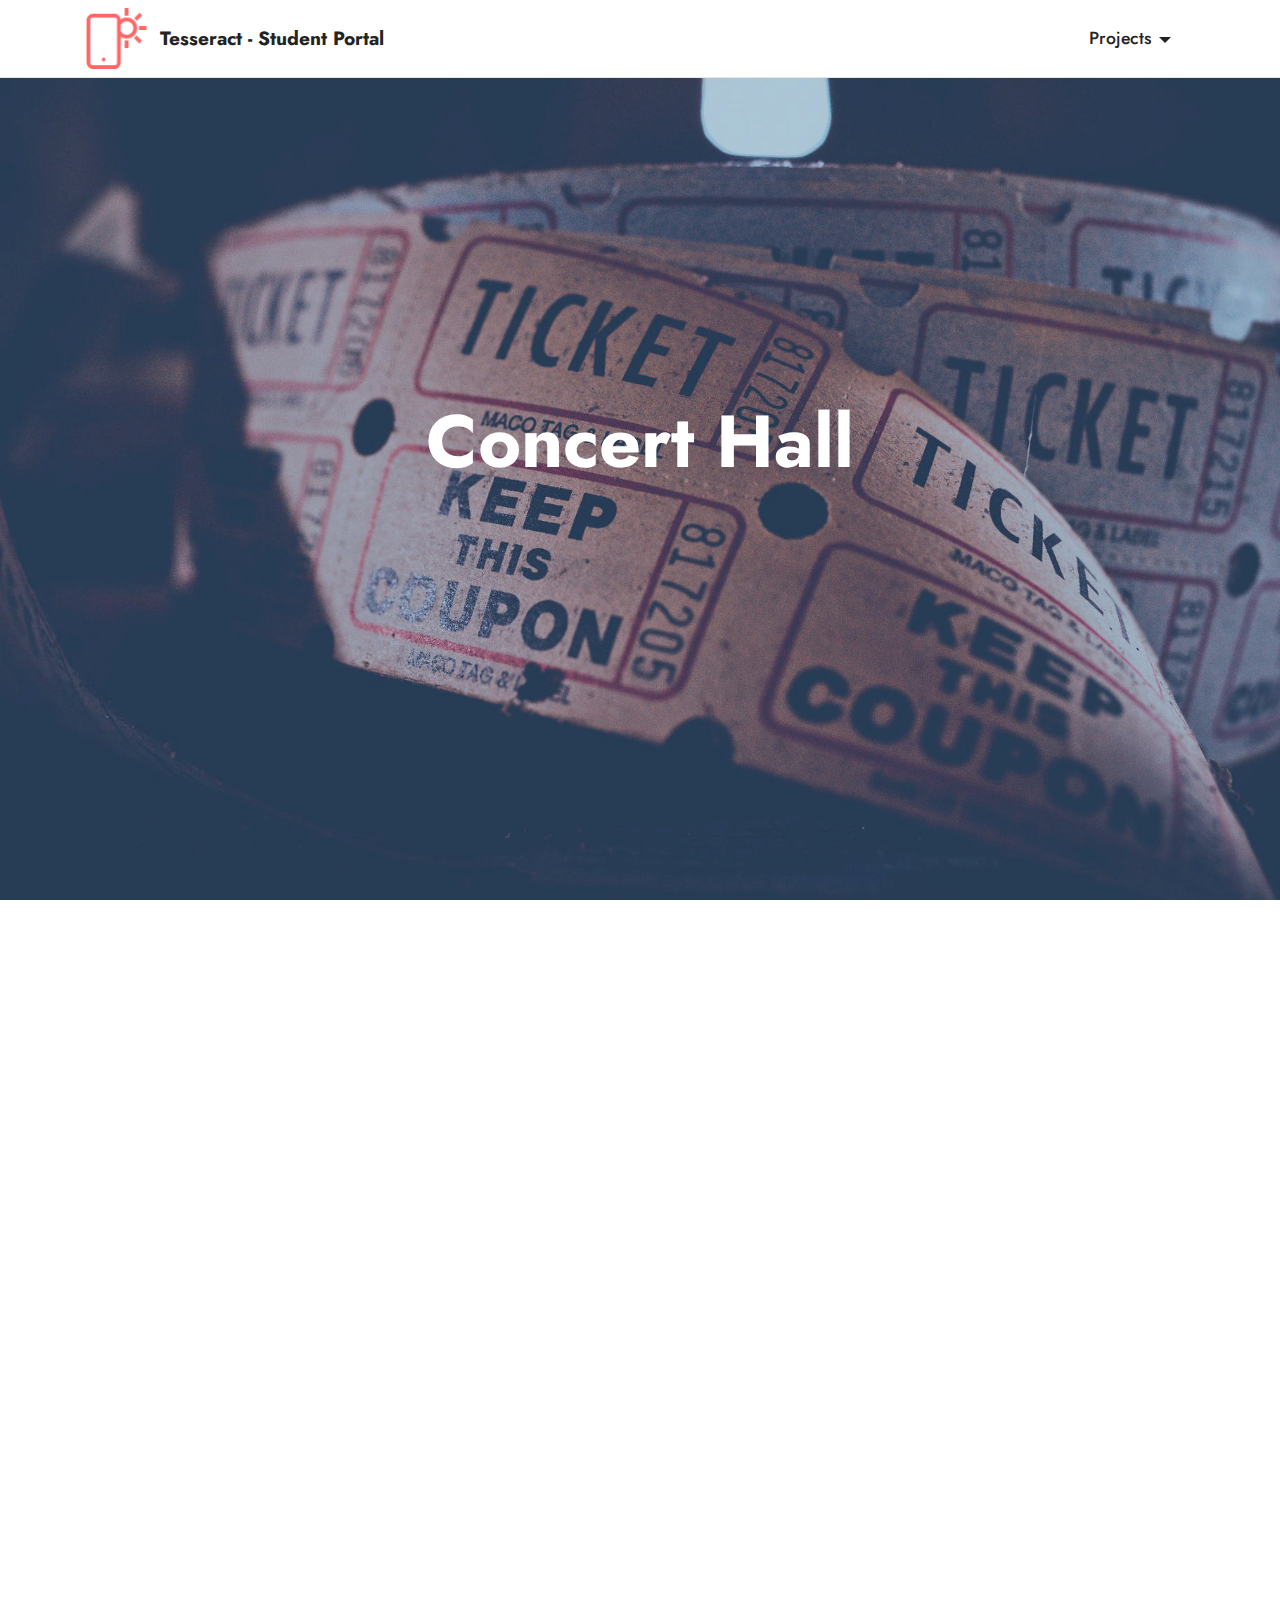
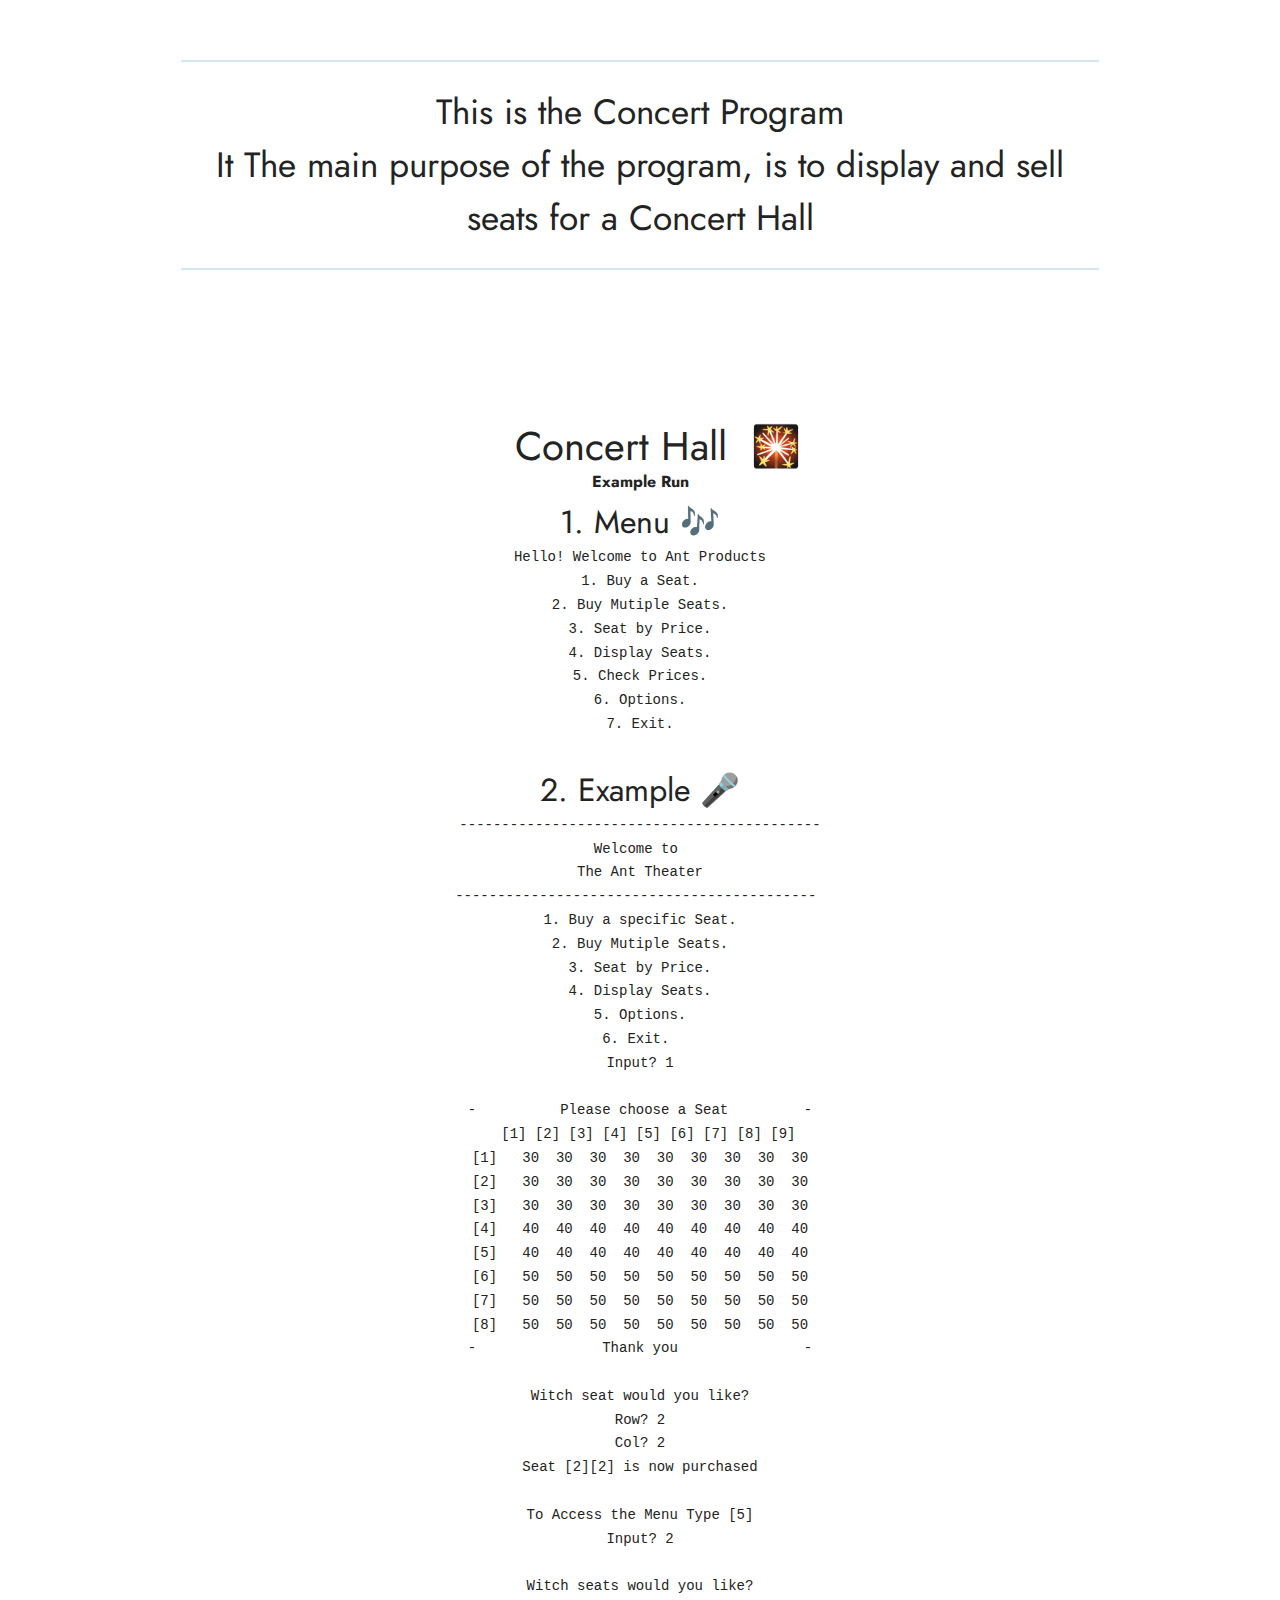
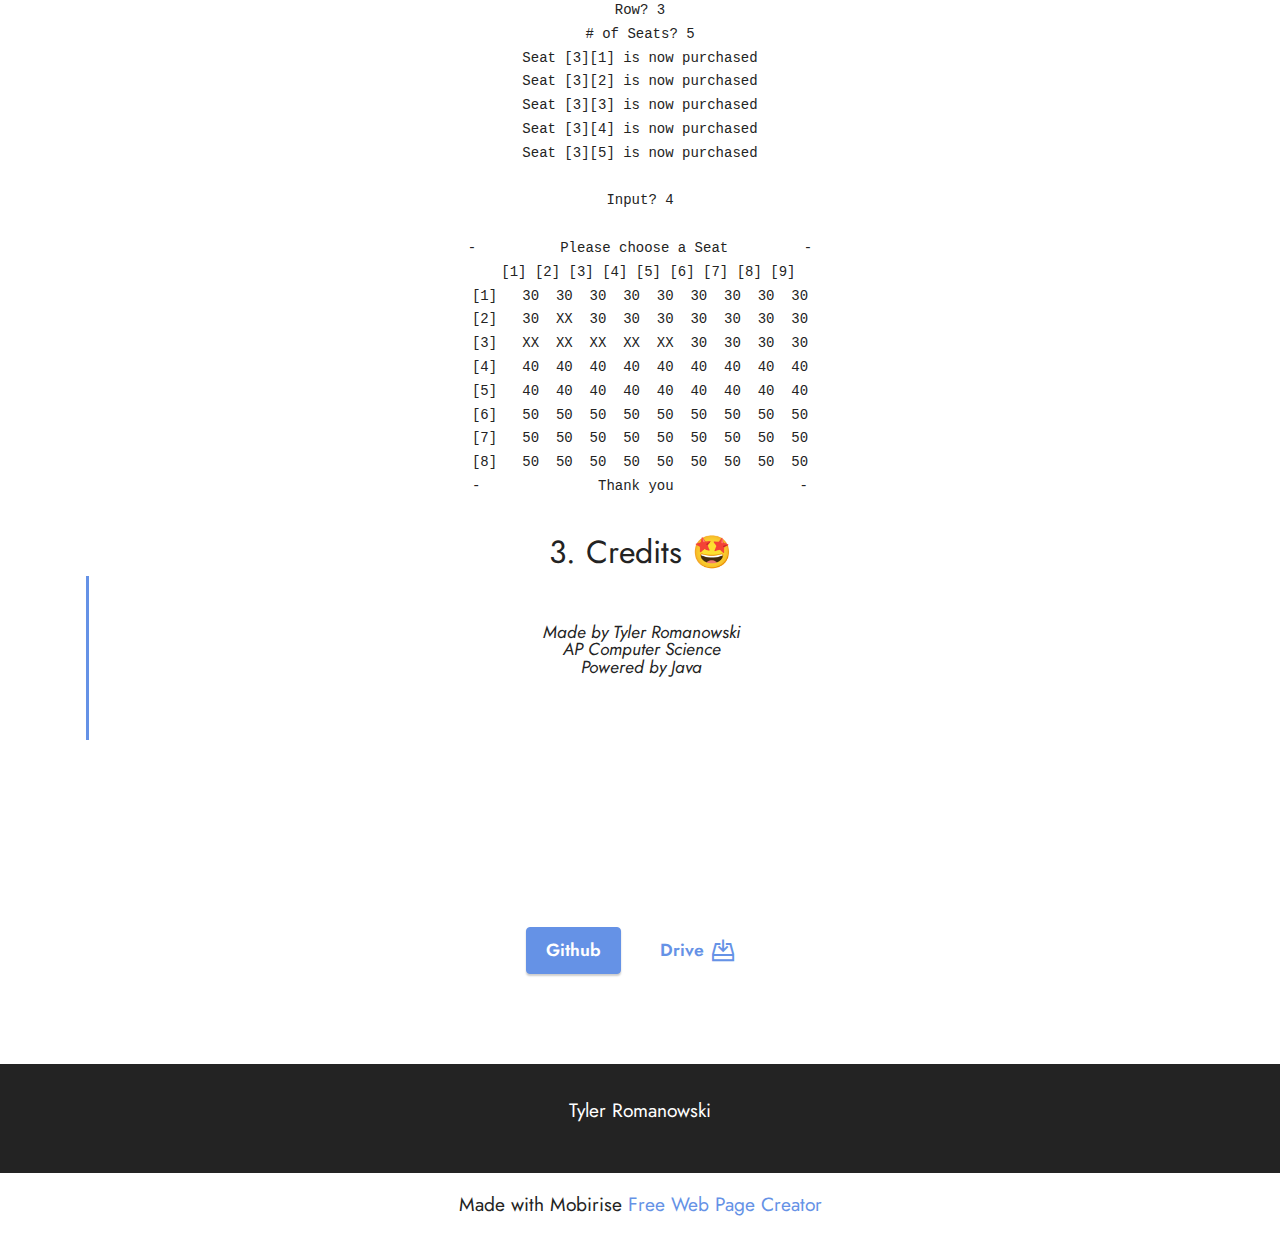
==== commit 04088d56: "Add files via upload" ====
--- a/page1.html
+++ b/page1.html
@@ -32,7 +32,39 @@
 </head>
 <body>
   
-  <section data-bs-version="5.1" class="menu cid-s48OLK6784" once="menu" id="menu1-k">
+  <section data-bs-version="5.1" class="header6 cid-t1qxMuBofI mbr-fullscreen" id="header6-y">
+
+    
+
+    <div class="mbr-overlay" style="opacity: 0.2; background-color: rgb(68, 121, 217);"></div>
+
+    <div class="align-center container">
+        <div class="row justify-content-center">
+            <div class="col-12 col-lg-8">
+                <h1 class="mbr-section-title mbr-fonts-style mbr-white mb-3 display-1"><strong>Concert Hall</strong></h1>
+                
+                
+                
+            </div>
+        </div>
+    </div>
+</section>
+
+<section class="mbr-section article content1 cid-t1os3mjLVH" id="custom-html-o">
+
+     
+
+    <div class="container">
+        <div class="media-container-row">
+            <div class="mbr-text col-12 col-md-12">
+                <iframe frameborder="0" width="100%" height="500px" src="https://replit.com/@TylerRomanowski/Concert-4?embed=true"></iframe>
+				
+            </div>
+        </div>
+    </div>
+</section>
+
+<section data-bs-version="5.1" class="menu cid-s48OLK6784" once="menu" id="menu1-k">
     
     <nav class="navbar navbar-dropdown navbar-fixed-top navbar-expand-lg">
         <div class="container">
@@ -42,7 +74,7 @@
                         <img src="assets/images/logo.png" alt="Mobirise Website Builder" style="height: 3.8rem;">
                     </a>
                 </span>
-                <span class="navbar-caption-wrap"><a class="navbar-caption text-black display-7" href="https://mobiri.se">Tesseract - Student Portal</a></span>
+                <span class="navbar-caption-wrap"><a class="navbar-caption text-black text-primary display-7" href="index.html">Tesseract - Student Portal</a></span>
             </div>
             <button class="navbar-toggler" type="button" data-toggle="collapse" data-bs-toggle="collapse" data-target="#navbarSupportedContent" data-bs-target="#navbarSupportedContent" aria-controls="navbarNavAltMarkup" aria-expanded="false" aria-label="Toggle navigation">
                 <div class="hamburger">
@@ -53,28 +85,13 @@
                 </div>
             </button>
             <div class="collapse navbar-collapse" id="navbarSupportedContent">
-                <ul class="navbar-nav nav-dropdown nav-right" data-app-modern-menu="true"><li class="nav-item"><a class="nav-link link text-black display-4" href="https://mobirise.com">About</a></li>
-                    <li class="nav-item dropdown"><a class="nav-link link text-black dropdown-toggle display-4" href="https://mobirise.com" data-toggle="dropdown-submenu" data-bs-toggle="dropdown" data-bs-auto-close="outside" aria-expanded="false">Projects</a><div class="dropdown-menu" aria-labelledby="dropdown-347"><div class="dropdown"><a class="text-black dropdown-item dropdown-toggle display-4" href="https://mobirise.com" data-toggle="dropdown-submenu" data-bs-toggle="dropdown" data-bs-auto-close="outside" aria-expanded="false">AT-2022</a><div class="dropdown-menu dropdown-submenu" aria-labelledby="dropdown-951"><a class="text-black dropdown-item text-primary display-4" href="page1.html">Concert</a><a class="text-black dropdown-item display-4" href="https://mobirise.com">Doggy</a></div></div><a class="text-black dropdown-item show display-4" href="https://mobirise.com">AT-2022</a><a class="text-black dropdown-item display-4" href="https://mobirise.com">AP</a><a class="text-black dropdown-item display-4" href="https://mobirise.com">AT-201</a><a class="text-black dropdown-item display-4" href="https://mobirise.com">Java</a></div></li></ul>
+                <ul class="navbar-nav nav-dropdown nav-right" data-app-modern-menu="true"><li class="nav-item dropdown"><a class="nav-link link text-black dropdown-toggle show display-4" href="https://mobirise.com" data-toggle="dropdown-submenu" data-bs-toggle="dropdown" data-bs-auto-close="outside" aria-expanded="false">Projects</a><div class="dropdown-menu show" aria-labelledby="dropdown-347" data-bs-popper="none"><div class="dropdown"><a class="text-black dropdown-item dropdown-toggle show display-4" href="https://mobirise.com" data-toggle="dropdown-submenu" data-bs-toggle="dropdown" data-bs-auto-close="outside" aria-expanded="false">AT-2022</a><div class="dropdown-menu dropdown-submenu show" aria-labelledby="dropdown-951" data-bs-popper="none"><a class="text-black dropdown-item text-primary display-4" href="page3.html">AT-2022</a><a class="text-black dropdown-item text-primary display-4" href="page1.html">Concert</a><a class="text-black dropdown-item text-primary display-4" href="page2.html">Doggy</a></div></div></div></li></ul>
                 
                 
             </div>
         </div>
     </nav>
 
-</section>
-
-<section class="mbr-section article content1 cid-t1os3mjLVH" id="custom-html-o">
-
-     
-
-    <div class="container">
-        <div class="media-container-row">
-            <div class="mbr-text col-12 col-md-12">
-                <iframe frameborder="0" width="100%" height="500px" src="https://replit.com/@TylerRomanowski/Concert-4?embed=true"></iframe>
-				
-            </div>
-        </div>
-    </div>
 </section>
 
 <section data-bs-version="5.1" class="content6 cid-t1ov9Dr8in" id="content6-q">
@@ -83,7 +100,7 @@
         <div class="row justify-content-center">
             <div class="col-md-12 col-lg-10">
                 <hr class="line">
-                <p class="mbr-text align-center mbr-fonts-style my-4 display-5">This is the Concert Program, it handles, the creation of&nbsp;the array, declaration of elements in the array &amp; updating objects in the array. The main purpose of the program, is to display and sell sets for a Concert Hall program&nbsp;</p>
+                <p class="mbr-text align-center mbr-fonts-style my-4 display-5">This is the Concert Program<br>It The main purpose of the program, is to display and sell seats for a Concert Hall</p>
                 <hr class="line">
             </div>
         </div>
@@ -206,42 +223,15 @@
                     
                     
                     
-                <li class="foot-menu-item mbr-fonts-style display-7"><a href="https://mobirise.com/help/" class="text-success">Help Center</a></li><li class="foot-menu-item mbr-fonts-style display-7"><a href="http://forums.mobirise.com/" class="text-success">Mobirise Forums</a></li><li class="foot-menu-item mbr-fonts-style display-7"><a href="https://mobirise.com/" class="text-success">Mobirise.com</a></li></ul>
-            </div>
-            <div class="row social-row">
-                <div class="social-list align-right pb-2">
-                    
-                    
-                    
-                    
-                    
-                    
-                <div class="soc-item">
-                        <a href="https://twitter.com/mobirise" target="_blank">
-                            <span class="socicon-twitter socicon mbr-iconfont mbr-iconfont-social"></span>
-                        </a>
-                    </div><div class="soc-item">
-                        <a href="https://www.facebook.com/pages/Mobirise/1616226671953247" target="_blank">
-                            <span class="socicon-facebook socicon mbr-iconfont mbr-iconfont-social"></span>
-                        </a>
-                    </div><div class="soc-item">
-                        <a href="https://www.youtube.com/c/mobirise" target="_blank">
-                            <span class="socicon-youtube socicon mbr-iconfont mbr-iconfont-social"></span>
-                        </a>
-                    </div><div class="soc-item">
-                        <a href="https://instagram.com/mobirise" target="_blank">
-                            <span class="mbr-iconfont mbr-iconfont-social socicon-instagram socicon"></span>
-                        </a>
-                    </div></div>
-            </div>
+                <li class="foot-menu-item mbr-fonts-style display-7">Tyler Romanowski</li></ul>
+            </div>
+            
             <div class="row row-copirayt">
-                <p class="mbr-text mb-0 mbr-fonts-style mbr-white align-center display-7">
-                    © Copyright 2020 Mobirise. All Rights Reserved.
-                </p>
-            </div>
-        </div>
-    </div>
-</section><section class="display-7" style="padding: 0;align-items: center;justify-content: center;flex-wrap: wrap;    align-content: center;display: flex;position: relative;height: 4rem;"><a href="https://mobiri.se/2736654" style="flex: 1 1;height: 4rem;position: absolute;width: 100%;z-index: 1;"><img alt="" style="height: 4rem;" src="[data-uri]"></a><p style="margin: 0;text-align: center;" class="display-7">Designed with Mobirise &#8204;</p><a style="z-index:1" href="https://mobirise.com/offline-website-builder.html">Free Offline Site Builder</a></section><script src="assets/bootstrap/js/bootstrap.bundle.min.js"></script>  <script src="assets/smoothscroll/smooth-scroll.js"></script>  <script src="assets/ytplayer/index.js"></script>  <script src="assets/dropdown/js/navbar-dropdown.js"></script>  <script src="assets/theme/js/script.js"></script>  
+                <p class="mbr-text mb-0 mbr-fonts-style mbr-white align-center display-7"></p>
+            </div>
+        </div>
+    </div>
+</section><section class="display-7" style="padding: 0;align-items: center;justify-content: center;flex-wrap: wrap;    align-content: center;display: flex;position: relative;height: 4rem;"><a href="https://mobiri.se/2736654" style="flex: 1 1;height: 4rem;position: absolute;width: 100%;z-index: 1;"><img alt="" style="height: 4rem;" src="[data-uri]"></a><p style="margin: 0;text-align: center;" class="display-7">Made with Mobirise &#8204;</p><a style="z-index:1" href="https://mobirise.com/web-page-maker.html">Free Web Page Creator</a></section><script src="assets/bootstrap/js/bootstrap.bundle.min.js"></script>  <script src="assets/smoothscroll/smooth-scroll.js"></script>  <script src="assets/ytplayer/index.js"></script>  <script src="assets/dropdown/js/navbar-dropdown.js"></script>  <script src="assets/theme/js/script.js"></script>  
   
   
 </body>
--- a/assets/mobirise/css/mbr-additional.css
+++ b/assets/mobirise/css/mbr-additional.css
@@ -1170,6 +1170,9 @@
 .cid-s48P1Icc8J .media-container-row .row-copirayt p {
   width: 100%;
 }
+.cid-t1qxMuBofI {
+  background-image: url("../../../assets/images/mbr-1920x1280.jpg");
+}
 .cid-t1os3mjLVH {
   padding-top: 60px;
   padding-bottom: 60px;
@@ -1614,3 +1617,956 @@
 .cid-s48P1Icc8J .media-container-row .row-copirayt p {
   width: 100%;
 }
+.cid-t1qz8k947h {
+  background-image: url("../../../assets/images/mbr-1920x1386.jpg");
+}
+.cid-t1oIWmuBMT {
+  padding-top: 60px;
+  padding-bottom: 60px;
+  background-color: #ffffff;
+}
+.cid-t1oIWmuBMT .mbr-section {
+  text-align: center;
+  color: #fff;
+}
+.cid-t1oIWouK6A {
+  z-index: 1000;
+  width: 100%;
+  position: relative;
+  min-height: 60px;
+}
+.cid-t1oIWouK6A nav.navbar {
+  position: fixed;
+}
+.cid-t1oIWouK6A .dropdown-item:before {
+  font-family: Moririse2 !important;
+  content: '\e966';
+  display: inline-block;
+  width: 0;
+  position: absolute;
+  left: 1rem;
+  top: 0.5rem;
+  margin-right: 0.5rem;
+  line-height: 1;
+  font-size: inherit;
+  vertical-align: middle;
+  text-align: center;
+  overflow: hidden;
+  transform: scale(0, 1);
+  transition: all 0.25s ease-in-out;
+}
+.cid-t1oIWouK6A .dropdown-menu {
+  padding: 0;
+}
+.cid-t1oIWouK6A .dropdown-item {
+  border-bottom: 1px solid #e6e6e6;
+}
+.cid-t1oIWouK6A .dropdown-item:hover,
+.cid-t1oIWouK6A .dropdown-item:focus {
+  background: #6592e6 !important;
+  color: white !important;
+}
+.cid-t1oIWouK6A .nav-dropdown .link {
+  padding: 0 0.3em !important;
+  margin: .667em 1em !important;
+}
+.cid-t1oIWouK6A .nav-dropdown .link.dropdown-toggle::after {
+  margin-left: 0.5rem;
+  margin-top: 0.2rem;
+}
+.cid-t1oIWouK6A .nav-link {
+  position: relative;
+}
+.cid-t1oIWouK6A .container {
+  display: flex;
+  margin: auto;
+}
+.cid-t1oIWouK6A .iconfont-wrapper {
+  color: #000000 !important;
+  font-size: 1.5rem;
+  padding-right: .5rem;
+}
+.cid-t1oIWouK6A .navbar-caption {
+  padding-right: 4rem;
+}
+.cid-t1oIWouK6A .dropdown-menu,
+.cid-t1oIWouK6A .navbar.opened {
+  background: #ffffff !important;
+}
+.cid-t1oIWouK6A .nav-item:focus,
+.cid-t1oIWouK6A .nav-link:focus {
+  outline: none;
+}
+.cid-t1oIWouK6A .dropdown .dropdown-menu .dropdown-item {
+  width: auto;
+  transition: all 0.25s ease-in-out;
+}
+.cid-t1oIWouK6A .dropdown .dropdown-menu .dropdown-item::after {
+  right: 0.5rem;
+}
+.cid-t1oIWouK6A .dropdown .dropdown-menu .dropdown-item .mbr-iconfont {
+  margin-left: -1.8rem;
+  padding-right: 1rem;
+  font-size: inherit;
+}
+.cid-t1oIWouK6A .dropdown .dropdown-menu .dropdown-item .mbr-iconfont:before {
+  display: inline-block;
+  transform: scale(1, 1);
+  transition: all 0.25s ease-in-out;
+}
+.cid-t1oIWouK6A .collapsed .dropdown-menu .dropdown-item:before {
+  display: none;
+}
+.cid-t1oIWouK6A .collapsed .dropdown .dropdown-menu .dropdown-item {
+  padding: 0.235em 1.5em 0.235em 1.5em !important;
+  transition: none;
+  margin: 0 !important;
+}
+.cid-t1oIWouK6A .navbar {
+  min-height: 77px;
+  transition: all .3s;
+  border-bottom: 1px solid transparent;
+  background: #ffffff;
+}
+.cid-t1oIWouK6A .navbar:not(.navbar-short) {
+  border-bottom: 1px solid #e6e6e6;
+}
+.cid-t1oIWouK6A .navbar.opened {
+  transition: all .3s;
+}
+.cid-t1oIWouK6A .navbar .dropdown-item {
+  padding: .5rem 1.8rem;
+}
+.cid-t1oIWouK6A .navbar .navbar-logo img {
+  width: auto;
+}
+.cid-t1oIWouK6A .navbar .navbar-collapse {
+  justify-content: flex-end;
+  z-index: 1;
+}
+.cid-t1oIWouK6A .navbar.collapsed .nav-item .nav-link::before {
+  display: none;
+}
+.cid-t1oIWouK6A .navbar.collapsed.opened .dropdown-menu {
+  top: 0;
+}
+@media (min-width: 992px) {
+  .cid-t1oIWouK6A .navbar.collapsed.opened:not(.navbar-short) .navbar-collapse {
+    max-height: calc(98.5vh - 3.8rem);
+  }
+}
+.cid-t1oIWouK6A .navbar.collapsed .dropdown-menu .dropdown-submenu {
+  left: 0 !important;
+}
+.cid-t1oIWouK6A .navbar.collapsed .dropdown-menu .dropdown-item:after {
+  right: auto;
+}
+.cid-t1oIWouK6A .navbar.collapsed .dropdown-menu .dropdown-toggle[data-toggle="dropdown-submenu"]:after {
+  margin-left: 0.5rem;
+  margin-top: 0.2rem;
+  border-top: 0.35em solid;
+  border-right: 0.35em solid transparent;
+  border-left: 0.35em solid transparent;
+  border-bottom: 0;
+  top: 55%;
+}
+.cid-t1oIWouK6A .navbar.collapsed ul.navbar-nav li {
+  margin: auto;
+}
+.cid-t1oIWouK6A .navbar.collapsed .dropdown-menu .dropdown-item {
+  padding: .25rem 1.5rem;
+  text-align: center;
+}
+.cid-t1oIWouK6A .navbar.collapsed .icons-menu {
+  padding-left: 0;
+  padding-right: 0;
+  padding-top: .5rem;
+  padding-bottom: .5rem;
+}
+@media (max-width: 991px) {
+  .cid-t1oIWouK6A .navbar .nav-item .nav-link::before {
+    display: none;
+  }
+  .cid-t1oIWouK6A .navbar.opened .dropdown-menu {
+    top: 0;
+  }
+  .cid-t1oIWouK6A .navbar .dropdown-menu .dropdown-submenu {
+    left: 0 !important;
+  }
+  .cid-t1oIWouK6A .navbar .dropdown-menu .dropdown-item:after {
+    right: auto;
+  }
+  .cid-t1oIWouK6A .navbar .dropdown-menu .dropdown-toggle[data-toggle="dropdown-submenu"]:after {
+    margin-left: 0.5rem;
+    margin-top: 0.2rem;
+    border-top: 0.35em solid;
+    border-right: 0.35em solid transparent;
+    border-left: 0.35em solid transparent;
+    border-bottom: 0;
+    top: 55%;
+  }
+  .cid-t1oIWouK6A .navbar .navbar-logo img {
+    height: 3.8rem !important;
+  }
+  .cid-t1oIWouK6A .navbar ul.navbar-nav li {
+    margin: auto;
+  }
+  .cid-t1oIWouK6A .navbar .dropdown-menu .dropdown-item {
+    padding: .25rem 1.5rem !important;
+    text-align: center;
+  }
+  .cid-t1oIWouK6A .navbar .navbar-brand {
+    flex-shrink: initial;
+    flex-basis: auto;
+    word-break: break-word;
+    padding-right: 2rem;
+  }
+  .cid-t1oIWouK6A .navbar .navbar-toggler {
+    flex-basis: auto;
+  }
+  .cid-t1oIWouK6A .navbar .icons-menu {
+    padding-left: 0;
+    padding-top: .5rem;
+    padding-bottom: .5rem;
+  }
+}
+.cid-t1oIWouK6A .navbar.navbar-short {
+  min-height: 60px;
+}
+.cid-t1oIWouK6A .navbar.navbar-short .navbar-logo img {
+  height: 3rem !important;
+}
+.cid-t1oIWouK6A .navbar.navbar-short .navbar-brand {
+  padding: 0;
+}
+.cid-t1oIWouK6A .navbar-brand {
+  flex-shrink: 0;
+  align-items: center;
+  margin-right: 0;
+  padding: 0;
+  transition: all .3s;
+  word-break: break-word;
+  z-index: 1;
+}
+.cid-t1oIWouK6A .navbar-brand .navbar-caption {
+  line-height: inherit !important;
+}
+.cid-t1oIWouK6A .navbar-brand .navbar-logo a {
+  outline: none;
+}
+.cid-t1oIWouK6A .dropdown-item.active,
+.cid-t1oIWouK6A .dropdown-item:active {
+  background-color: transparent;
+}
+.cid-t1oIWouK6A .navbar-expand-lg .navbar-nav .nav-link {
+  padding: 0;
+}
+.cid-t1oIWouK6A .nav-dropdown .link.dropdown-toggle {
+  margin-right: 1.667em;
+}
+.cid-t1oIWouK6A .nav-dropdown .link.dropdown-toggle[aria-expanded="true"] {
+  margin-right: 0;
+  padding: 0.667em 1.667em;
+}
+.cid-t1oIWouK6A .navbar.navbar-expand-lg .dropdown .dropdown-menu {
+  background: #ffffff;
+}
+.cid-t1oIWouK6A .navbar.navbar-expand-lg .dropdown .dropdown-menu .dropdown-submenu {
+  margin: 0;
+  left: 100%;
+}
+.cid-t1oIWouK6A .navbar .dropdown.open > .dropdown-menu {
+  display: block;
+}
+.cid-t1oIWouK6A ul.navbar-nav {
+  flex-wrap: wrap;
+}
+.cid-t1oIWouK6A .navbar-buttons {
+  text-align: center;
+  min-width: 170px;
+}
+.cid-t1oIWouK6A button.navbar-toggler {
+  outline: none;
+  width: 31px;
+  height: 20px;
+  cursor: pointer;
+  transition: all .2s;
+  position: relative;
+  align-self: center;
+}
+.cid-t1oIWouK6A button.navbar-toggler .hamburger span {
+  position: absolute;
+  right: 0;
+  width: 30px;
+  height: 2px;
+  border-right: 5px;
+  background-color: currentColor;
+}
+.cid-t1oIWouK6A button.navbar-toggler .hamburger span:nth-child(1) {
+  top: 0;
+  transition: all .2s;
+}
+.cid-t1oIWouK6A button.navbar-toggler .hamburger span:nth-child(2) {
+  top: 8px;
+  transition: all .15s;
+}
+.cid-t1oIWouK6A button.navbar-toggler .hamburger span:nth-child(3) {
+  top: 8px;
+  transition: all .15s;
+}
+.cid-t1oIWouK6A button.navbar-toggler .hamburger span:nth-child(4) {
+  top: 16px;
+  transition: all .2s;
+}
+.cid-t1oIWouK6A nav.opened .hamburger span:nth-child(1) {
+  top: 8px;
+  width: 0;
+  opacity: 0;
+  right: 50%;
+  transition: all .2s;
+}
+.cid-t1oIWouK6A nav.opened .hamburger span:nth-child(2) {
+  transform: rotate(45deg);
+  transition: all .25s;
+}
+.cid-t1oIWouK6A nav.opened .hamburger span:nth-child(3) {
+  transform: rotate(-45deg);
+  transition: all .25s;
+}
+.cid-t1oIWouK6A nav.opened .hamburger span:nth-child(4) {
+  top: 8px;
+  width: 0;
+  opacity: 0;
+  right: 50%;
+  transition: all .2s;
+}
+.cid-t1oIWouK6A .navbar-dropdown {
+  padding: .5rem 1rem;
+  position: fixed;
+}
+.cid-t1oIWouK6A a.nav-link {
+  display: flex;
+  align-items: center;
+  justify-content: center;
+}
+.cid-t1oIWouK6A .icons-menu {
+  flex-wrap: nowrap;
+  display: flex;
+  justify-content: center;
+  padding-left: 1rem;
+  padding-right: 1rem;
+  padding-top: 0.3rem;
+  text-align: center;
+}
+@media screen and (-ms-high-contrast: active), (-ms-high-contrast: none) {
+  .cid-t1oIWouK6A .navbar {
+    height: 77px;
+  }
+  .cid-t1oIWouK6A .navbar.opened {
+    height: auto;
+  }
+  .cid-t1oIWouK6A .nav-item .nav-link:hover::before {
+    width: 175%;
+    max-width: calc(100% + 2rem);
+    left: -1rem;
+  }
+}
+.cid-t1oIWqDj6b {
+  padding-top: 5rem;
+  padding-bottom: 5rem;
+  background-color: #ffffff;
+}
+.cid-t1oIWqDj6b .line {
+  background-color: #6592e6;
+  align: center;
+  height: 2px;
+  margin: 0 auto;
+}
+.cid-t1oIWrVAkU {
+  padding-top: 60px;
+  padding-bottom: 60px;
+  background-color: #ffffff;
+}
+.cid-t1oIWrVAkU .mbr-section {
+  text-align: center;
+  color: #fff;
+}
+.cid-t1oIWtkexa {
+  padding-top: 5rem;
+  padding-bottom: 5rem;
+  background-color: #ffffff;
+}
+.cid-t1oIWujxxL {
+  padding-top: 2rem;
+  padding-bottom: 2rem;
+  background-color: #232323;
+}
+.cid-t1oIWujxxL .row-links {
+  width: 100%;
+  justify-content: center;
+}
+.cid-t1oIWujxxL .social-row {
+  width: 100%;
+  justify-content: center;
+}
+.cid-t1oIWujxxL .media-container-row {
+  flex-direction: column;
+  justify-content: center;
+  align-items: center;
+}
+.cid-t1oIWujxxL .media-container-row .foot-menu {
+  list-style: none;
+  display: flex;
+  justify-content: center;
+  flex-wrap: wrap;
+  padding: 0;
+  margin-bottom: 0;
+}
+.cid-t1oIWujxxL .media-container-row .foot-menu li {
+  padding: 0 1rem 1rem 1rem;
+}
+.cid-t1oIWujxxL .media-container-row .foot-menu li p {
+  margin: 0;
+}
+.cid-t1oIWujxxL .media-container-row .social-list {
+  padding-left: 0;
+  margin-bottom: 0;
+  list-style: none;
+  display: flex;
+  flex-wrap: wrap;
+  justify-content: flex-end;
+}
+.cid-t1oIWujxxL .media-container-row .social-list .mbr-iconfont-social {
+  font-size: 1.5rem;
+  color: #ffffff;
+}
+.cid-t1oIWujxxL .media-container-row .social-list .soc-item {
+  margin: 0 .5rem;
+}
+.cid-t1oIWujxxL .media-container-row .social-list a {
+  margin: 0;
+  opacity: .5;
+  transition: .2s linear;
+}
+.cid-t1oIWujxxL .media-container-row .social-list a:hover {
+  opacity: 1;
+}
+@media (max-width: 767px) {
+  .cid-t1oIWujxxL .media-container-row .social-list {
+    -webkit-justify-content: center;
+    justify-content: center;
+  }
+}
+.cid-t1oIWujxxL .media-container-row .row-copirayt {
+  word-break: break-word;
+  width: 100%;
+}
+.cid-t1oIWujxxL .media-container-row .row-copirayt p {
+  width: 100%;
+}
+.cid-t1oIWouK6A {
+  z-index: 1000;
+  width: 100%;
+  position: relative;
+  min-height: 60px;
+}
+.cid-t1oIWouK6A nav.navbar {
+  position: fixed;
+}
+.cid-t1oIWouK6A .dropdown-item:before {
+  font-family: Moririse2 !important;
+  content: '\e966';
+  display: inline-block;
+  width: 0;
+  position: absolute;
+  left: 1rem;
+  top: 0.5rem;
+  margin-right: 0.5rem;
+  line-height: 1;
+  font-size: inherit;
+  vertical-align: middle;
+  text-align: center;
+  overflow: hidden;
+  transform: scale(0, 1);
+  transition: all 0.25s ease-in-out;
+}
+.cid-t1oIWouK6A .dropdown-menu {
+  padding: 0;
+}
+.cid-t1oIWouK6A .dropdown-item {
+  border-bottom: 1px solid #e6e6e6;
+}
+.cid-t1oIWouK6A .dropdown-item:hover,
+.cid-t1oIWouK6A .dropdown-item:focus {
+  background: #6592e6 !important;
+  color: white !important;
+}
+.cid-t1oIWouK6A .nav-dropdown .link {
+  padding: 0 0.3em !important;
+  margin: .667em 1em !important;
+}
+.cid-t1oIWouK6A .nav-dropdown .link.dropdown-toggle::after {
+  margin-left: 0.5rem;
+  margin-top: 0.2rem;
+}
+.cid-t1oIWouK6A .nav-link {
+  position: relative;
+}
+.cid-t1oIWouK6A .container {
+  display: flex;
+  margin: auto;
+}
+.cid-t1oIWouK6A .iconfont-wrapper {
+  color: #000000 !important;
+  font-size: 1.5rem;
+  padding-right: .5rem;
+}
+.cid-t1oIWouK6A .navbar-caption {
+  padding-right: 4rem;
+}
+.cid-t1oIWouK6A .dropdown-menu,
+.cid-t1oIWouK6A .navbar.opened {
+  background: #ffffff !important;
+}
+.cid-t1oIWouK6A .nav-item:focus,
+.cid-t1oIWouK6A .nav-link:focus {
+  outline: none;
+}
+.cid-t1oIWouK6A .dropdown .dropdown-menu .dropdown-item {
+  width: auto;
+  transition: all 0.25s ease-in-out;
+}
+.cid-t1oIWouK6A .dropdown .dropdown-menu .dropdown-item::after {
+  right: 0.5rem;
+}
+.cid-t1oIWouK6A .dropdown .dropdown-menu .dropdown-item .mbr-iconfont {
+  margin-left: -1.8rem;
+  padding-right: 1rem;
+  font-size: inherit;
+}
+.cid-t1oIWouK6A .dropdown .dropdown-menu .dropdown-item .mbr-iconfont:before {
+  display: inline-block;
+  transform: scale(1, 1);
+  transition: all 0.25s ease-in-out;
+}
+.cid-t1oIWouK6A .collapsed .dropdown-menu .dropdown-item:before {
+  display: none;
+}
+.cid-t1oIWouK6A .collapsed .dropdown .dropdown-menu .dropdown-item {
+  padding: 0.235em 1.5em 0.235em 1.5em !important;
+  transition: none;
+  margin: 0 !important;
+}
+.cid-t1oIWouK6A .navbar {
+  min-height: 77px;
+  transition: all .3s;
+  border-bottom: 1px solid transparent;
+  background: #ffffff;
+}
+.cid-t1oIWouK6A .navbar:not(.navbar-short) {
+  border-bottom: 1px solid #e6e6e6;
+}
+.cid-t1oIWouK6A .navbar.opened {
+  transition: all .3s;
+}
+.cid-t1oIWouK6A .navbar .dropdown-item {
+  padding: .5rem 1.8rem;
+}
+.cid-t1oIWouK6A .navbar .navbar-logo img {
+  width: auto;
+}
+.cid-t1oIWouK6A .navbar .navbar-collapse {
+  justify-content: flex-end;
+  z-index: 1;
+}
+.cid-t1oIWouK6A .navbar.collapsed .nav-item .nav-link::before {
+  display: none;
+}
+.cid-t1oIWouK6A .navbar.collapsed.opened .dropdown-menu {
+  top: 0;
+}
+@media (min-width: 992px) {
+  .cid-t1oIWouK6A .navbar.collapsed.opened:not(.navbar-short) .navbar-collapse {
+    max-height: calc(98.5vh - 3.8rem);
+  }
+}
+.cid-t1oIWouK6A .navbar.collapsed .dropdown-menu .dropdown-submenu {
+  left: 0 !important;
+}
+.cid-t1oIWouK6A .navbar.collapsed .dropdown-menu .dropdown-item:after {
+  right: auto;
+}
+.cid-t1oIWouK6A .navbar.collapsed .dropdown-menu .dropdown-toggle[data-toggle="dropdown-submenu"]:after {
+  margin-left: 0.5rem;
+  margin-top: 0.2rem;
+  border-top: 0.35em solid;
+  border-right: 0.35em solid transparent;
+  border-left: 0.35em solid transparent;
+  border-bottom: 0;
+  top: 55%;
+}
+.cid-t1oIWouK6A .navbar.collapsed ul.navbar-nav li {
+  margin: auto;
+}
+.cid-t1oIWouK6A .navbar.collapsed .dropdown-menu .dropdown-item {
+  padding: .25rem 1.5rem;
+  text-align: center;
+}
+.cid-t1oIWouK6A .navbar.collapsed .icons-menu {
+  padding-left: 0;
+  padding-right: 0;
+  padding-top: .5rem;
+  padding-bottom: .5rem;
+}
+@media (max-width: 991px) {
+  .cid-t1oIWouK6A .navbar .nav-item .nav-link::before {
+    display: none;
+  }
+  .cid-t1oIWouK6A .navbar.opened .dropdown-menu {
+    top: 0;
+  }
+  .cid-t1oIWouK6A .navbar .dropdown-menu .dropdown-submenu {
+    left: 0 !important;
+  }
+  .cid-t1oIWouK6A .navbar .dropdown-menu .dropdown-item:after {
+    right: auto;
+  }
+  .cid-t1oIWouK6A .navbar .dropdown-menu .dropdown-toggle[data-toggle="dropdown-submenu"]:after {
+    margin-left: 0.5rem;
+    margin-top: 0.2rem;
+    border-top: 0.35em solid;
+    border-right: 0.35em solid transparent;
+    border-left: 0.35em solid transparent;
+    border-bottom: 0;
+    top: 55%;
+  }
+  .cid-t1oIWouK6A .navbar .navbar-logo img {
+    height: 3.8rem !important;
+  }
+  .cid-t1oIWouK6A .navbar ul.navbar-nav li {
+    margin: auto;
+  }
+  .cid-t1oIWouK6A .navbar .dropdown-menu .dropdown-item {
+    padding: .25rem 1.5rem !important;
+    text-align: center;
+  }
+  .cid-t1oIWouK6A .navbar .navbar-brand {
+    flex-shrink: initial;
+    flex-basis: auto;
+    word-break: break-word;
+    padding-right: 2rem;
+  }
+  .cid-t1oIWouK6A .navbar .navbar-toggler {
+    flex-basis: auto;
+  }
+  .cid-t1oIWouK6A .navbar .icons-menu {
+    padding-left: 0;
+    padding-top: .5rem;
+    padding-bottom: .5rem;
+  }
+}
+.cid-t1oIWouK6A .navbar.navbar-short {
+  min-height: 60px;
+}
+.cid-t1oIWouK6A .navbar.navbar-short .navbar-logo img {
+  height: 3rem !important;
+}
+.cid-t1oIWouK6A .navbar.navbar-short .navbar-brand {
+  padding: 0;
+}
+.cid-t1oIWouK6A .navbar-brand {
+  flex-shrink: 0;
+  align-items: center;
+  margin-right: 0;
+  padding: 0;
+  transition: all .3s;
+  word-break: break-word;
+  z-index: 1;
+}
+.cid-t1oIWouK6A .navbar-brand .navbar-caption {
+  line-height: inherit !important;
+}
+.cid-t1oIWouK6A .navbar-brand .navbar-logo a {
+  outline: none;
+}
+.cid-t1oIWouK6A .dropdown-item.active,
+.cid-t1oIWouK6A .dropdown-item:active {
+  background-color: transparent;
+}
+.cid-t1oIWouK6A .navbar-expand-lg .navbar-nav .nav-link {
+  padding: 0;
+}
+.cid-t1oIWouK6A .nav-dropdown .link.dropdown-toggle {
+  margin-right: 1.667em;
+}
+.cid-t1oIWouK6A .nav-dropdown .link.dropdown-toggle[aria-expanded="true"] {
+  margin-right: 0;
+  padding: 0.667em 1.667em;
+}
+.cid-t1oIWouK6A .navbar.navbar-expand-lg .dropdown .dropdown-menu {
+  background: #ffffff;
+}
+.cid-t1oIWouK6A .navbar.navbar-expand-lg .dropdown .dropdown-menu .dropdown-submenu {
+  margin: 0;
+  left: 100%;
+}
+.cid-t1oIWouK6A .navbar .dropdown.open > .dropdown-menu {
+  display: block;
+}
+.cid-t1oIWouK6A ul.navbar-nav {
+  flex-wrap: wrap;
+}
+.cid-t1oIWouK6A .navbar-buttons {
+  text-align: center;
+  min-width: 170px;
+}
+.cid-t1oIWouK6A button.navbar-toggler {
+  outline: none;
+  width: 31px;
+  height: 20px;
+  cursor: pointer;
+  transition: all .2s;
+  position: relative;
+  align-self: center;
+}
+.cid-t1oIWouK6A button.navbar-toggler .hamburger span {
+  position: absolute;
+  right: 0;
+  width: 30px;
+  height: 2px;
+  border-right: 5px;
+  background-color: currentColor;
+}
+.cid-t1oIWouK6A button.navbar-toggler .hamburger span:nth-child(1) {
+  top: 0;
+  transition: all .2s;
+}
+.cid-t1oIWouK6A button.navbar-toggler .hamburger span:nth-child(2) {
+  top: 8px;
+  transition: all .15s;
+}
+.cid-t1oIWouK6A button.navbar-toggler .hamburger span:nth-child(3) {
+  top: 8px;
+  transition: all .15s;
+}
+.cid-t1oIWouK6A button.navbar-toggler .hamburger span:nth-child(4) {
+  top: 16px;
+  transition: all .2s;
+}
+.cid-t1oIWouK6A nav.opened .hamburger span:nth-child(1) {
+  top: 8px;
+  width: 0;
+  opacity: 0;
+  right: 50%;
+  transition: all .2s;
+}
+.cid-t1oIWouK6A nav.opened .hamburger span:nth-child(2) {
+  transform: rotate(45deg);
+  transition: all .25s;
+}
+.cid-t1oIWouK6A nav.opened .hamburger span:nth-child(3) {
+  transform: rotate(-45deg);
+  transition: all .25s;
+}
+.cid-t1oIWouK6A nav.opened .hamburger span:nth-child(4) {
+  top: 8px;
+  width: 0;
+  opacity: 0;
+  right: 50%;
+  transition: all .2s;
+}
+.cid-t1oIWouK6A .navbar-dropdown {
+  padding: .5rem 1rem;
+  position: fixed;
+}
+.cid-t1oIWouK6A a.nav-link {
+  display: flex;
+  align-items: center;
+  justify-content: center;
+}
+.cid-t1oIWouK6A .icons-menu {
+  flex-wrap: nowrap;
+  display: flex;
+  justify-content: center;
+  padding-left: 1rem;
+  padding-right: 1rem;
+  padding-top: 0.3rem;
+  text-align: center;
+}
+@media screen and (-ms-high-contrast: active), (-ms-high-contrast: none) {
+  .cid-t1oIWouK6A .navbar {
+    height: 77px;
+  }
+  .cid-t1oIWouK6A .navbar.opened {
+    height: auto;
+  }
+  .cid-t1oIWouK6A .nav-item .nav-link:hover::before {
+    width: 175%;
+    max-width: calc(100% + 2rem);
+    left: -1rem;
+  }
+}
+.cid-t1oIWujxxL {
+  padding-top: 2rem;
+  padding-bottom: 2rem;
+  background-color: #232323;
+}
+.cid-t1oIWujxxL .row-links {
+  width: 100%;
+  justify-content: center;
+}
+.cid-t1oIWujxxL .social-row {
+  width: 100%;
+  justify-content: center;
+}
+.cid-t1oIWujxxL .media-container-row {
+  flex-direction: column;
+  justify-content: center;
+  align-items: center;
+}
+.cid-t1oIWujxxL .media-container-row .foot-menu {
+  list-style: none;
+  display: flex;
+  justify-content: center;
+  flex-wrap: wrap;
+  padding: 0;
+  margin-bottom: 0;
+}
+.cid-t1oIWujxxL .media-container-row .foot-menu li {
+  padding: 0 1rem 1rem 1rem;
+}
+.cid-t1oIWujxxL .media-container-row .foot-menu li p {
+  margin: 0;
+}
+.cid-t1oIWujxxL .media-container-row .social-list {
+  padding-left: 0;
+  margin-bottom: 0;
+  list-style: none;
+  display: flex;
+  flex-wrap: wrap;
+  justify-content: flex-end;
+}
+.cid-t1oIWujxxL .media-container-row .social-list .mbr-iconfont-social {
+  font-size: 1.5rem;
+  color: #ffffff;
+}
+.cid-t1oIWujxxL .media-container-row .social-list .soc-item {
+  margin: 0 .5rem;
+}
+.cid-t1oIWujxxL .media-container-row .social-list a {
+  margin: 0;
+  opacity: .5;
+  transition: .2s linear;
+}
+.cid-t1oIWujxxL .media-container-row .social-list a:hover {
+  opacity: 1;
+}
+@media (max-width: 767px) {
+  .cid-t1oIWujxxL .media-container-row .social-list {
+    -webkit-justify-content: center;
+    justify-content: center;
+  }
+}
+.cid-t1oIWujxxL .media-container-row .row-copirayt {
+  word-break: break-word;
+  width: 100%;
+}
+.cid-t1oIWujxxL .media-container-row .row-copirayt p {
+  width: 100%;
+}
+.cid-t1qALpRvzV {
+  padding-top: 5rem;
+  padding-bottom: 5rem;
+  background-image: url("../../../assets/images/mbr-1920x1280.jpg");
+}
+.cid-t1qALpRvzV .card-wrapper {
+  background: #ffffff;
+  border-radius: 4px;
+}
+@media (max-width: 767px) {
+  .cid-t1qALpRvzV .card-wrapper {
+    padding: 1rem;
+  }
+}
+@media (min-width: 768px) and (max-width: 991px) {
+  .cid-t1qALpRvzV .card-wrapper {
+    padding: 2rem;
+  }
+}
+@media (min-width: 992px) {
+  .cid-t1qALpRvzV .card-wrapper {
+    padding: 4rem;
+  }
+}
+.cid-t1tpI9qOdD {
+  padding-top: 5rem;
+  padding-bottom: 5rem;
+  background-image: url("../../../assets/images/mbr-1-1920x1280.jpg");
+}
+.cid-t1tpI9qOdD .card-wrapper {
+  background: #ffffff;
+  border-radius: 4px;
+}
+@media (max-width: 767px) {
+  .cid-t1tpI9qOdD .card-wrapper {
+    padding: 1rem;
+  }
+}
+@media (min-width: 768px) and (max-width: 991px) {
+  .cid-t1tpI9qOdD .card-wrapper {
+    padding: 2rem;
+  }
+}
+@media (min-width: 992px) {
+  .cid-t1tpI9qOdD .card-wrapper {
+    padding: 4rem;
+  }
+}
+.cid-t1qAKyHHeh {
+  padding-top: 5rem;
+  padding-bottom: 5rem;
+  background-image: url("../../../assets/images/mbr-2-1920x1280.jpg");
+}
+.cid-t1qAKyHHeh .card-wrapper {
+  background: #ffffff;
+  border-radius: 4px;
+}
+@media (max-width: 767px) {
+  .cid-t1qAKyHHeh .card-wrapper {
+    padding: 1rem;
+  }
+}
+@media (min-width: 768px) and (max-width: 991px) {
+  .cid-t1qAKyHHeh .card-wrapper {
+    padding: 2rem;
+  }
+}
+@media (min-width: 992px) {
+  .cid-t1qAKyHHeh .card-wrapper {
+    padding: 4rem;
+  }
+}
+.cid-t1trIFikUt {
+  padding-top: 5rem;
+  padding-bottom: 5rem;
+  background-image: url("../../../assets/images/mbr-1920x1300.png");
+}
+.cid-t1trIFikUt .card-wrapper {
+  background: #ffffff;
+  border-radius: 4px;
+}
+@media (max-width: 767px) {
+  .cid-t1trIFikUt .card-wrapper {
+    padding: 1rem;
+  }
+}
+@media (min-width: 768px) and (max-width: 991px) {
+  .cid-t1trIFikUt .card-wrapper {
+    padding: 2rem;
+  }
+}
+@media (min-width: 992px) {
+  .cid-t1trIFikUt .card-wrapper {
+    padding: 4rem;
+  }
+}
--- a/assets/mobirise/css/mbr-additional.css
+++ b/assets/mobirise/css/mbr-additional.css
@@ -1170,6 +1170,9 @@
 .cid-s48P1Icc8J .media-container-row .row-copirayt p {
   width: 100%;
 }
+.cid-t1qxMuBofI {
+  background-image: url("../../../assets/images/mbr-1920x1280.jpg");
+}
 .cid-t1os3mjLVH {
   padding-top: 60px;
   padding-bottom: 60px;
@@ -1614,3 +1617,956 @@
 .cid-s48P1Icc8J .media-container-row .row-copirayt p {
   width: 100%;
 }
+.cid-t1qz8k947h {
+  background-image: url("../../../assets/images/mbr-1920x1386.jpg");
+}
+.cid-t1oIWmuBMT {
+  padding-top: 60px;
+  padding-bottom: 60px;
+  background-color: #ffffff;
+}
+.cid-t1oIWmuBMT .mbr-section {
+  text-align: center;
+  color: #fff;
+}
+.cid-t1oIWouK6A {
+  z-index: 1000;
+  width: 100%;
+  position: relative;
+  min-height: 60px;
+}
+.cid-t1oIWouK6A nav.navbar {
+  position: fixed;
+}
+.cid-t1oIWouK6A .dropdown-item:before {
+  font-family: Moririse2 !important;
+  content: '\e966';
+  display: inline-block;
+  width: 0;
+  position: absolute;
+  left: 1rem;
+  top: 0.5rem;
+  margin-right: 0.5rem;
+  line-height: 1;
+  font-size: inherit;
+  vertical-align: middle;
+  text-align: center;
+  overflow: hidden;
+  transform: scale(0, 1);
+  transition: all 0.25s ease-in-out;
+}
+.cid-t1oIWouK6A .dropdown-menu {
+  padding: 0;
+}
+.cid-t1oIWouK6A .dropdown-item {
+  border-bottom: 1px solid #e6e6e6;
+}
+.cid-t1oIWouK6A .dropdown-item:hover,
+.cid-t1oIWouK6A .dropdown-item:focus {
+  background: #6592e6 !important;
+  color: white !important;
+}
+.cid-t1oIWouK6A .nav-dropdown .link {
+  padding: 0 0.3em !important;
+  margin: .667em 1em !important;
+}
+.cid-t1oIWouK6A .nav-dropdown .link.dropdown-toggle::after {
+  margin-left: 0.5rem;
+  margin-top: 0.2rem;
+}
+.cid-t1oIWouK6A .nav-link {
+  position: relative;
+}
+.cid-t1oIWouK6A .container {
+  display: flex;
+  margin: auto;
+}
+.cid-t1oIWouK6A .iconfont-wrapper {
+  color: #000000 !important;
+  font-size: 1.5rem;
+  padding-right: .5rem;
+}
+.cid-t1oIWouK6A .navbar-caption {
+  padding-right: 4rem;
+}
+.cid-t1oIWouK6A .dropdown-menu,
+.cid-t1oIWouK6A .navbar.opened {
+  background: #ffffff !important;
+}
+.cid-t1oIWouK6A .nav-item:focus,
+.cid-t1oIWouK6A .nav-link:focus {
+  outline: none;
+}
+.cid-t1oIWouK6A .dropdown .dropdown-menu .dropdown-item {
+  width: auto;
+  transition: all 0.25s ease-in-out;
+}
+.cid-t1oIWouK6A .dropdown .dropdown-menu .dropdown-item::after {
+  right: 0.5rem;
+}
+.cid-t1oIWouK6A .dropdown .dropdown-menu .dropdown-item .mbr-iconfont {
+  margin-left: -1.8rem;
+  padding-right: 1rem;
+  font-size: inherit;
+}
+.cid-t1oIWouK6A .dropdown .dropdown-menu .dropdown-item .mbr-iconfont:before {
+  display: inline-block;
+  transform: scale(1, 1);
+  transition: all 0.25s ease-in-out;
+}
+.cid-t1oIWouK6A .collapsed .dropdown-menu .dropdown-item:before {
+  display: none;
+}
+.cid-t1oIWouK6A .collapsed .dropdown .dropdown-menu .dropdown-item {
+  padding: 0.235em 1.5em 0.235em 1.5em !important;
+  transition: none;
+  margin: 0 !important;
+}
+.cid-t1oIWouK6A .navbar {
+  min-height: 77px;
+  transition: all .3s;
+  border-bottom: 1px solid transparent;
+  background: #ffffff;
+}
+.cid-t1oIWouK6A .navbar:not(.navbar-short) {
+  border-bottom: 1px solid #e6e6e6;
+}
+.cid-t1oIWouK6A .navbar.opened {
+  transition: all .3s;
+}
+.cid-t1oIWouK6A .navbar .dropdown-item {
+  padding: .5rem 1.8rem;
+}
+.cid-t1oIWouK6A .navbar .navbar-logo img {
+  width: auto;
+}
+.cid-t1oIWouK6A .navbar .navbar-collapse {
+  justify-content: flex-end;
+  z-index: 1;
+}
+.cid-t1oIWouK6A .navbar.collapsed .nav-item .nav-link::before {
+  display: none;
+}
+.cid-t1oIWouK6A .navbar.collapsed.opened .dropdown-menu {
+  top: 0;
+}
+@media (min-width: 992px) {
+  .cid-t1oIWouK6A .navbar.collapsed.opened:not(.navbar-short) .navbar-collapse {
+    max-height: calc(98.5vh - 3.8rem);
+  }
+}
+.cid-t1oIWouK6A .navbar.collapsed .dropdown-menu .dropdown-submenu {
+  left: 0 !important;
+}
+.cid-t1oIWouK6A .navbar.collapsed .dropdown-menu .dropdown-item:after {
+  right: auto;
+}
+.cid-t1oIWouK6A .navbar.collapsed .dropdown-menu .dropdown-toggle[data-toggle="dropdown-submenu"]:after {
+  margin-left: 0.5rem;
+  margin-top: 0.2rem;
+  border-top: 0.35em solid;
+  border-right: 0.35em solid transparent;
+  border-left: 0.35em solid transparent;
+  border-bottom: 0;
+  top: 55%;
+}
+.cid-t1oIWouK6A .navbar.collapsed ul.navbar-nav li {
+  margin: auto;
+}
+.cid-t1oIWouK6A .navbar.collapsed .dropdown-menu .dropdown-item {
+  padding: .25rem 1.5rem;
+  text-align: center;
+}
+.cid-t1oIWouK6A .navbar.collapsed .icons-menu {
+  padding-left: 0;
+  padding-right: 0;
+  padding-top: .5rem;
+  padding-bottom: .5rem;
+}
+@media (max-width: 991px) {
+  .cid-t1oIWouK6A .navbar .nav-item .nav-link::before {
+    display: none;
+  }
+  .cid-t1oIWouK6A .navbar.opened .dropdown-menu {
+    top: 0;
+  }
+  .cid-t1oIWouK6A .navbar .dropdown-menu .dropdown-submenu {
+    left: 0 !important;
+  }
+  .cid-t1oIWouK6A .navbar .dropdown-menu .dropdown-item:after {
+    right: auto;
+  }
+  .cid-t1oIWouK6A .navbar .dropdown-menu .dropdown-toggle[data-toggle="dropdown-submenu"]:after {
+    margin-left: 0.5rem;
+    margin-top: 0.2rem;
+    border-top: 0.35em solid;
+    border-right: 0.35em solid transparent;
+    border-left: 0.35em solid transparent;
+    border-bottom: 0;
+    top: 55%;
+  }
+  .cid-t1oIWouK6A .navbar .navbar-logo img {
+    height: 3.8rem !important;
+  }
+  .cid-t1oIWouK6A .navbar ul.navbar-nav li {
+    margin: auto;
+  }
+  .cid-t1oIWouK6A .navbar .dropdown-menu .dropdown-item {
+    padding: .25rem 1.5rem !important;
+    text-align: center;
+  }
+  .cid-t1oIWouK6A .navbar .navbar-brand {
+    flex-shrink: initial;
+    flex-basis: auto;
+    word-break: break-word;
+    padding-right: 2rem;
+  }
+  .cid-t1oIWouK6A .navbar .navbar-toggler {
+    flex-basis: auto;
+  }
+  .cid-t1oIWouK6A .navbar .icons-menu {
+    padding-left: 0;
+    padding-top: .5rem;
+    padding-bottom: .5rem;
+  }
+}
+.cid-t1oIWouK6A .navbar.navbar-short {
+  min-height: 60px;
+}
+.cid-t1oIWouK6A .navbar.navbar-short .navbar-logo img {
+  height: 3rem !important;
+}
+.cid-t1oIWouK6A .navbar.navbar-short .navbar-brand {
+  padding: 0;
+}
+.cid-t1oIWouK6A .navbar-brand {
+  flex-shrink: 0;
+  align-items: center;
+  margin-right: 0;
+  padding: 0;
+  transition: all .3s;
+  word-break: break-word;
+  z-index: 1;
+}
+.cid-t1oIWouK6A .navbar-brand .navbar-caption {
+  line-height: inherit !important;
+}
+.cid-t1oIWouK6A .navbar-brand .navbar-logo a {
+  outline: none;
+}
+.cid-t1oIWouK6A .dropdown-item.active,
+.cid-t1oIWouK6A .dropdown-item:active {
+  background-color: transparent;
+}
+.cid-t1oIWouK6A .navbar-expand-lg .navbar-nav .nav-link {
+  padding: 0;
+}
+.cid-t1oIWouK6A .nav-dropdown .link.dropdown-toggle {
+  margin-right: 1.667em;
+}
+.cid-t1oIWouK6A .nav-dropdown .link.dropdown-toggle[aria-expanded="true"] {
+  margin-right: 0;
+  padding: 0.667em 1.667em;
+}
+.cid-t1oIWouK6A .navbar.navbar-expand-lg .dropdown .dropdown-menu {
+  background: #ffffff;
+}
+.cid-t1oIWouK6A .navbar.navbar-expand-lg .dropdown .dropdown-menu .dropdown-submenu {
+  margin: 0;
+  left: 100%;
+}
+.cid-t1oIWouK6A .navbar .dropdown.open > .dropdown-menu {
+  display: block;
+}
+.cid-t1oIWouK6A ul.navbar-nav {
+  flex-wrap: wrap;
+}
+.cid-t1oIWouK6A .navbar-buttons {
+  text-align: center;
+  min-width: 170px;
+}
+.cid-t1oIWouK6A button.navbar-toggler {
+  outline: none;
+  width: 31px;
+  height: 20px;
+  cursor: pointer;
+  transition: all .2s;
+  position: relative;
+  align-self: center;
+}
+.cid-t1oIWouK6A button.navbar-toggler .hamburger span {
+  position: absolute;
+  right: 0;
+  width: 30px;
+  height: 2px;
+  border-right: 5px;
+  background-color: currentColor;
+}
+.cid-t1oIWouK6A button.navbar-toggler .hamburger span:nth-child(1) {
+  top: 0;
+  transition: all .2s;
+}
+.cid-t1oIWouK6A button.navbar-toggler .hamburger span:nth-child(2) {
+  top: 8px;
+  transition: all .15s;
+}
+.cid-t1oIWouK6A button.navbar-toggler .hamburger span:nth-child(3) {
+  top: 8px;
+  transition: all .15s;
+}
+.cid-t1oIWouK6A button.navbar-toggler .hamburger span:nth-child(4) {
+  top: 16px;
+  transition: all .2s;
+}
+.cid-t1oIWouK6A nav.opened .hamburger span:nth-child(1) {
+  top: 8px;
+  width: 0;
+  opacity: 0;
+  right: 50%;
+  transition: all .2s;
+}
+.cid-t1oIWouK6A nav.opened .hamburger span:nth-child(2) {
+  transform: rotate(45deg);
+  transition: all .25s;
+}
+.cid-t1oIWouK6A nav.opened .hamburger span:nth-child(3) {
+  transform: rotate(-45deg);
+  transition: all .25s;
+}
+.cid-t1oIWouK6A nav.opened .hamburger span:nth-child(4) {
+  top: 8px;
+  width: 0;
+  opacity: 0;
+  right: 50%;
+  transition: all .2s;
+}
+.cid-t1oIWouK6A .navbar-dropdown {
+  padding: .5rem 1rem;
+  position: fixed;
+}
+.cid-t1oIWouK6A a.nav-link {
+  display: flex;
+  align-items: center;
+  justify-content: center;
+}
+.cid-t1oIWouK6A .icons-menu {
+  flex-wrap: nowrap;
+  display: flex;
+  justify-content: center;
+  padding-left: 1rem;
+  padding-right: 1rem;
+  padding-top: 0.3rem;
+  text-align: center;
+}
+@media screen and (-ms-high-contrast: active), (-ms-high-contrast: none) {
+  .cid-t1oIWouK6A .navbar {
+    height: 77px;
+  }
+  .cid-t1oIWouK6A .navbar.opened {
+    height: auto;
+  }
+  .cid-t1oIWouK6A .nav-item .nav-link:hover::before {
+    width: 175%;
+    max-width: calc(100% + 2rem);
+    left: -1rem;
+  }
+}
+.cid-t1oIWqDj6b {
+  padding-top: 5rem;
+  padding-bottom: 5rem;
+  background-color: #ffffff;
+}
+.cid-t1oIWqDj6b .line {
+  background-color: #6592e6;
+  align: center;
+  height: 2px;
+  margin: 0 auto;
+}
+.cid-t1oIWrVAkU {
+  padding-top: 60px;
+  padding-bottom: 60px;
+  background-color: #ffffff;
+}
+.cid-t1oIWrVAkU .mbr-section {
+  text-align: center;
+  color: #fff;
+}
+.cid-t1oIWtkexa {
+  padding-top: 5rem;
+  padding-bottom: 5rem;
+  background-color: #ffffff;
+}
+.cid-t1oIWujxxL {
+  padding-top: 2rem;
+  padding-bottom: 2rem;
+  background-color: #232323;
+}
+.cid-t1oIWujxxL .row-links {
+  width: 100%;
+  justify-content: center;
+}
+.cid-t1oIWujxxL .social-row {
+  width: 100%;
+  justify-content: center;
+}
+.cid-t1oIWujxxL .media-container-row {
+  flex-direction: column;
+  justify-content: center;
+  align-items: center;
+}
+.cid-t1oIWujxxL .media-container-row .foot-menu {
+  list-style: none;
+  display: flex;
+  justify-content: center;
+  flex-wrap: wrap;
+  padding: 0;
+  margin-bottom: 0;
+}
+.cid-t1oIWujxxL .media-container-row .foot-menu li {
+  padding: 0 1rem 1rem 1rem;
+}
+.cid-t1oIWujxxL .media-container-row .foot-menu li p {
+  margin: 0;
+}
+.cid-t1oIWujxxL .media-container-row .social-list {
+  padding-left: 0;
+  margin-bottom: 0;
+  list-style: none;
+  display: flex;
+  flex-wrap: wrap;
+  justify-content: flex-end;
+}
+.cid-t1oIWujxxL .media-container-row .social-list .mbr-iconfont-social {
+  font-size: 1.5rem;
+  color: #ffffff;
+}
+.cid-t1oIWujxxL .media-container-row .social-list .soc-item {
+  margin: 0 .5rem;
+}
+.cid-t1oIWujxxL .media-container-row .social-list a {
+  margin: 0;
+  opacity: .5;
+  transition: .2s linear;
+}
+.cid-t1oIWujxxL .media-container-row .social-list a:hover {
+  opacity: 1;
+}
+@media (max-width: 767px) {
+  .cid-t1oIWujxxL .media-container-row .social-list {
+    -webkit-justify-content: center;
+    justify-content: center;
+  }
+}
+.cid-t1oIWujxxL .media-container-row .row-copirayt {
+  word-break: break-word;
+  width: 100%;
+}
+.cid-t1oIWujxxL .media-container-row .row-copirayt p {
+  width: 100%;
+}
+.cid-t1oIWouK6A {
+  z-index: 1000;
+  width: 100%;
+  position: relative;
+  min-height: 60px;
+}
+.cid-t1oIWouK6A nav.navbar {
+  position: fixed;
+}
+.cid-t1oIWouK6A .dropdown-item:before {
+  font-family: Moririse2 !important;
+  content: '\e966';
+  display: inline-block;
+  width: 0;
+  position: absolute;
+  left: 1rem;
+  top: 0.5rem;
+  margin-right: 0.5rem;
+  line-height: 1;
+  font-size: inherit;
+  vertical-align: middle;
+  text-align: center;
+  overflow: hidden;
+  transform: scale(0, 1);
+  transition: all 0.25s ease-in-out;
+}
+.cid-t1oIWouK6A .dropdown-menu {
+  padding: 0;
+}
+.cid-t1oIWouK6A .dropdown-item {
+  border-bottom: 1px solid #e6e6e6;
+}
+.cid-t1oIWouK6A .dropdown-item:hover,
+.cid-t1oIWouK6A .dropdown-item:focus {
+  background: #6592e6 !important;
+  color: white !important;
+}
+.cid-t1oIWouK6A .nav-dropdown .link {
+  padding: 0 0.3em !important;
+  margin: .667em 1em !important;
+}
+.cid-t1oIWouK6A .nav-dropdown .link.dropdown-toggle::after {
+  margin-left: 0.5rem;
+  margin-top: 0.2rem;
+}
+.cid-t1oIWouK6A .nav-link {
+  position: relative;
+}
+.cid-t1oIWouK6A .container {
+  display: flex;
+  margin: auto;
+}
+.cid-t1oIWouK6A .iconfont-wrapper {
+  color: #000000 !important;
+  font-size: 1.5rem;
+  padding-right: .5rem;
+}
+.cid-t1oIWouK6A .navbar-caption {
+  padding-right: 4rem;
+}
+.cid-t1oIWouK6A .dropdown-menu,
+.cid-t1oIWouK6A .navbar.opened {
+  background: #ffffff !important;
+}
+.cid-t1oIWouK6A .nav-item:focus,
+.cid-t1oIWouK6A .nav-link:focus {
+  outline: none;
+}
+.cid-t1oIWouK6A .dropdown .dropdown-menu .dropdown-item {
+  width: auto;
+  transition: all 0.25s ease-in-out;
+}
+.cid-t1oIWouK6A .dropdown .dropdown-menu .dropdown-item::after {
+  right: 0.5rem;
+}
+.cid-t1oIWouK6A .dropdown .dropdown-menu .dropdown-item .mbr-iconfont {
+  margin-left: -1.8rem;
+  padding-right: 1rem;
+  font-size: inherit;
+}
+.cid-t1oIWouK6A .dropdown .dropdown-menu .dropdown-item .mbr-iconfont:before {
+  display: inline-block;
+  transform: scale(1, 1);
+  transition: all 0.25s ease-in-out;
+}
+.cid-t1oIWouK6A .collapsed .dropdown-menu .dropdown-item:before {
+  display: none;
+}
+.cid-t1oIWouK6A .collapsed .dropdown .dropdown-menu .dropdown-item {
+  padding: 0.235em 1.5em 0.235em 1.5em !important;
+  transition: none;
+  margin: 0 !important;
+}
+.cid-t1oIWouK6A .navbar {
+  min-height: 77px;
+  transition: all .3s;
+  border-bottom: 1px solid transparent;
+  background: #ffffff;
+}
+.cid-t1oIWouK6A .navbar:not(.navbar-short) {
+  border-bottom: 1px solid #e6e6e6;
+}
+.cid-t1oIWouK6A .navbar.opened {
+  transition: all .3s;
+}
+.cid-t1oIWouK6A .navbar .dropdown-item {
+  padding: .5rem 1.8rem;
+}
+.cid-t1oIWouK6A .navbar .navbar-logo img {
+  width: auto;
+}
+.cid-t1oIWouK6A .navbar .navbar-collapse {
+  justify-content: flex-end;
+  z-index: 1;
+}
+.cid-t1oIWouK6A .navbar.collapsed .nav-item .nav-link::before {
+  display: none;
+}
+.cid-t1oIWouK6A .navbar.collapsed.opened .dropdown-menu {
+  top: 0;
+}
+@media (min-width: 992px) {
+  .cid-t1oIWouK6A .navbar.collapsed.opened:not(.navbar-short) .navbar-collapse {
+    max-height: calc(98.5vh - 3.8rem);
+  }
+}
+.cid-t1oIWouK6A .navbar.collapsed .dropdown-menu .dropdown-submenu {
+  left: 0 !important;
+}
+.cid-t1oIWouK6A .navbar.collapsed .dropdown-menu .dropdown-item:after {
+  right: auto;
+}
+.cid-t1oIWouK6A .navbar.collapsed .dropdown-menu .dropdown-toggle[data-toggle="dropdown-submenu"]:after {
+  margin-left: 0.5rem;
+  margin-top: 0.2rem;
+  border-top: 0.35em solid;
+  border-right: 0.35em solid transparent;
+  border-left: 0.35em solid transparent;
+  border-bottom: 0;
+  top: 55%;
+}
+.cid-t1oIWouK6A .navbar.collapsed ul.navbar-nav li {
+  margin: auto;
+}
+.cid-t1oIWouK6A .navbar.collapsed .dropdown-menu .dropdown-item {
+  padding: .25rem 1.5rem;
+  text-align: center;
+}
+.cid-t1oIWouK6A .navbar.collapsed .icons-menu {
+  padding-left: 0;
+  padding-right: 0;
+  padding-top: .5rem;
+  padding-bottom: .5rem;
+}
+@media (max-width: 991px) {
+  .cid-t1oIWouK6A .navbar .nav-item .nav-link::before {
+    display: none;
+  }
+  .cid-t1oIWouK6A .navbar.opened .dropdown-menu {
+    top: 0;
+  }
+  .cid-t1oIWouK6A .navbar .dropdown-menu .dropdown-submenu {
+    left: 0 !important;
+  }
+  .cid-t1oIWouK6A .navbar .dropdown-menu .dropdown-item:after {
+    right: auto;
+  }
+  .cid-t1oIWouK6A .navbar .dropdown-menu .dropdown-toggle[data-toggle="dropdown-submenu"]:after {
+    margin-left: 0.5rem;
+    margin-top: 0.2rem;
+    border-top: 0.35em solid;
+    border-right: 0.35em solid transparent;
+    border-left: 0.35em solid transparent;
+    border-bottom: 0;
+    top: 55%;
+  }
+  .cid-t1oIWouK6A .navbar .navbar-logo img {
+    height: 3.8rem !important;
+  }
+  .cid-t1oIWouK6A .navbar ul.navbar-nav li {
+    margin: auto;
+  }
+  .cid-t1oIWouK6A .navbar .dropdown-menu .dropdown-item {
+    padding: .25rem 1.5rem !important;
+    text-align: center;
+  }
+  .cid-t1oIWouK6A .navbar .navbar-brand {
+    flex-shrink: initial;
+    flex-basis: auto;
+    word-break: break-word;
+    padding-right: 2rem;
+  }
+  .cid-t1oIWouK6A .navbar .navbar-toggler {
+    flex-basis: auto;
+  }
+  .cid-t1oIWouK6A .navbar .icons-menu {
+    padding-left: 0;
+    padding-top: .5rem;
+    padding-bottom: .5rem;
+  }
+}
+.cid-t1oIWouK6A .navbar.navbar-short {
+  min-height: 60px;
+}
+.cid-t1oIWouK6A .navbar.navbar-short .navbar-logo img {
+  height: 3rem !important;
+}
+.cid-t1oIWouK6A .navbar.navbar-short .navbar-brand {
+  padding: 0;
+}
+.cid-t1oIWouK6A .navbar-brand {
+  flex-shrink: 0;
+  align-items: center;
+  margin-right: 0;
+  padding: 0;
+  transition: all .3s;
+  word-break: break-word;
+  z-index: 1;
+}
+.cid-t1oIWouK6A .navbar-brand .navbar-caption {
+  line-height: inherit !important;
+}
+.cid-t1oIWouK6A .navbar-brand .navbar-logo a {
+  outline: none;
+}
+.cid-t1oIWouK6A .dropdown-item.active,
+.cid-t1oIWouK6A .dropdown-item:active {
+  background-color: transparent;
+}
+.cid-t1oIWouK6A .navbar-expand-lg .navbar-nav .nav-link {
+  padding: 0;
+}
+.cid-t1oIWouK6A .nav-dropdown .link.dropdown-toggle {
+  margin-right: 1.667em;
+}
+.cid-t1oIWouK6A .nav-dropdown .link.dropdown-toggle[aria-expanded="true"] {
+  margin-right: 0;
+  padding: 0.667em 1.667em;
+}
+.cid-t1oIWouK6A .navbar.navbar-expand-lg .dropdown .dropdown-menu {
+  background: #ffffff;
+}
+.cid-t1oIWouK6A .navbar.navbar-expand-lg .dropdown .dropdown-menu .dropdown-submenu {
+  margin: 0;
+  left: 100%;
+}
+.cid-t1oIWouK6A .navbar .dropdown.open > .dropdown-menu {
+  display: block;
+}
+.cid-t1oIWouK6A ul.navbar-nav {
+  flex-wrap: wrap;
+}
+.cid-t1oIWouK6A .navbar-buttons {
+  text-align: center;
+  min-width: 170px;
+}
+.cid-t1oIWouK6A button.navbar-toggler {
+  outline: none;
+  width: 31px;
+  height: 20px;
+  cursor: pointer;
+  transition: all .2s;
+  position: relative;
+  align-self: center;
+}
+.cid-t1oIWouK6A button.navbar-toggler .hamburger span {
+  position: absolute;
+  right: 0;
+  width: 30px;
+  height: 2px;
+  border-right: 5px;
+  background-color: currentColor;
+}
+.cid-t1oIWouK6A button.navbar-toggler .hamburger span:nth-child(1) {
+  top: 0;
+  transition: all .2s;
+}
+.cid-t1oIWouK6A button.navbar-toggler .hamburger span:nth-child(2) {
+  top: 8px;
+  transition: all .15s;
+}
+.cid-t1oIWouK6A button.navbar-toggler .hamburger span:nth-child(3) {
+  top: 8px;
+  transition: all .15s;
+}
+.cid-t1oIWouK6A button.navbar-toggler .hamburger span:nth-child(4) {
+  top: 16px;
+  transition: all .2s;
+}
+.cid-t1oIWouK6A nav.opened .hamburger span:nth-child(1) {
+  top: 8px;
+  width: 0;
+  opacity: 0;
+  right: 50%;
+  transition: all .2s;
+}
+.cid-t1oIWouK6A nav.opened .hamburger span:nth-child(2) {
+  transform: rotate(45deg);
+  transition: all .25s;
+}
+.cid-t1oIWouK6A nav.opened .hamburger span:nth-child(3) {
+  transform: rotate(-45deg);
+  transition: all .25s;
+}
+.cid-t1oIWouK6A nav.opened .hamburger span:nth-child(4) {
+  top: 8px;
+  width: 0;
+  opacity: 0;
+  right: 50%;
+  transition: all .2s;
+}
+.cid-t1oIWouK6A .navbar-dropdown {
+  padding: .5rem 1rem;
+  position: fixed;
+}
+.cid-t1oIWouK6A a.nav-link {
+  display: flex;
+  align-items: center;
+  justify-content: center;
+}
+.cid-t1oIWouK6A .icons-menu {
+  flex-wrap: nowrap;
+  display: flex;
+  justify-content: center;
+  padding-left: 1rem;
+  padding-right: 1rem;
+  padding-top: 0.3rem;
+  text-align: center;
+}
+@media screen and (-ms-high-contrast: active), (-ms-high-contrast: none) {
+  .cid-t1oIWouK6A .navbar {
+    height: 77px;
+  }
+  .cid-t1oIWouK6A .navbar.opened {
+    height: auto;
+  }
+  .cid-t1oIWouK6A .nav-item .nav-link:hover::before {
+    width: 175%;
+    max-width: calc(100% + 2rem);
+    left: -1rem;
+  }
+}
+.cid-t1oIWujxxL {
+  padding-top: 2rem;
+  padding-bottom: 2rem;
+  background-color: #232323;
+}
+.cid-t1oIWujxxL .row-links {
+  width: 100%;
+  justify-content: center;
+}
+.cid-t1oIWujxxL .social-row {
+  width: 100%;
+  justify-content: center;
+}
+.cid-t1oIWujxxL .media-container-row {
+  flex-direction: column;
+  justify-content: center;
+  align-items: center;
+}
+.cid-t1oIWujxxL .media-container-row .foot-menu {
+  list-style: none;
+  display: flex;
+  justify-content: center;
+  flex-wrap: wrap;
+  padding: 0;
+  margin-bottom: 0;
+}
+.cid-t1oIWujxxL .media-container-row .foot-menu li {
+  padding: 0 1rem 1rem 1rem;
+}
+.cid-t1oIWujxxL .media-container-row .foot-menu li p {
+  margin: 0;
+}
+.cid-t1oIWujxxL .media-container-row .social-list {
+  padding-left: 0;
+  margin-bottom: 0;
+  list-style: none;
+  display: flex;
+  flex-wrap: wrap;
+  justify-content: flex-end;
+}
+.cid-t1oIWujxxL .media-container-row .social-list .mbr-iconfont-social {
+  font-size: 1.5rem;
+  color: #ffffff;
+}
+.cid-t1oIWujxxL .media-container-row .social-list .soc-item {
+  margin: 0 .5rem;
+}
+.cid-t1oIWujxxL .media-container-row .social-list a {
+  margin: 0;
+  opacity: .5;
+  transition: .2s linear;
+}
+.cid-t1oIWujxxL .media-container-row .social-list a:hover {
+  opacity: 1;
+}
+@media (max-width: 767px) {
+  .cid-t1oIWujxxL .media-container-row .social-list {
+    -webkit-justify-content: center;
+    justify-content: center;
+  }
+}
+.cid-t1oIWujxxL .media-container-row .row-copirayt {
+  word-break: break-word;
+  width: 100%;
+}
+.cid-t1oIWujxxL .media-container-row .row-copirayt p {
+  width: 100%;
+}
+.cid-t1qALpRvzV {
+  padding-top: 5rem;
+  padding-bottom: 5rem;
+  background-image: url("../../../assets/images/mbr-1920x1280.jpg");
+}
+.cid-t1qALpRvzV .card-wrapper {
+  background: #ffffff;
+  border-radius: 4px;
+}
+@media (max-width: 767px) {
+  .cid-t1qALpRvzV .card-wrapper {
+    padding: 1rem;
+  }
+}
+@media (min-width: 768px) and (max-width: 991px) {
+  .cid-t1qALpRvzV .card-wrapper {
+    padding: 2rem;
+  }
+}
+@media (min-width: 992px) {
+  .cid-t1qALpRvzV .card-wrapper {
+    padding: 4rem;
+  }
+}
+.cid-t1tpI9qOdD {
+  padding-top: 5rem;
+  padding-bottom: 5rem;
+  background-image: url("../../../assets/images/mbr-1-1920x1280.jpg");
+}
+.cid-t1tpI9qOdD .card-wrapper {
+  background: #ffffff;
+  border-radius: 4px;
+}
+@media (max-width: 767px) {
+  .cid-t1tpI9qOdD .card-wrapper {
+    padding: 1rem;
+  }
+}
+@media (min-width: 768px) and (max-width: 991px) {
+  .cid-t1tpI9qOdD .card-wrapper {
+    padding: 2rem;
+  }
+}
+@media (min-width: 992px) {
+  .cid-t1tpI9qOdD .card-wrapper {
+    padding: 4rem;
+  }
+}
+.cid-t1qAKyHHeh {
+  padding-top: 5rem;
+  padding-bottom: 5rem;
+  background-image: url("../../../assets/images/mbr-2-1920x1280.jpg");
+}
+.cid-t1qAKyHHeh .card-wrapper {
+  background: #ffffff;
+  border-radius: 4px;
+}
+@media (max-width: 767px) {
+  .cid-t1qAKyHHeh .card-wrapper {
+    padding: 1rem;
+  }
+}
+@media (min-width: 768px) and (max-width: 991px) {
+  .cid-t1qAKyHHeh .card-wrapper {
+    padding: 2rem;
+  }
+}
+@media (min-width: 992px) {
+  .cid-t1qAKyHHeh .card-wrapper {
+    padding: 4rem;
+  }
+}
+.cid-t1trIFikUt {
+  padding-top: 5rem;
+  padding-bottom: 5rem;
+  background-image: url("../../../assets/images/mbr-1920x1300.png");
+}
+.cid-t1trIFikUt .card-wrapper {
+  background: #ffffff;
+  border-radius: 4px;
+}
+@media (max-width: 767px) {
+  .cid-t1trIFikUt .card-wrapper {
+    padding: 1rem;
+  }
+}
+@media (min-width: 768px) and (max-width: 991px) {
+  .cid-t1trIFikUt .card-wrapper {
+    padding: 2rem;
+  }
+}
+@media (min-width: 992px) {
+  .cid-t1trIFikUt .card-wrapper {
+    padding: 4rem;
+  }
+}
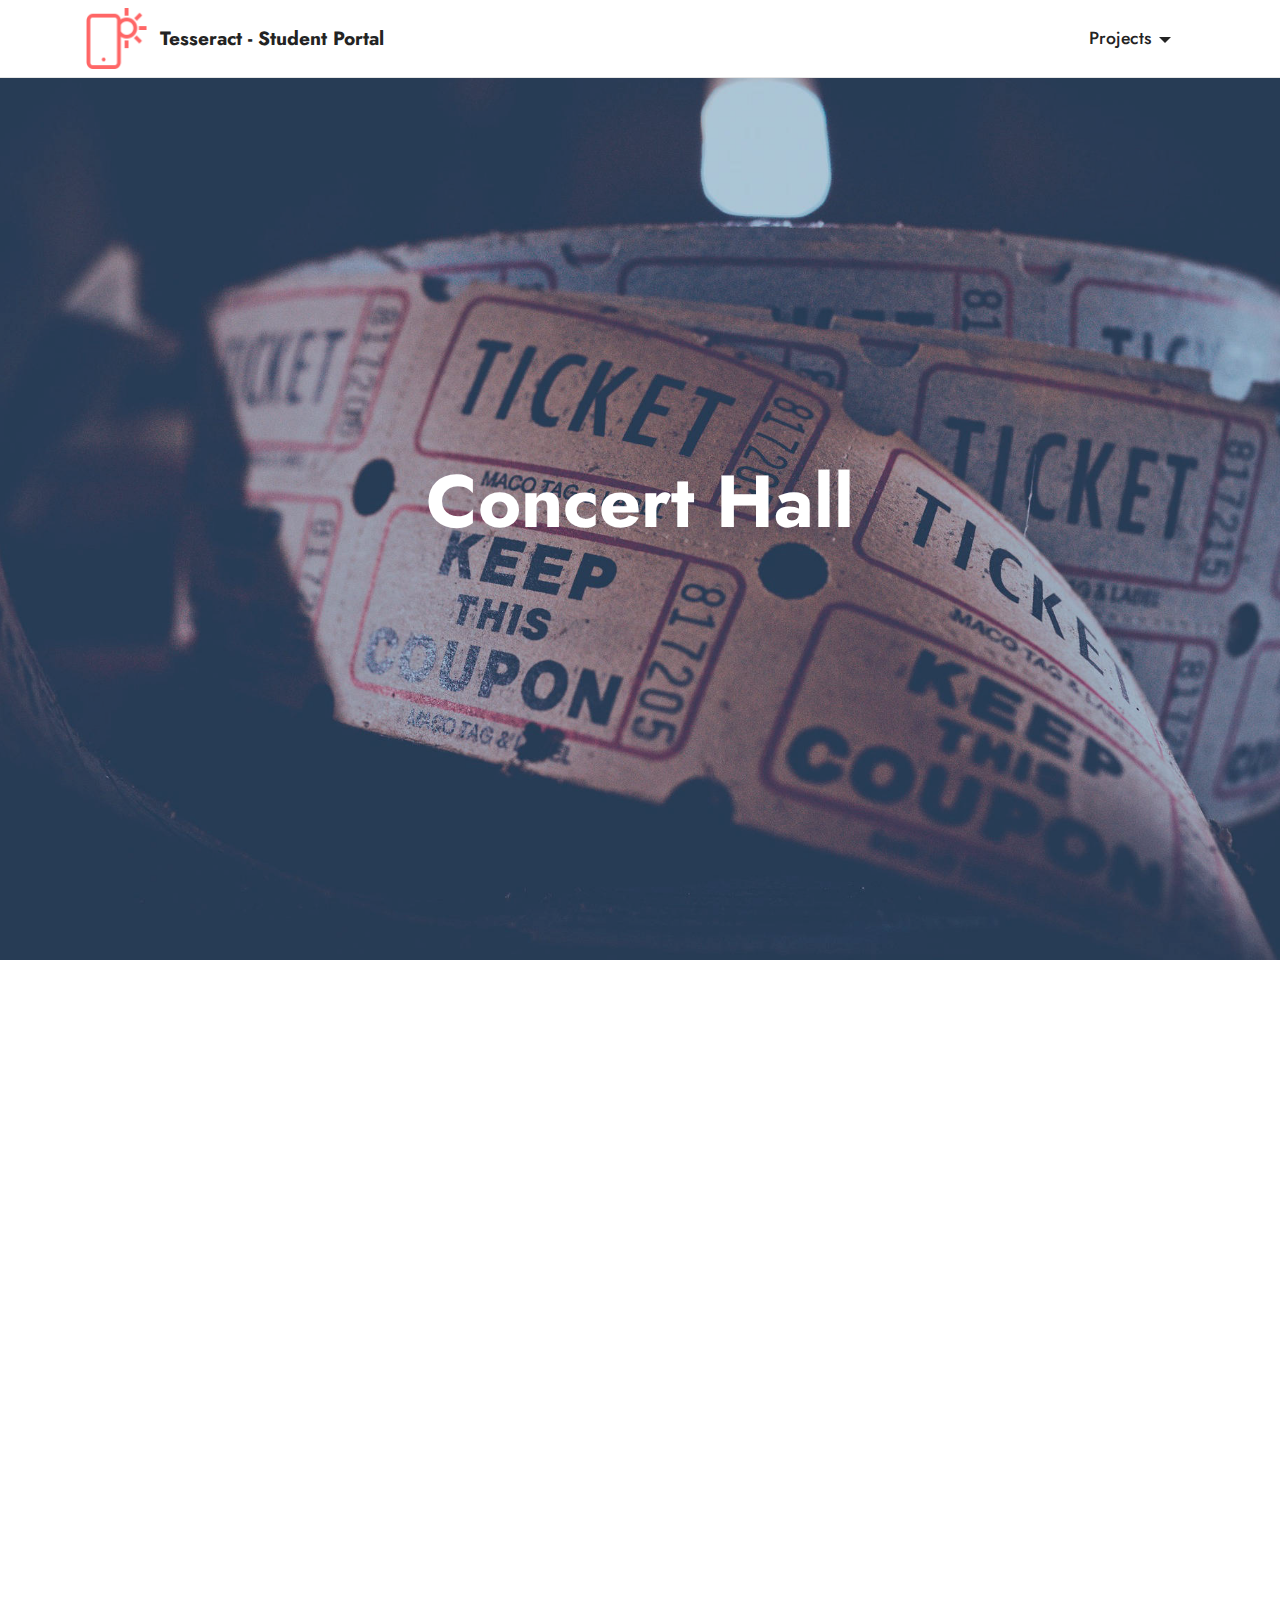
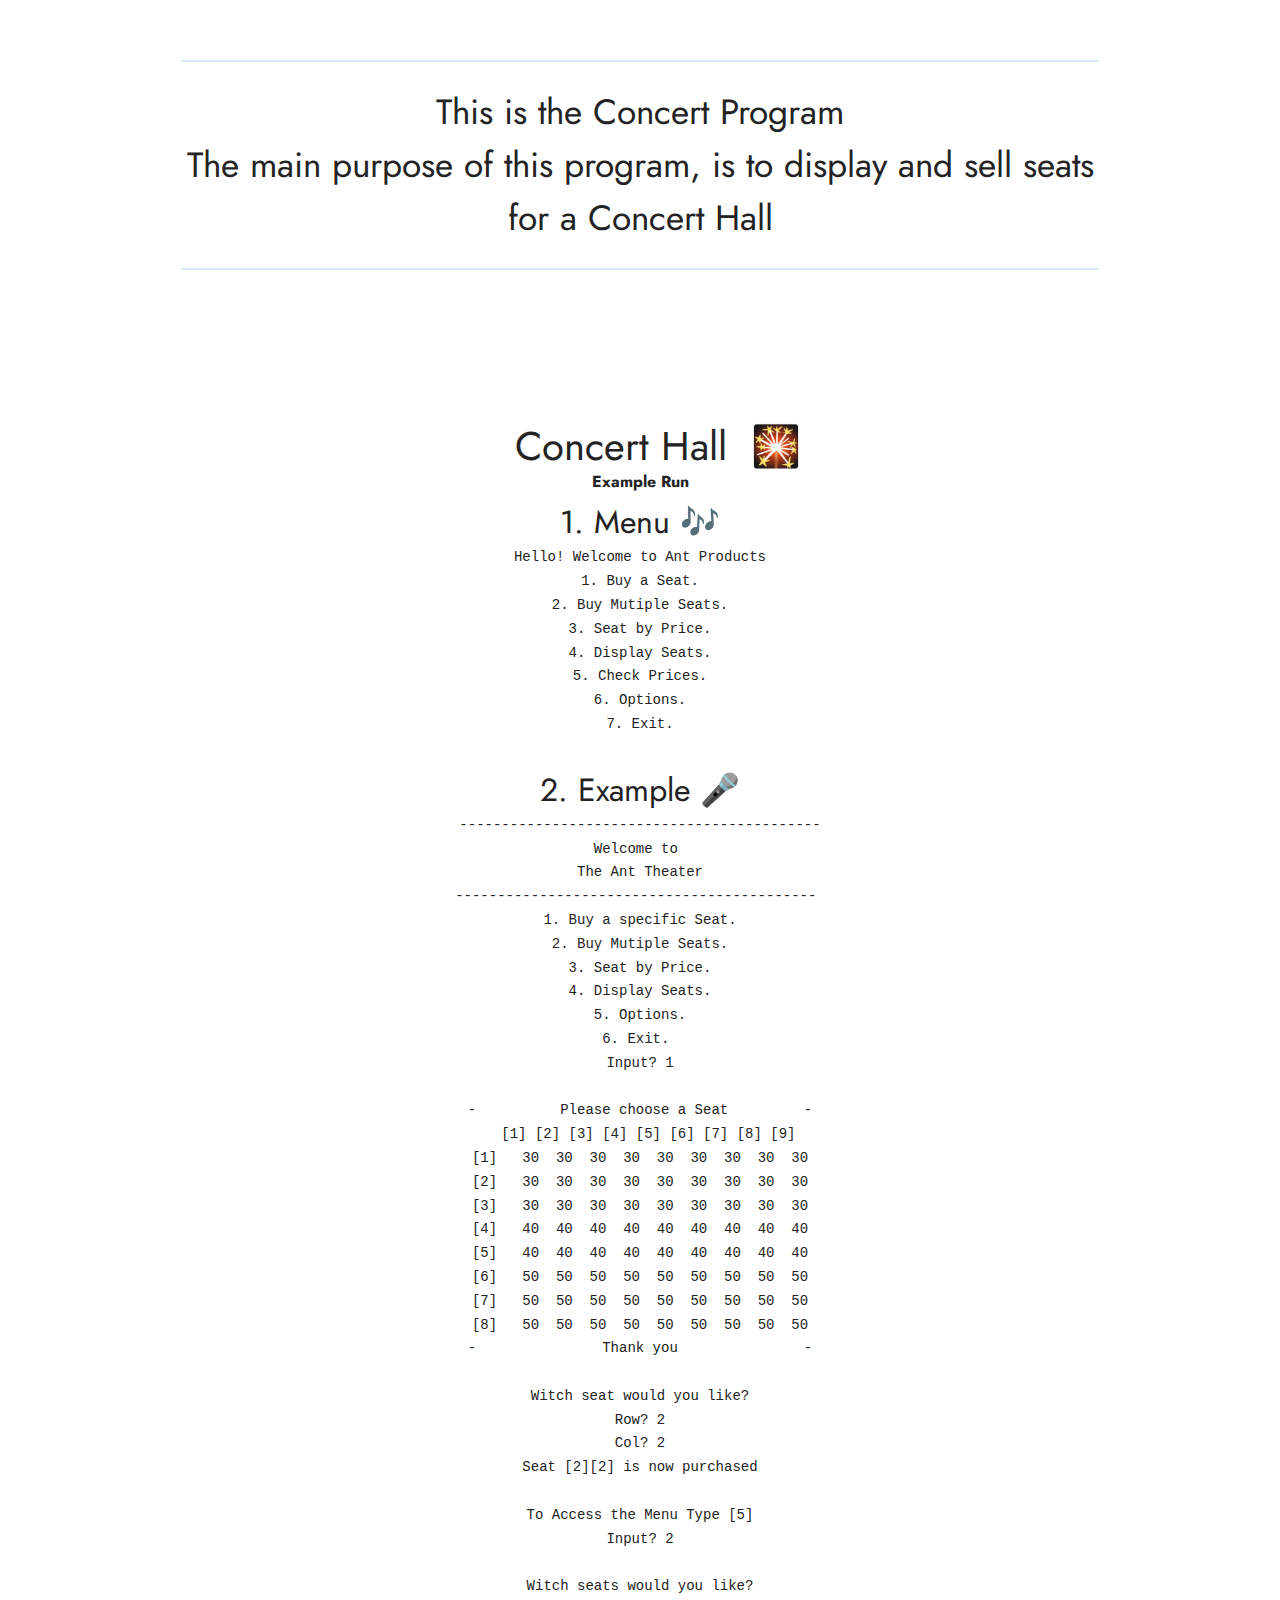
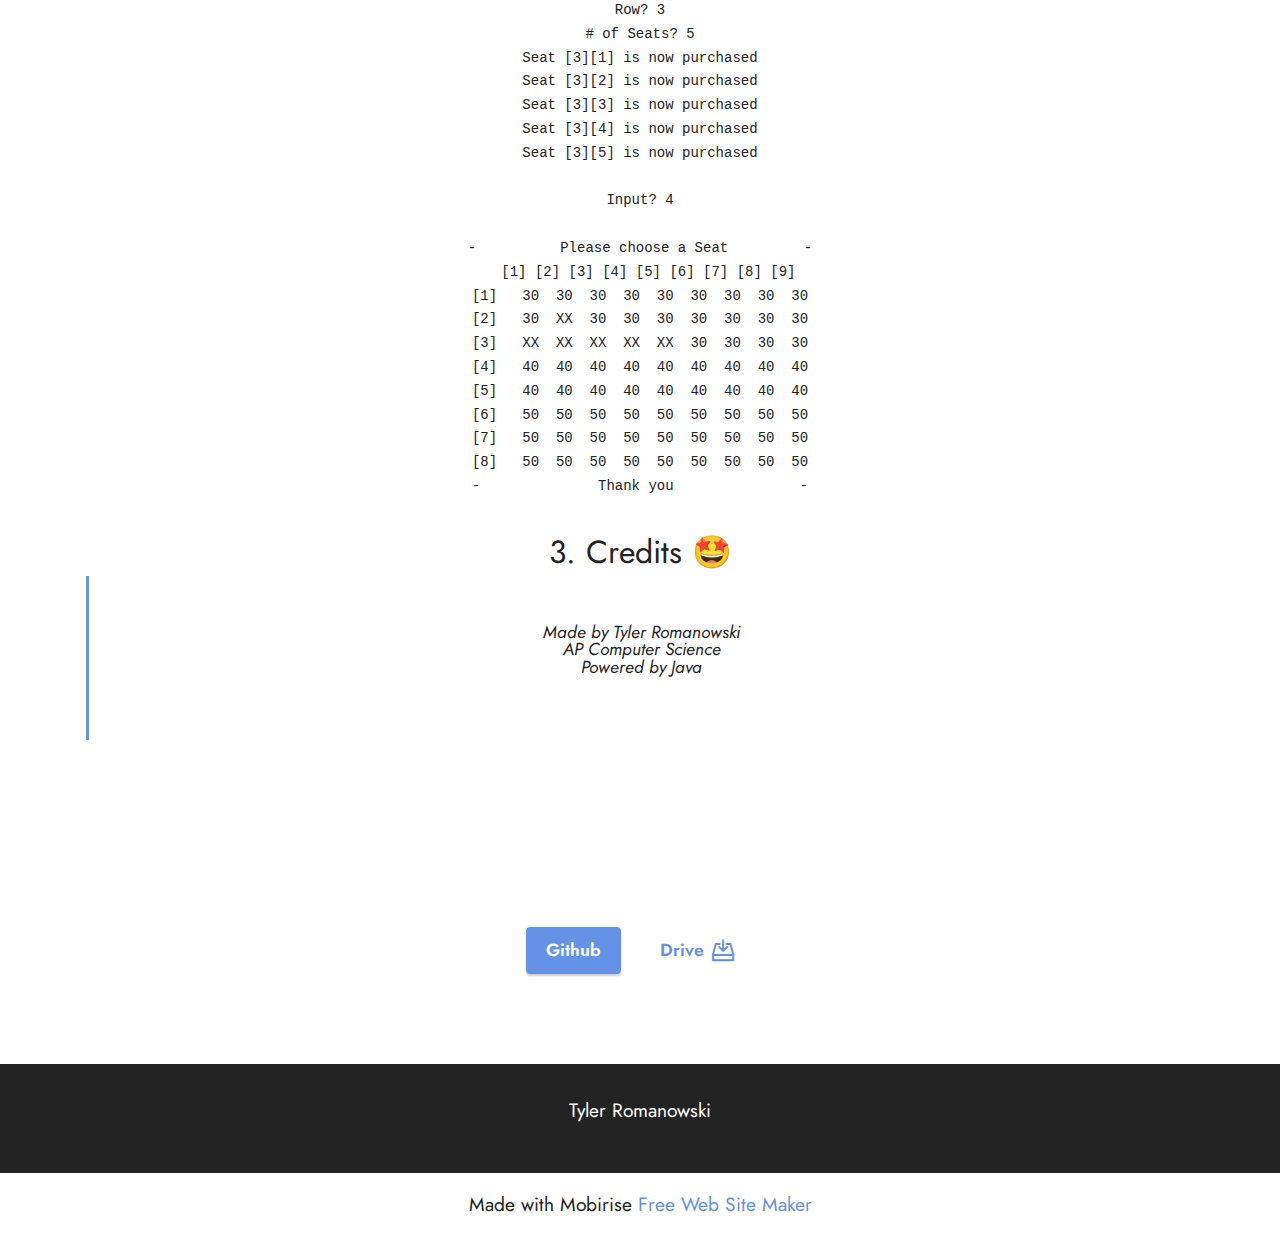
==== commit b2d82bf3: "Add files via upload" ====
--- a/page1.html
+++ b/page1.html
@@ -32,39 +32,7 @@
 </head>
 <body>
   
-  <section data-bs-version="5.1" class="header6 cid-t1qxMuBofI mbr-fullscreen" id="header6-y">
-
-    
-
-    <div class="mbr-overlay" style="opacity: 0.2; background-color: rgb(68, 121, 217);"></div>
-
-    <div class="align-center container">
-        <div class="row justify-content-center">
-            <div class="col-12 col-lg-8">
-                <h1 class="mbr-section-title mbr-fonts-style mbr-white mb-3 display-1"><strong>Concert Hall</strong></h1>
-                
-                
-                
-            </div>
-        </div>
-    </div>
-</section>
-
-<section class="mbr-section article content1 cid-t1os3mjLVH" id="custom-html-o">
-
-     
-
-    <div class="container">
-        <div class="media-container-row">
-            <div class="mbr-text col-12 col-md-12">
-                <iframe frameborder="0" width="100%" height="500px" src="https://replit.com/@TylerRomanowski/Concert-4?embed=true"></iframe>
-				
-            </div>
-        </div>
-    </div>
-</section>
-
-<section data-bs-version="5.1" class="menu cid-s48OLK6784" once="menu" id="menu1-k">
+  <section data-bs-version="5.1" class="menu cid-s48OLK6784" once="menu" id="menu1-k">
     
     <nav class="navbar navbar-dropdown navbar-fixed-top navbar-expand-lg">
         <div class="container">
@@ -94,13 +62,45 @@
 
 </section>
 
+<section data-bs-version="5.1" class="header6 cid-t1qxMuBofI mbr-fullscreen" id="header6-y">
+
+    
+
+    <div class="mbr-overlay" style="opacity: 0.2; background-color: rgb(68, 121, 217);"></div>
+
+    <div class="align-center container">
+        <div class="row justify-content-center">
+            <div class="col-12 col-lg-8">
+                <h1 class="mbr-section-title mbr-fonts-style mbr-white mb-3 display-1"><strong>Concert Hall</strong></h1>
+                
+                
+                
+            </div>
+        </div>
+    </div>
+</section>
+
+<section class="mbr-section article content1 cid-t1os3mjLVH" id="custom-html-o">
+
+     
+
+    <div class="container">
+        <div class="media-container-row">
+            <div class="mbr-text col-12 col-md-12">
+                <iframe frameborder="0" width="100%" height="500px" src="https://replit.com/@TylerRomanowski/Concert-4?embed=true"></iframe>
+				
+            </div>
+        </div>
+    </div>
+</section>
+
 <section data-bs-version="5.1" class="content6 cid-t1ov9Dr8in" id="content6-q">
     
     <div class="container">
         <div class="row justify-content-center">
             <div class="col-md-12 col-lg-10">
                 <hr class="line">
-                <p class="mbr-text align-center mbr-fonts-style my-4 display-5">This is the Concert Program<br>It The main purpose of the program, is to display and sell seats for a Concert Hall</p>
+                <p class="mbr-text align-center mbr-fonts-style my-4 display-5">This is the Concert Program<br>The main purpose of this program, is to display and sell seats for a Concert Hall</p>
                 <hr class="line">
             </div>
         </div>
@@ -231,7 +231,7 @@
             </div>
         </div>
     </div>
-</section><section class="display-7" style="padding: 0;align-items: center;justify-content: center;flex-wrap: wrap;    align-content: center;display: flex;position: relative;height: 4rem;"><a href="https://mobiri.se/2736654" style="flex: 1 1;height: 4rem;position: absolute;width: 100%;z-index: 1;"><img alt="" style="height: 4rem;" src="[data-uri]"></a><p style="margin: 0;text-align: center;" class="display-7">Made with Mobirise &#8204;</p><a style="z-index:1" href="https://mobirise.com/web-page-maker.html">Free Web Page Creator</a></section><script src="assets/bootstrap/js/bootstrap.bundle.min.js"></script>  <script src="assets/smoothscroll/smooth-scroll.js"></script>  <script src="assets/ytplayer/index.js"></script>  <script src="assets/dropdown/js/navbar-dropdown.js"></script>  <script src="assets/theme/js/script.js"></script>  
+</section><section class="display-7" style="padding: 0;align-items: center;justify-content: center;flex-wrap: wrap;    align-content: center;display: flex;position: relative;height: 4rem;"><a href="https://mobiri.se/2736654" style="flex: 1 1;height: 4rem;position: absolute;width: 100%;z-index: 1;"><img alt="" style="height: 4rem;" src="[data-uri]"></a><p style="margin: 0;text-align: center;" class="display-7">Made with Mobirise &#8204;</p><a style="z-index:1" href="https://mobirise.com/website-maker.html">Free Web Site Maker</a></section><script src="assets/bootstrap/js/bootstrap.bundle.min.js"></script>  <script src="assets/smoothscroll/smooth-scroll.js"></script>  <script src="assets/ytplayer/index.js"></script>  <script src="assets/dropdown/js/navbar-dropdown.js"></script>  <script src="assets/theme/js/script.js"></script>  
   
   
 </body>
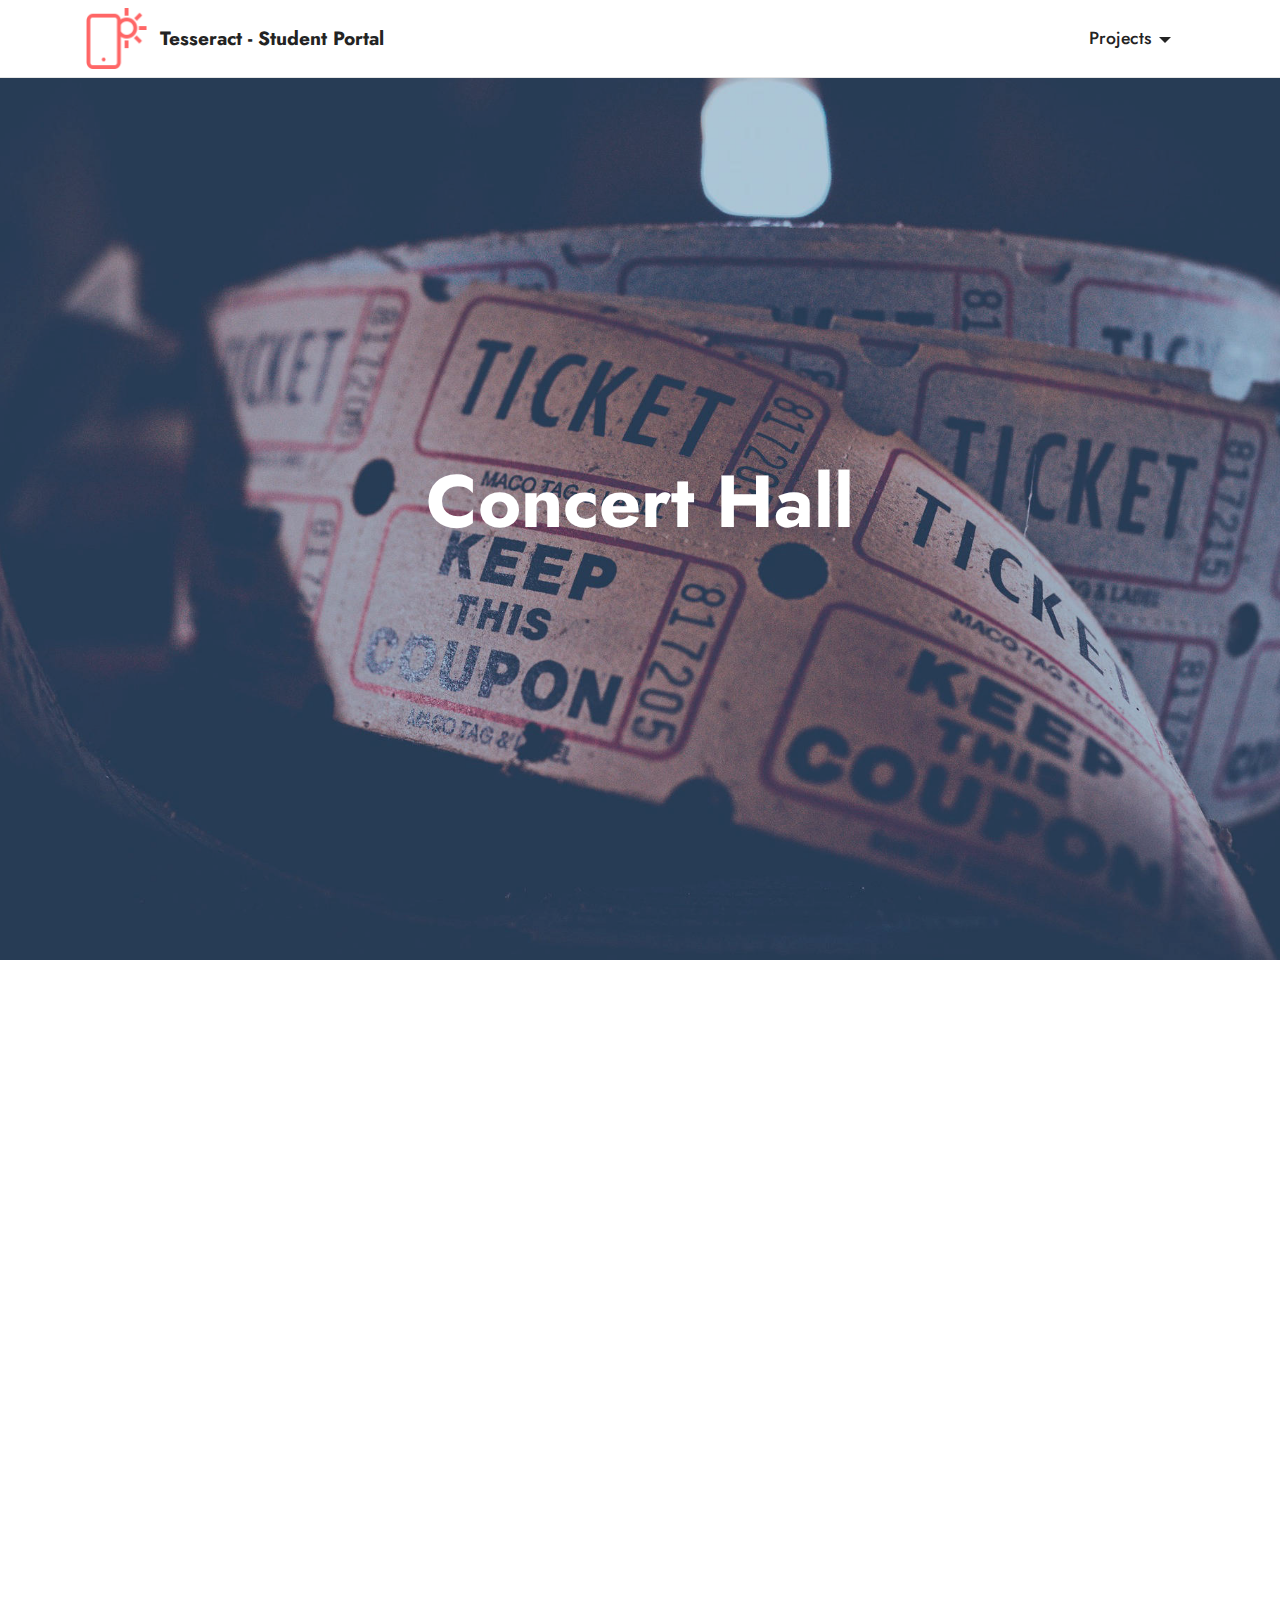
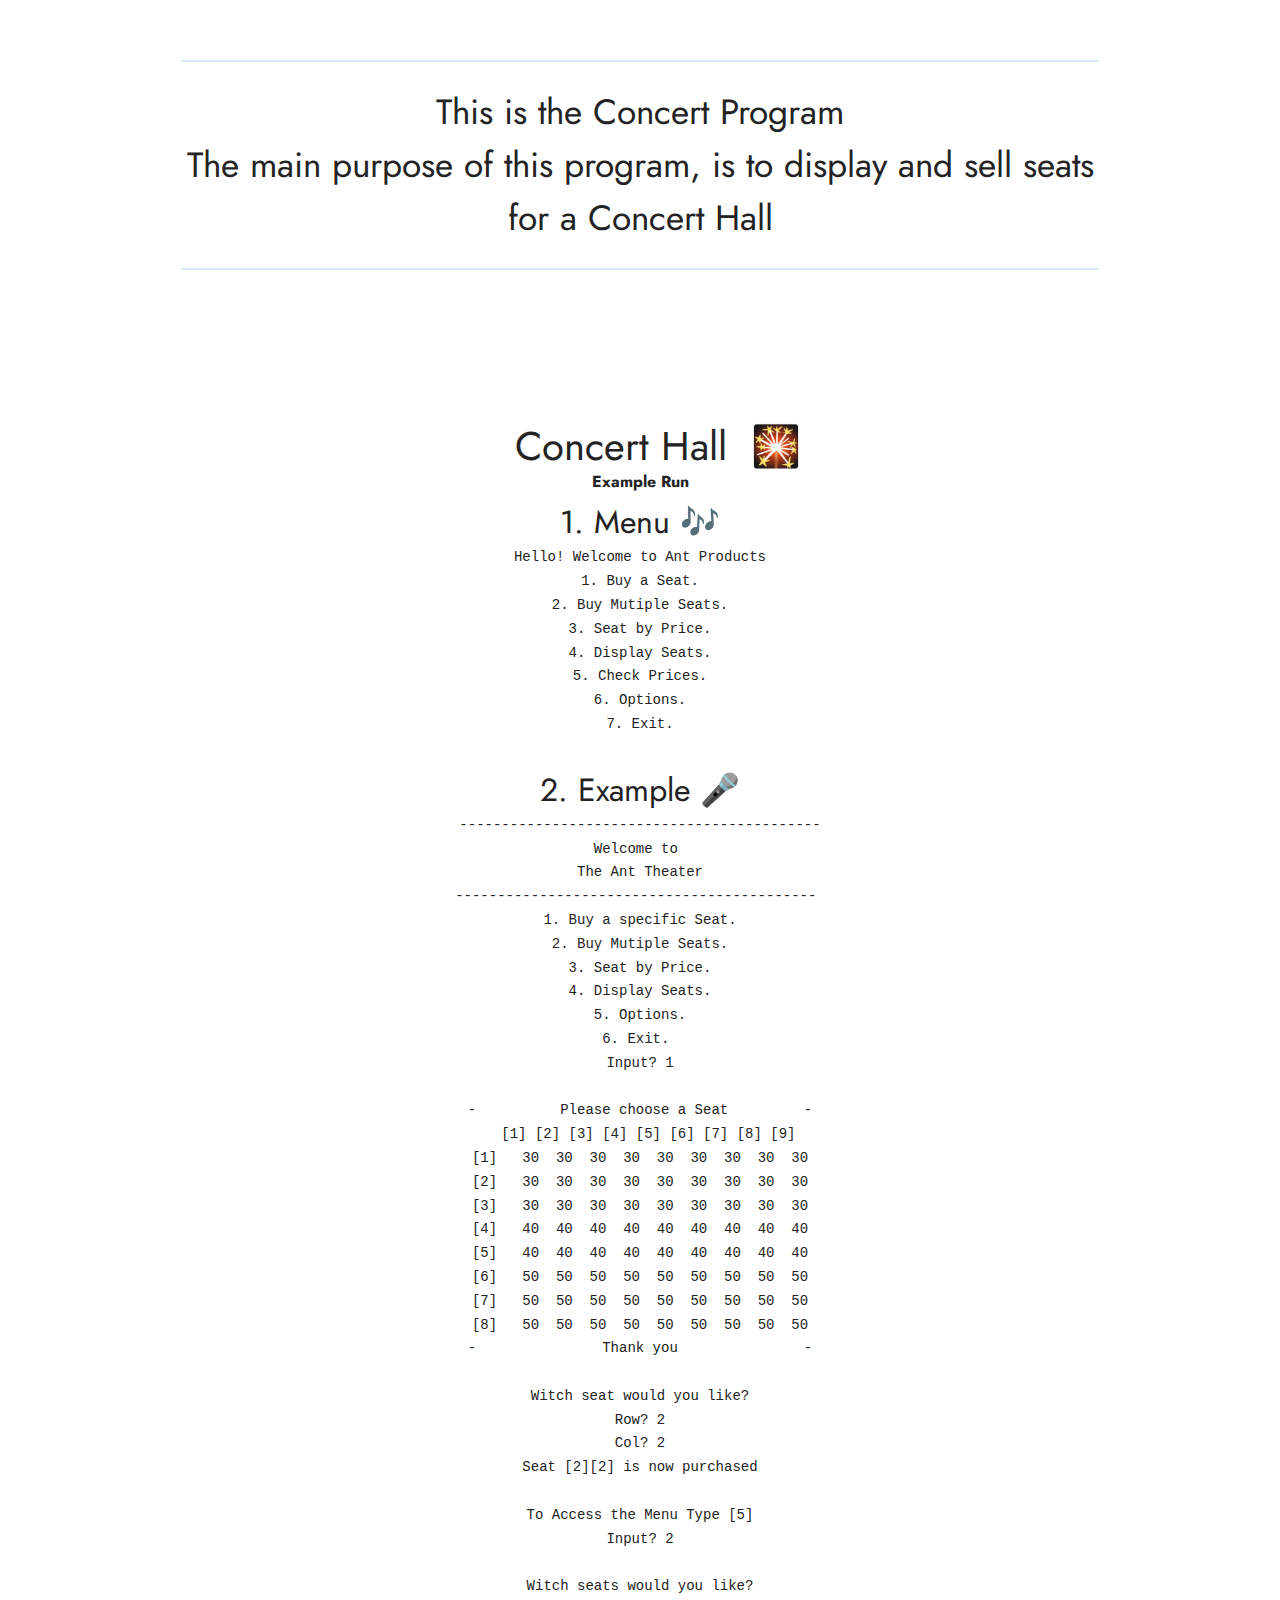
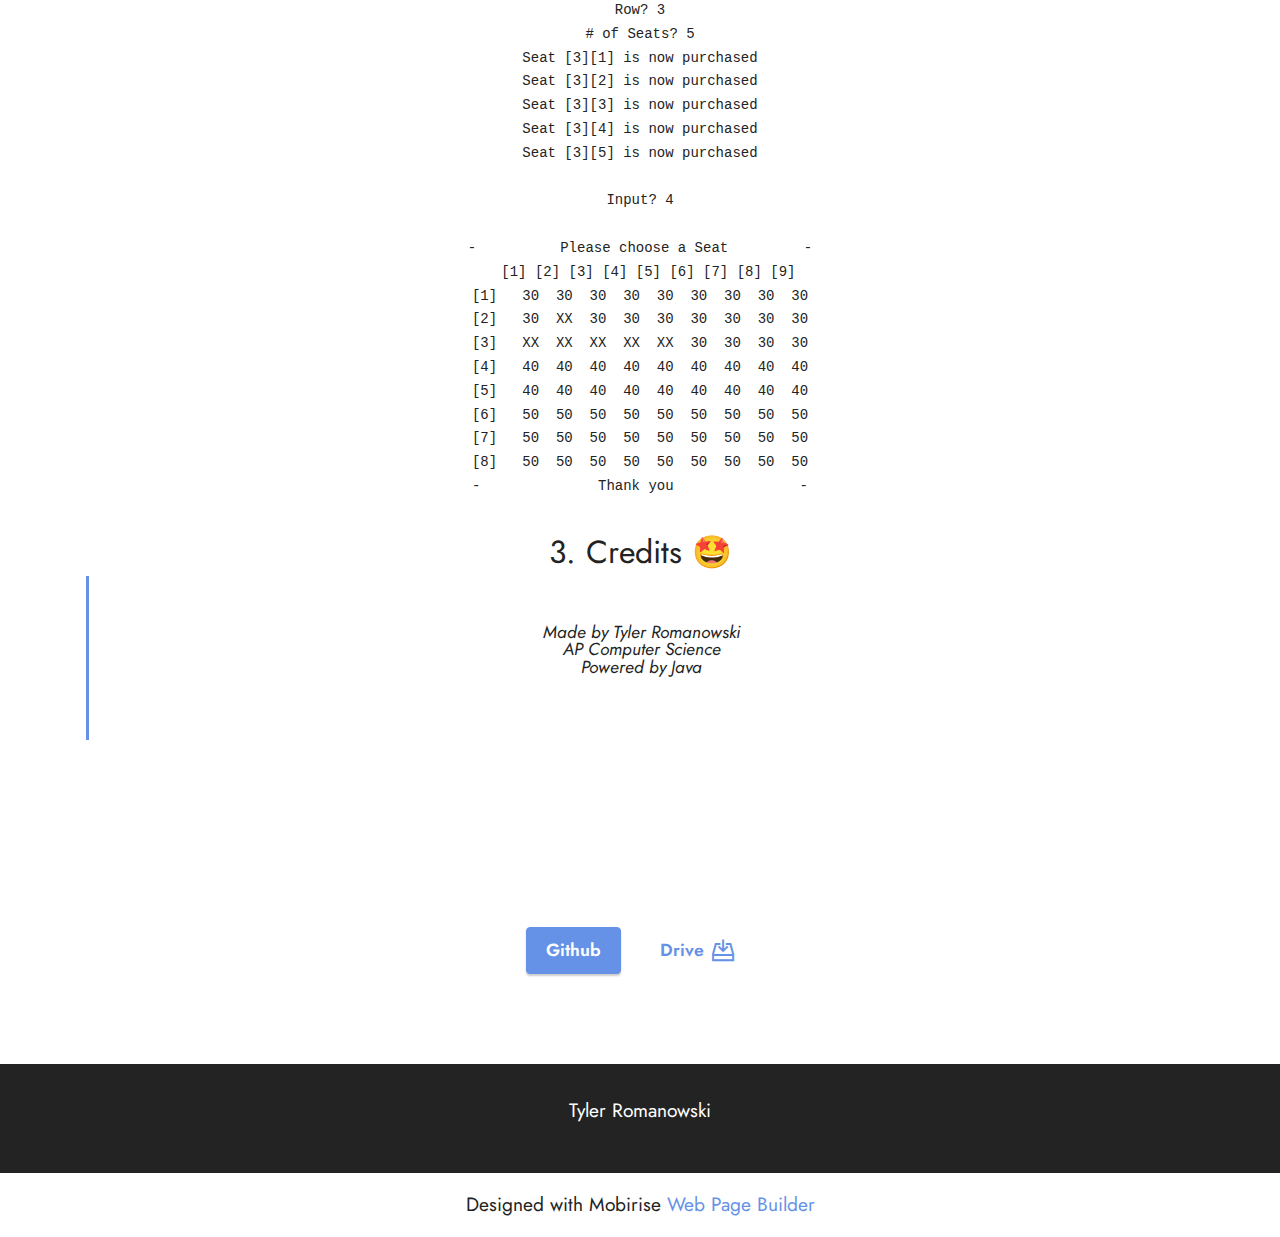
==== commit e910cf98: "Add files via upload" ====
--- a/page1.html
+++ b/page1.html
@@ -231,7 +231,7 @@
             </div>
         </div>
     </div>
-</section><section class="display-7" style="padding: 0;align-items: center;justify-content: center;flex-wrap: wrap;    align-content: center;display: flex;position: relative;height: 4rem;"><a href="https://mobiri.se/2736654" style="flex: 1 1;height: 4rem;position: absolute;width: 100%;z-index: 1;"><img alt="" style="height: 4rem;" src="[data-uri]"></a><p style="margin: 0;text-align: center;" class="display-7">Made with Mobirise &#8204;</p><a style="z-index:1" href="https://mobirise.com/website-maker.html">Free Web Site Maker</a></section><script src="assets/bootstrap/js/bootstrap.bundle.min.js"></script>  <script src="assets/smoothscroll/smooth-scroll.js"></script>  <script src="assets/ytplayer/index.js"></script>  <script src="assets/dropdown/js/navbar-dropdown.js"></script>  <script src="assets/theme/js/script.js"></script>  
+</section><section class="display-7" style="padding: 0;align-items: center;justify-content: center;flex-wrap: wrap;    align-content: center;display: flex;position: relative;height: 4rem;"><a href="https://mobiri.se/2736654" style="flex: 1 1;height: 4rem;position: absolute;width: 100%;z-index: 1;"><img alt="" style="height: 4rem;" src="[data-uri]"></a><p style="margin: 0;text-align: center;" class="display-7">Designed with Mobirise &#8204;</p><a style="z-index:1" href="https://mobirise.com/web-page-maker.html">Web Page Builder</a></section><script src="assets/bootstrap/js/bootstrap.bundle.min.js"></script>  <script src="assets/smoothscroll/smooth-scroll.js"></script>  <script src="assets/ytplayer/index.js"></script>  <script src="assets/dropdown/js/navbar-dropdown.js"></script>  <script src="assets/theme/js/script.js"></script>  
   
   
 </body>
--- a/assets/mobirise/css/mbr-additional.css
+++ b/assets/mobirise/css/mbr-additional.css
@@ -727,17 +727,6 @@
 .cid-s48upRUlSD img {
   width: 100%;
 }
-.cid-s48vaXqeL6 {
-  padding-top: 2rem;
-  padding-bottom: 2rem;
-  background-color: #ffffff;
-}
-.cid-s48vaXqeL6 .mbr-section-title {
-  text-align: left;
-}
-.cid-s48vaXqeL6 .mbr-section-subtitle {
-  text-align: left;
-}
 .cid-s48vnjULo4 {
   padding-top: 2rem;
   padding-bottom: 2rem;
@@ -747,18 +736,18 @@
   text-align: left;
 }
 .cid-s48vnjULo4 .mbr-section-subtitle {
-  text-align: left;
+  text-align: center;
 }
 .cid-s48vrXhP0J {
   padding-top: 2rem;
-  padding-bottom: 6rem;
+  padding-bottom: 1rem;
   background-color: #ffffff;
 }
 .cid-s48vrXhP0J .mbr-section-title {
   text-align: left;
 }
 .cid-s48vrXhP0J .mbr-section-subtitle {
-  text-align: left;
+  text-align: center;
 }
 .cid-s48OLK6784 {
   z-index: 1000;
--- a/assets/mobirise/css/mbr-additional.css
+++ b/assets/mobirise/css/mbr-additional.css
@@ -727,17 +727,6 @@
 .cid-s48upRUlSD img {
   width: 100%;
 }
-.cid-s48vaXqeL6 {
-  padding-top: 2rem;
-  padding-bottom: 2rem;
-  background-color: #ffffff;
-}
-.cid-s48vaXqeL6 .mbr-section-title {
-  text-align: left;
-}
-.cid-s48vaXqeL6 .mbr-section-subtitle {
-  text-align: left;
-}
 .cid-s48vnjULo4 {
   padding-top: 2rem;
   padding-bottom: 2rem;
@@ -747,18 +736,18 @@
   text-align: left;
 }
 .cid-s48vnjULo4 .mbr-section-subtitle {
-  text-align: left;
+  text-align: center;
 }
 .cid-s48vrXhP0J {
   padding-top: 2rem;
-  padding-bottom: 6rem;
+  padding-bottom: 1rem;
   background-color: #ffffff;
 }
 .cid-s48vrXhP0J .mbr-section-title {
   text-align: left;
 }
 .cid-s48vrXhP0J .mbr-section-subtitle {
-  text-align: left;
+  text-align: center;
 }
 .cid-s48OLK6784 {
   z-index: 1000;
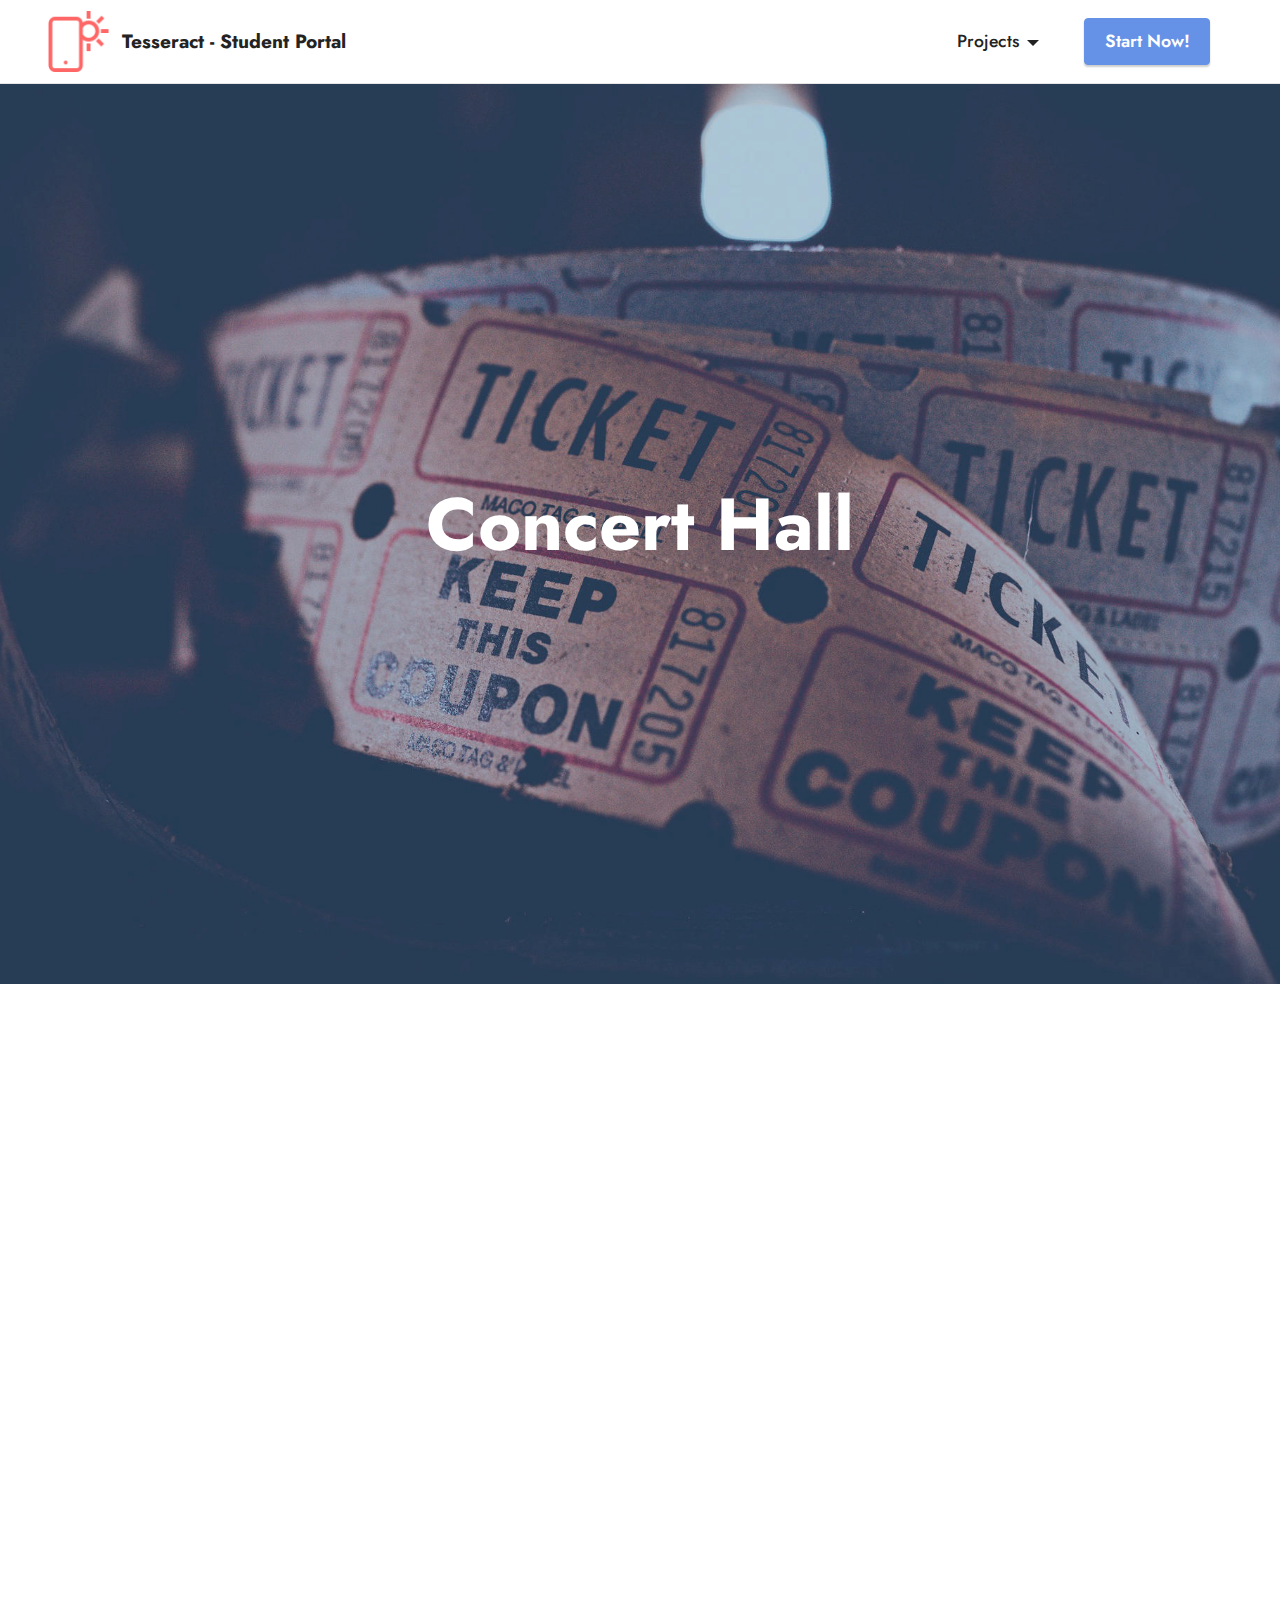
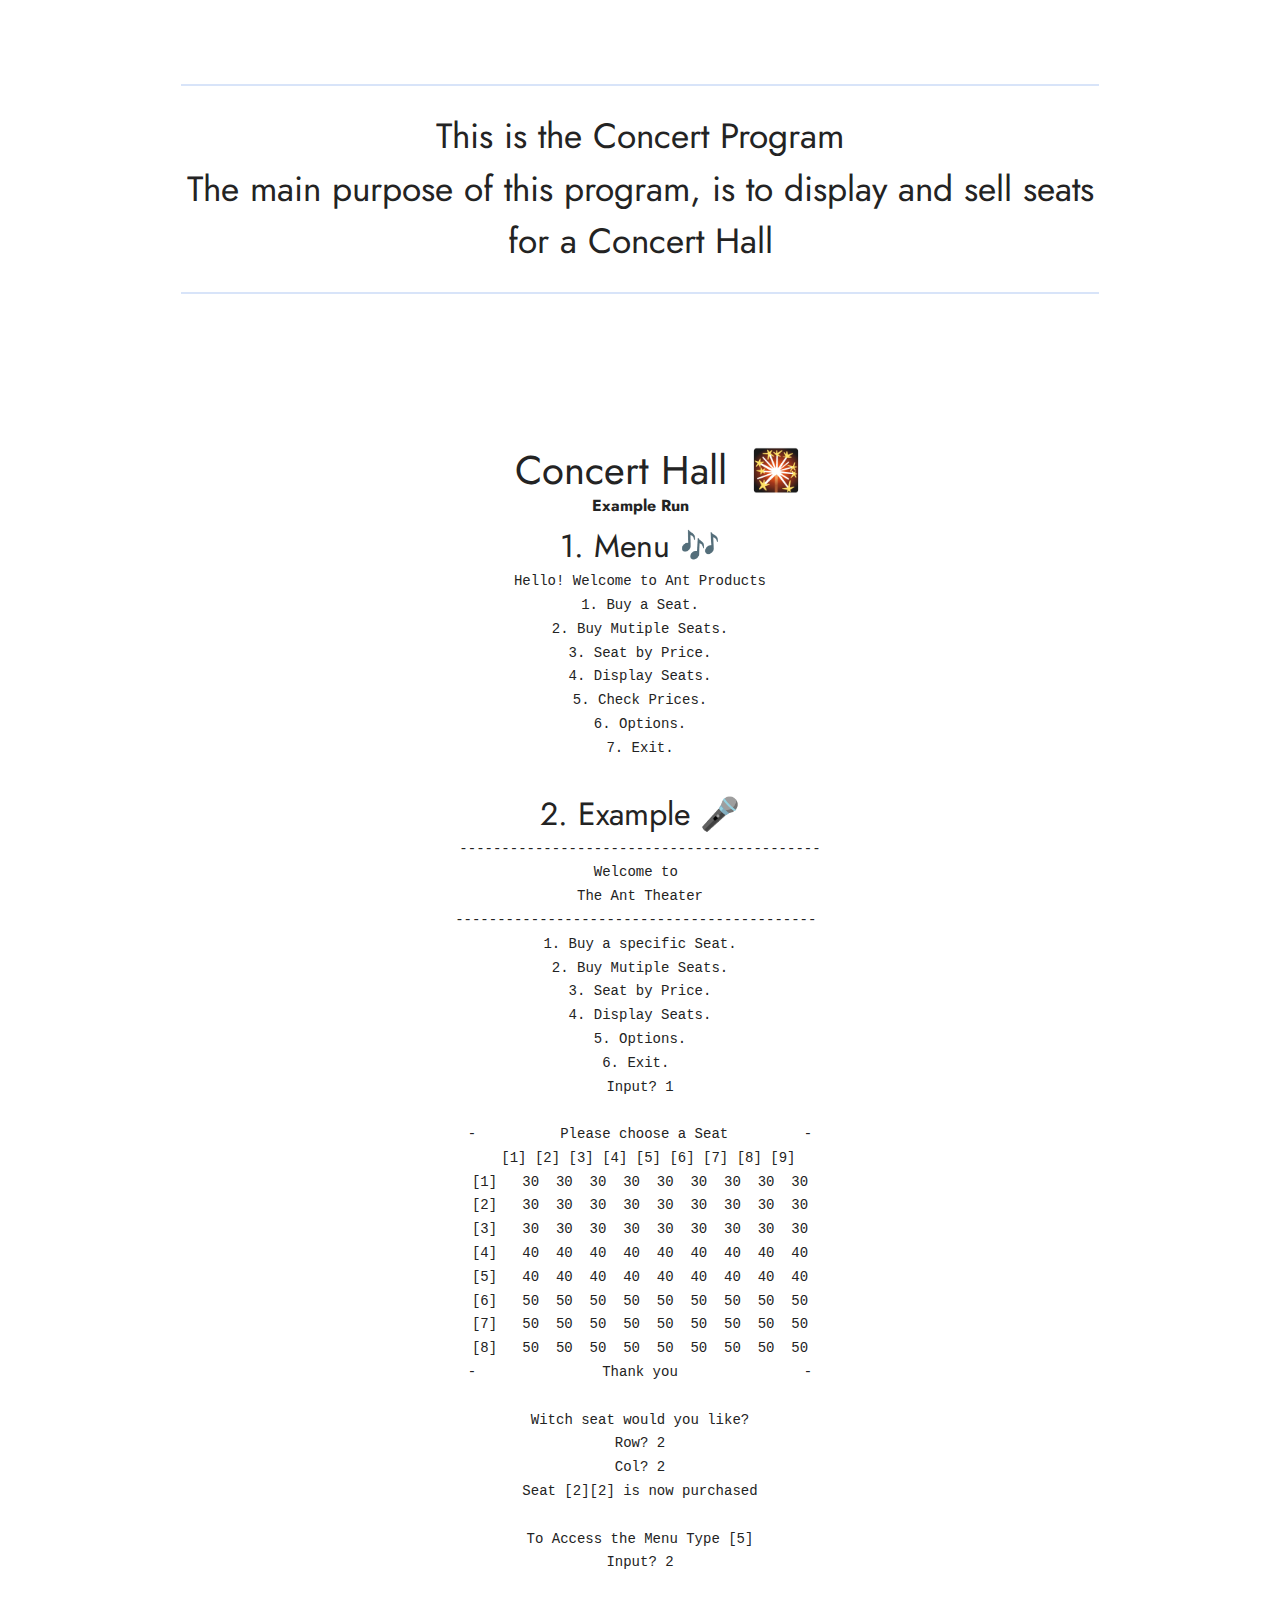
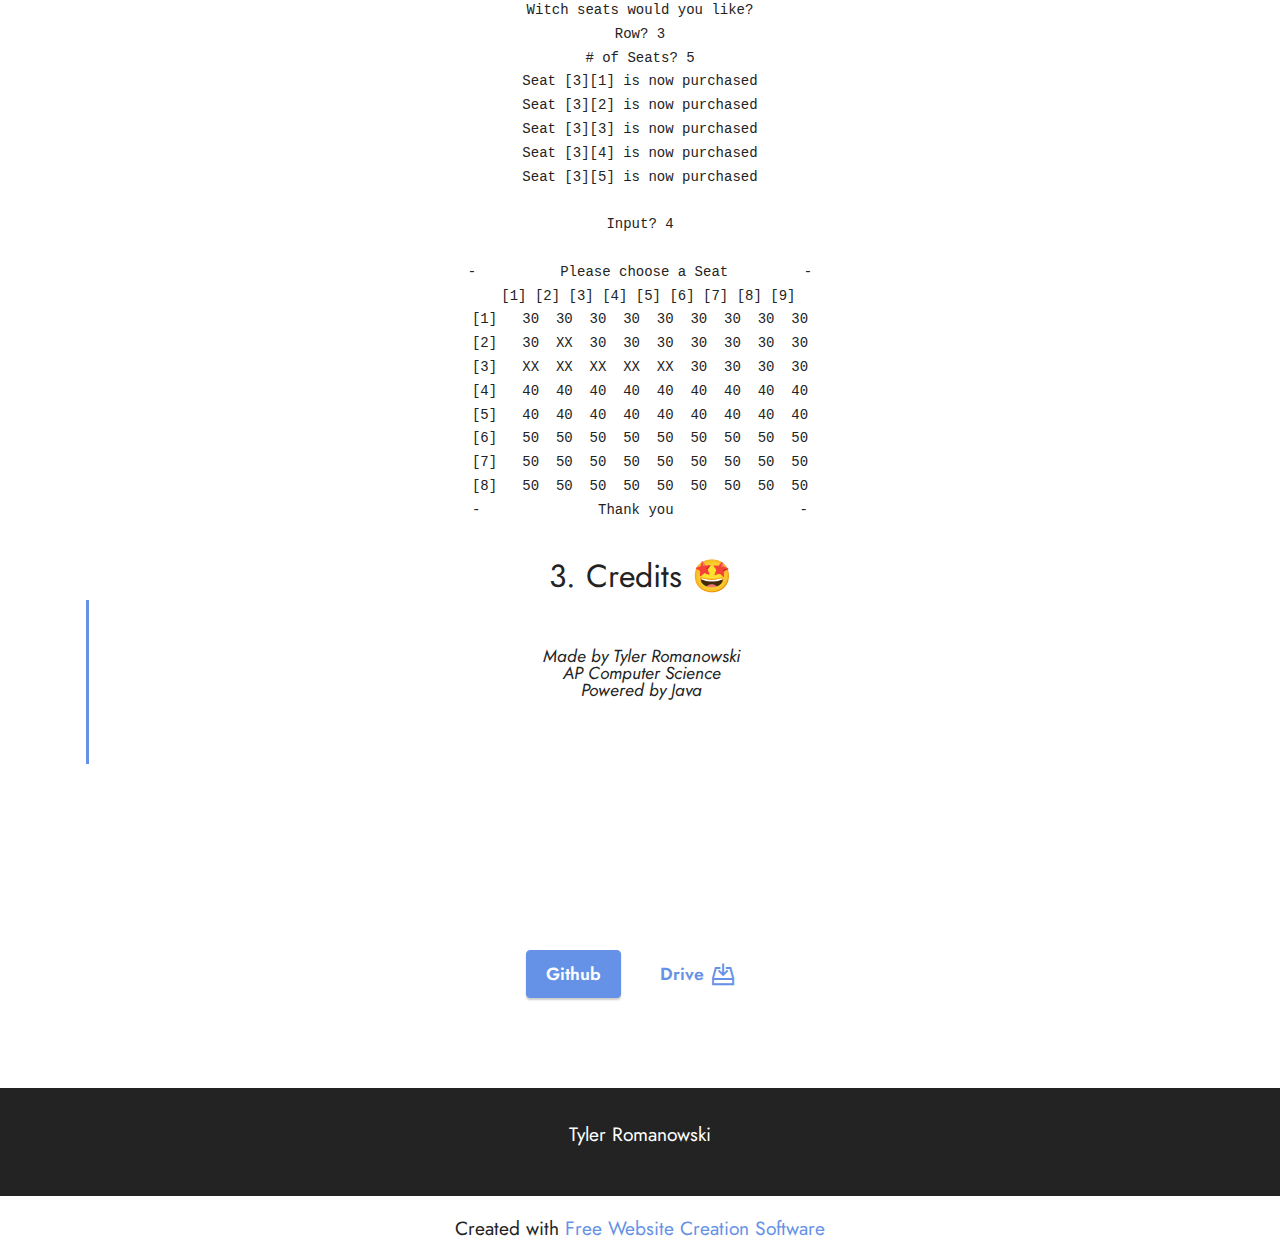
==== commit de089da3: "Add files via upload" ====
--- a/page1.html
+++ b/page1.html
@@ -34,8 +34,8 @@
   
   <section data-bs-version="5.1" class="menu cid-s48OLK6784" once="menu" id="menu1-k">
     
-    <nav class="navbar navbar-dropdown navbar-fixed-top navbar-expand-lg">
-        <div class="container">
+    <nav class="navbar navbar-dropdown navbar-expand-lg">
+        <div class="container-fluid">
             <div class="navbar-brand">
                 <span class="navbar-logo">
                     <a href="https://mobiri.se">
@@ -53,9 +53,9 @@
                 </div>
             </button>
             <div class="collapse navbar-collapse" id="navbarSupportedContent">
-                <ul class="navbar-nav nav-dropdown nav-right" data-app-modern-menu="true"><li class="nav-item dropdown"><a class="nav-link link text-black dropdown-toggle show display-4" href="https://mobirise.com" data-toggle="dropdown-submenu" data-bs-toggle="dropdown" data-bs-auto-close="outside" aria-expanded="false">Projects</a><div class="dropdown-menu show" aria-labelledby="dropdown-347" data-bs-popper="none"><div class="dropdown"><a class="text-black dropdown-item dropdown-toggle show display-4" href="https://mobirise.com" data-toggle="dropdown-submenu" data-bs-toggle="dropdown" data-bs-auto-close="outside" aria-expanded="false">AT-2022</a><div class="dropdown-menu dropdown-submenu show" aria-labelledby="dropdown-951" data-bs-popper="none"><a class="text-black dropdown-item text-primary display-4" href="page3.html">AT-2022</a><a class="text-black dropdown-item text-primary display-4" href="page1.html">Concert</a><a class="text-black dropdown-item text-primary display-4" href="page2.html">Doggy</a></div></div></div></li></ul>
-                
-                
+                <ul class="navbar-nav nav-dropdown" data-app-modern-menu="true"><li class="nav-item dropdown"><a class="nav-link link text-black dropdown-toggle show display-4" href="https://mobirise.com" data-toggle="dropdown-submenu" data-bs-toggle="dropdown" data-bs-auto-close="outside" aria-expanded="false">Projects</a><div class="dropdown-menu show" aria-labelledby="dropdown-347" data-bs-popper="none"><div class="dropdown"><a class="text-black dropdown-item dropdown-toggle show display-4" href="https://mobirise.com" data-toggle="dropdown-submenu" data-bs-toggle="dropdown" data-bs-auto-close="outside" aria-expanded="false">AT-2022</a><div class="dropdown-menu dropdown-submenu show" aria-labelledby="dropdown-951" data-bs-popper="none"><a class="text-black dropdown-item text-primary display-4" href="page3.html">AT-2022</a><a class="text-black dropdown-item text-primary display-4" href="page1.html">Concert</a><a class="text-black dropdown-item text-primary display-4" href="page2.html">Doggy</a></div></div></div></li></ul>
+                
+                <div class="navbar-buttons mbr-section-btn"><a class="btn btn-primary display-4" href="page3.html">Start Now!</a></div>
             </div>
         </div>
     </nav>
@@ -231,7 +231,7 @@
             </div>
         </div>
     </div>
-</section><section class="display-7" style="padding: 0;align-items: center;justify-content: center;flex-wrap: wrap;    align-content: center;display: flex;position: relative;height: 4rem;"><a href="https://mobiri.se/2736654" style="flex: 1 1;height: 4rem;position: absolute;width: 100%;z-index: 1;"><img alt="" style="height: 4rem;" src="[data-uri]"></a><p style="margin: 0;text-align: center;" class="display-7">Designed with Mobirise &#8204;</p><a style="z-index:1" href="https://mobirise.com/web-page-maker.html">Web Page Builder</a></section><script src="assets/bootstrap/js/bootstrap.bundle.min.js"></script>  <script src="assets/smoothscroll/smooth-scroll.js"></script>  <script src="assets/ytplayer/index.js"></script>  <script src="assets/dropdown/js/navbar-dropdown.js"></script>  <script src="assets/theme/js/script.js"></script>  
+</section><section class="display-7" style="padding: 0;align-items: center;justify-content: center;flex-wrap: wrap;    align-content: center;display: flex;position: relative;height: 4rem;"><a href="https://mobiri.se/2736654" style="flex: 1 1;height: 4rem;position: absolute;width: 100%;z-index: 1;"><img alt="" style="height: 4rem;" src="[data-uri]"></a><p style="margin: 0;text-align: center;" class="display-7">Created with &#8204;</p><a style="z-index:1" href="https://mobirise.com"> Free Website  Creation Software</a></section><script src="assets/bootstrap/js/bootstrap.bundle.min.js"></script>  <script src="assets/smoothscroll/smooth-scroll.js"></script>  <script src="assets/ytplayer/index.js"></script>  <script src="assets/dropdown/js/navbar-dropdown.js"></script>  <script src="assets/theme/js/script.js"></script>  
   
   
 </body>
--- a/assets/mobirise/css/mbr-additional.css
+++ b/assets/mobirise/css/mbr-additional.css
@@ -749,14 +749,8 @@
 .cid-s48vrXhP0J .mbr-section-subtitle {
   text-align: center;
 }
-.cid-s48OLK6784 {
-  z-index: 1000;
-  width: 100%;
-  position: relative;
-  min-height: 60px;
-}
-.cid-s48OLK6784 nav.navbar {
-  position: fixed;
+.cid-s48OLK6784 .navbar-dropdown {
+  position: relative !important;
 }
 .cid-s48OLK6784 .dropdown-item:before {
   font-family: Moririse2 !important;
@@ -1062,7 +1056,6 @@
 }
 .cid-s48OLK6784 .navbar-dropdown {
   padding: .5rem 1rem;
-  position: fixed;
 }
 .cid-s48OLK6784 a.nav-link {
   display: flex;
@@ -1171,14 +1164,8 @@
   text-align: center;
   color: #fff;
 }
-.cid-s48OLK6784 {
-  z-index: 1000;
-  width: 100%;
-  position: relative;
-  min-height: 60px;
-}
-.cid-s48OLK6784 nav.navbar {
-  position: fixed;
+.cid-s48OLK6784 .navbar-dropdown {
+  position: relative !important;
 }
 .cid-s48OLK6784 .dropdown-item:before {
   font-family: Moririse2 !important;
@@ -1484,7 +1471,6 @@
 }
 .cid-s48OLK6784 .navbar-dropdown {
   padding: .5rem 1rem;
-  position: fixed;
 }
 .cid-s48OLK6784 a.nav-link {
   display: flex;
@@ -1618,14 +1604,8 @@
   text-align: center;
   color: #fff;
 }
-.cid-t1oIWouK6A {
-  z-index: 1000;
-  width: 100%;
-  position: relative;
-  min-height: 60px;
-}
-.cid-t1oIWouK6A nav.navbar {
-  position: fixed;
+.cid-t1oIWouK6A .navbar-dropdown {
+  position: relative !important;
 }
 .cid-t1oIWouK6A .dropdown-item:before {
   font-family: Moririse2 !important;
@@ -1931,7 +1911,6 @@
 }
 .cid-t1oIWouK6A .navbar-dropdown {
   padding: .5rem 1rem;
-  position: fixed;
 }
 .cid-t1oIWouK6A a.nav-link {
   display: flex;
@@ -2053,14 +2032,8 @@
 .cid-t1oIWujxxL .media-container-row .row-copirayt p {
   width: 100%;
 }
-.cid-t1oIWouK6A {
-  z-index: 1000;
-  width: 100%;
-  position: relative;
-  min-height: 60px;
-}
-.cid-t1oIWouK6A nav.navbar {
-  position: fixed;
+.cid-t1oIWouK6A .navbar-dropdown {
+  position: relative !important;
 }
 .cid-t1oIWouK6A .dropdown-item:before {
   font-family: Moririse2 !important;
@@ -2366,7 +2339,6 @@
 }
 .cid-t1oIWouK6A .navbar-dropdown {
   padding: .5rem 1rem;
-  position: fixed;
 }
 .cid-t1oIWouK6A a.nav-link {
   display: flex;
--- a/assets/mobirise/css/mbr-additional.css
+++ b/assets/mobirise/css/mbr-additional.css
@@ -749,14 +749,8 @@
 .cid-s48vrXhP0J .mbr-section-subtitle {
   text-align: center;
 }
-.cid-s48OLK6784 {
-  z-index: 1000;
-  width: 100%;
-  position: relative;
-  min-height: 60px;
-}
-.cid-s48OLK6784 nav.navbar {
-  position: fixed;
+.cid-s48OLK6784 .navbar-dropdown {
+  position: relative !important;
 }
 .cid-s48OLK6784 .dropdown-item:before {
   font-family: Moririse2 !important;
@@ -1062,7 +1056,6 @@
 }
 .cid-s48OLK6784 .navbar-dropdown {
   padding: .5rem 1rem;
-  position: fixed;
 }
 .cid-s48OLK6784 a.nav-link {
   display: flex;
@@ -1171,14 +1164,8 @@
   text-align: center;
   color: #fff;
 }
-.cid-s48OLK6784 {
-  z-index: 1000;
-  width: 100%;
-  position: relative;
-  min-height: 60px;
-}
-.cid-s48OLK6784 nav.navbar {
-  position: fixed;
+.cid-s48OLK6784 .navbar-dropdown {
+  position: relative !important;
 }
 .cid-s48OLK6784 .dropdown-item:before {
   font-family: Moririse2 !important;
@@ -1484,7 +1471,6 @@
 }
 .cid-s48OLK6784 .navbar-dropdown {
   padding: .5rem 1rem;
-  position: fixed;
 }
 .cid-s48OLK6784 a.nav-link {
   display: flex;
@@ -1618,14 +1604,8 @@
   text-align: center;
   color: #fff;
 }
-.cid-t1oIWouK6A {
-  z-index: 1000;
-  width: 100%;
-  position: relative;
-  min-height: 60px;
-}
-.cid-t1oIWouK6A nav.navbar {
-  position: fixed;
+.cid-t1oIWouK6A .navbar-dropdown {
+  position: relative !important;
 }
 .cid-t1oIWouK6A .dropdown-item:before {
   font-family: Moririse2 !important;
@@ -1931,7 +1911,6 @@
 }
 .cid-t1oIWouK6A .navbar-dropdown {
   padding: .5rem 1rem;
-  position: fixed;
 }
 .cid-t1oIWouK6A a.nav-link {
   display: flex;
@@ -2053,14 +2032,8 @@
 .cid-t1oIWujxxL .media-container-row .row-copirayt p {
   width: 100%;
 }
-.cid-t1oIWouK6A {
-  z-index: 1000;
-  width: 100%;
-  position: relative;
-  min-height: 60px;
-}
-.cid-t1oIWouK6A nav.navbar {
-  position: fixed;
+.cid-t1oIWouK6A .navbar-dropdown {
+  position: relative !important;
 }
 .cid-t1oIWouK6A .dropdown-item:before {
   font-family: Moririse2 !important;
@@ -2366,7 +2339,6 @@
 }
 .cid-t1oIWouK6A .navbar-dropdown {
   padding: .5rem 1rem;
-  position: fixed;
 }
 .cid-t1oIWouK6A a.nav-link {
   display: flex;
